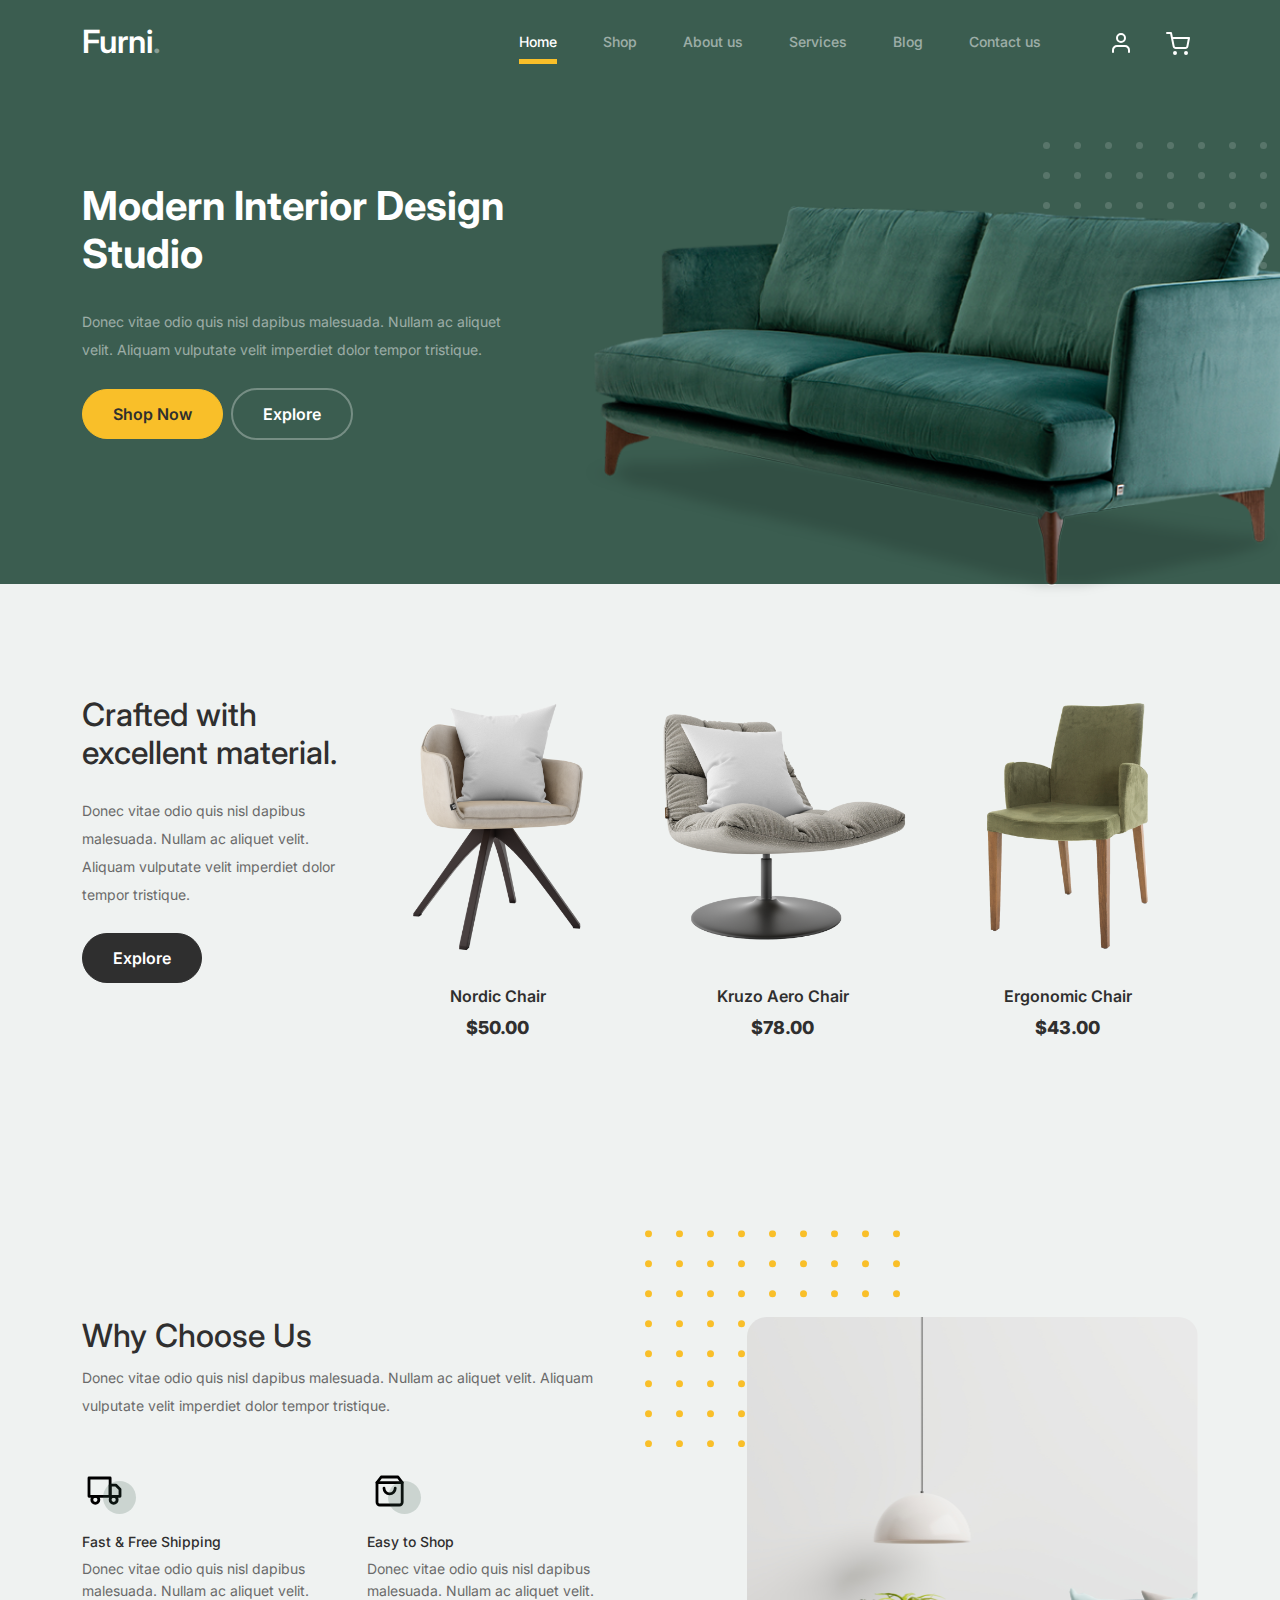
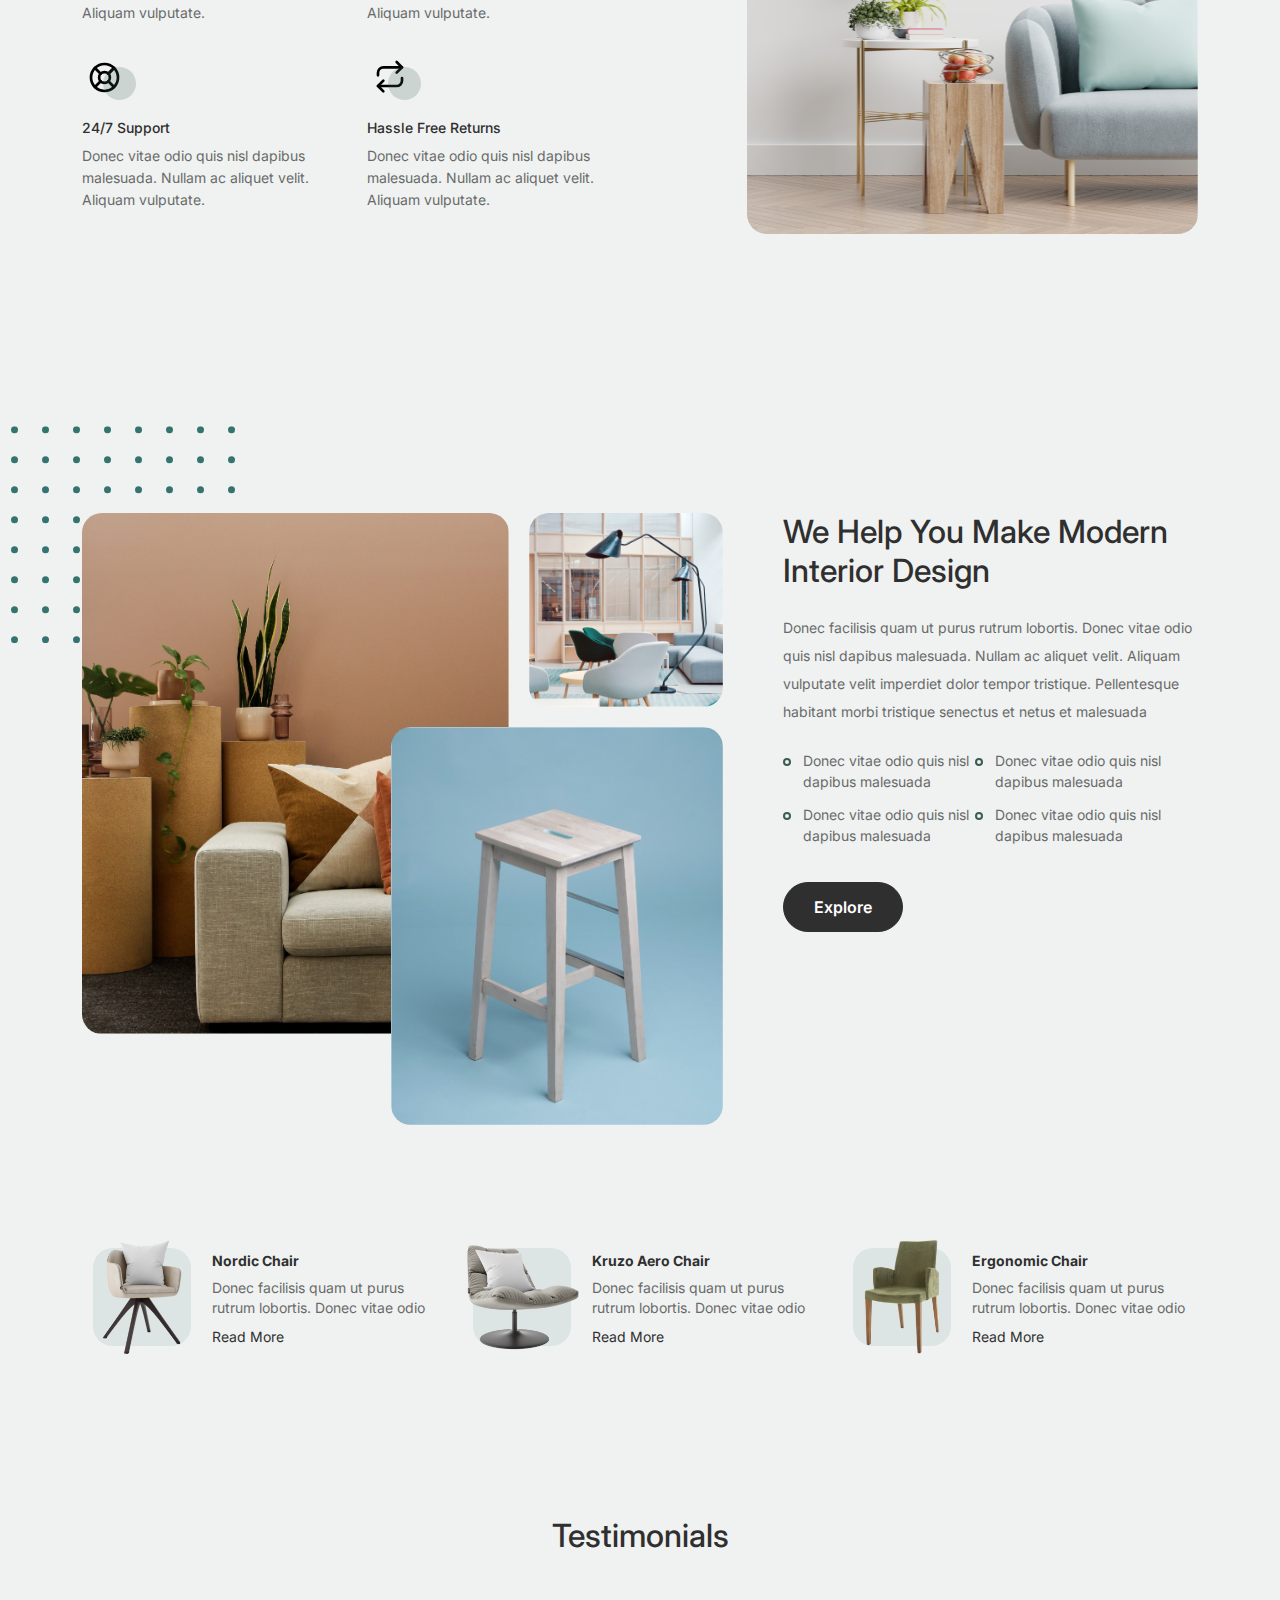
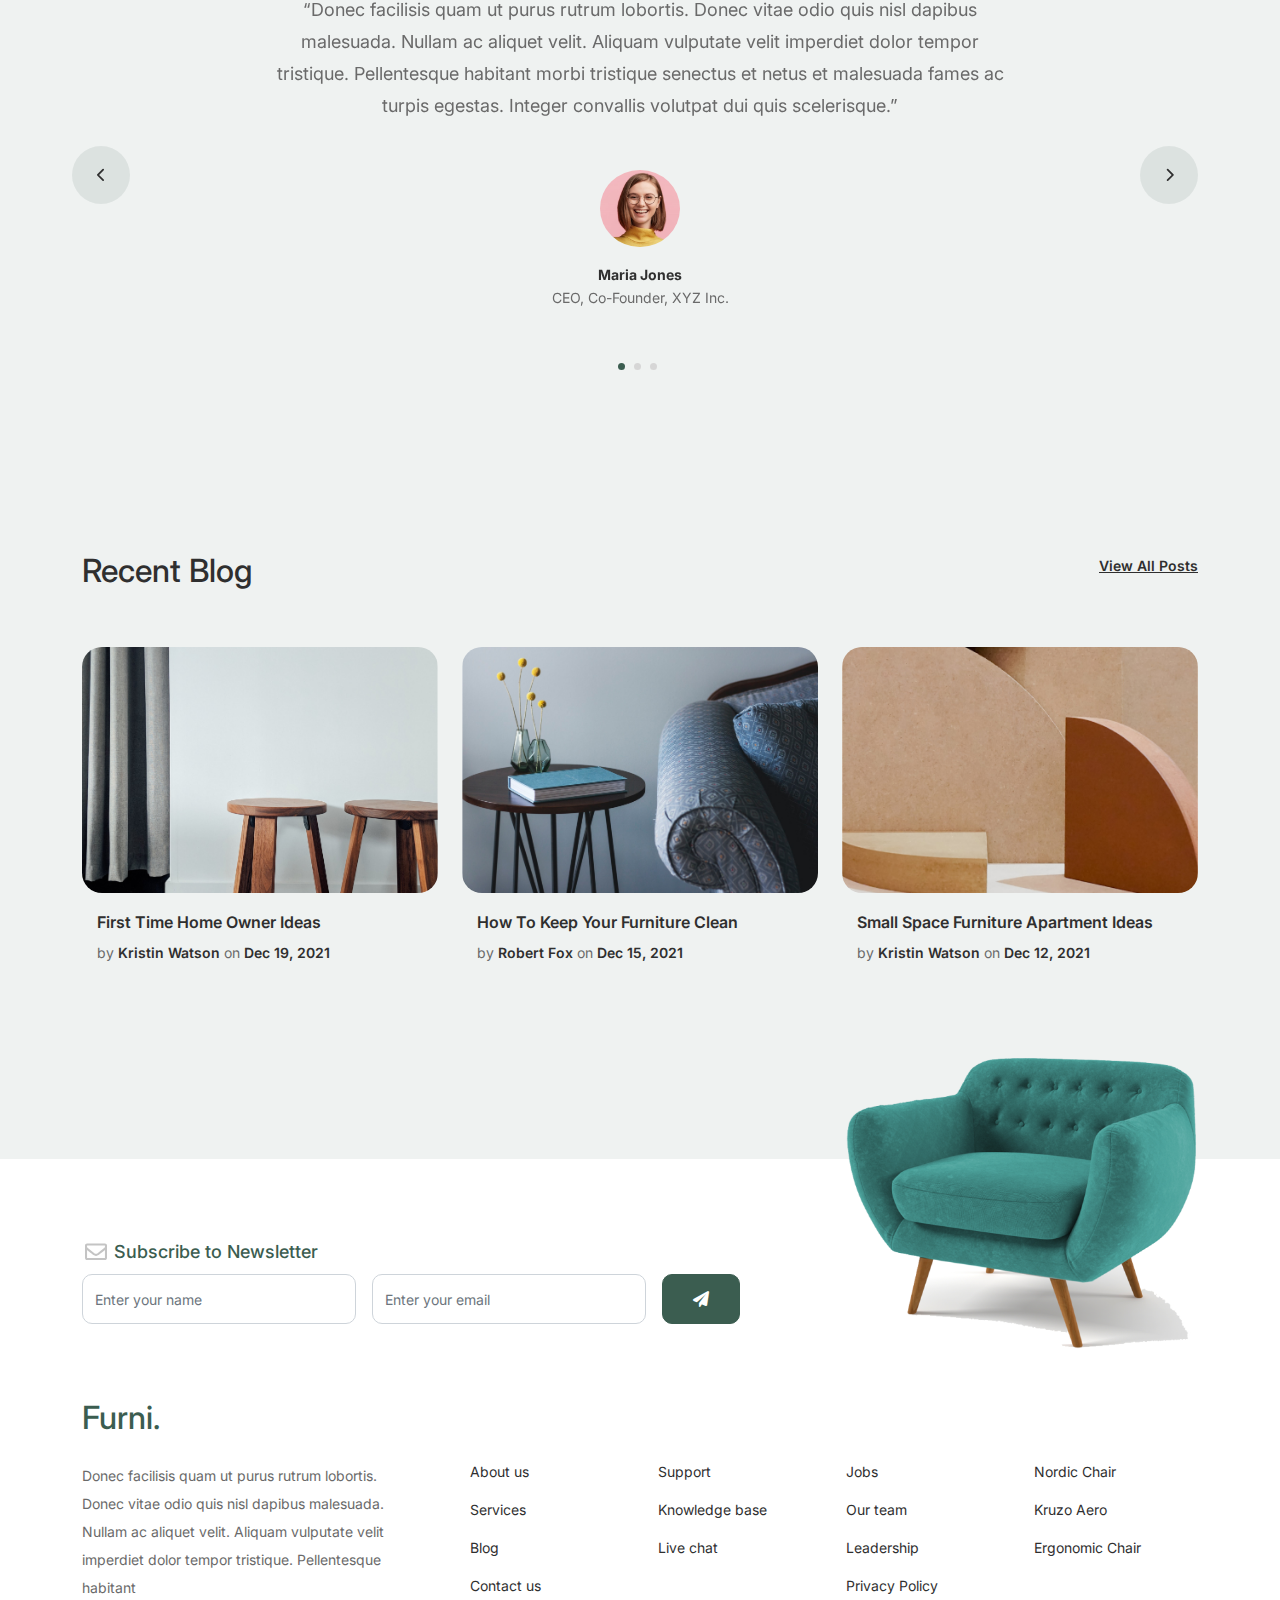
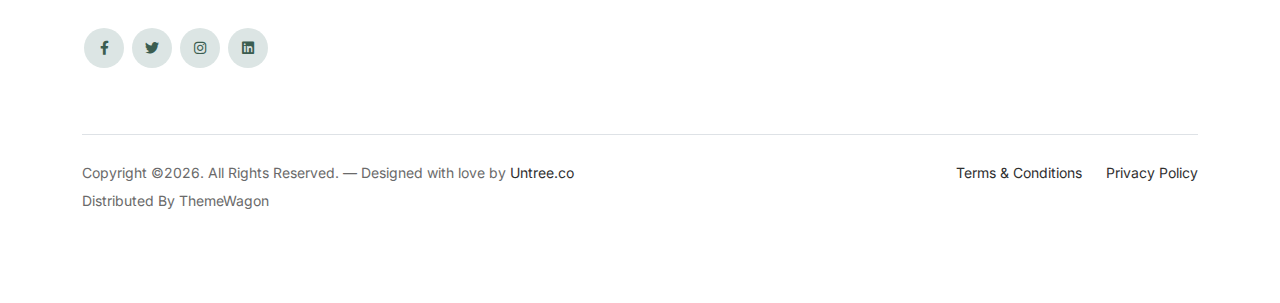
==== index.html @ 06b7d4c8 "update furni" ====
<!-- /*
* Bootstrap 5
* Template Name: Furni
* Template Author: Untree.co
* Template URI: https://untree.co/
* License: https://creativecommons.org/licenses/by/3.0/
*/ -->
<!doctype html>
<html lang="en">
<head>
  <meta charset="utf-8">
  <meta name="viewport" content="width=device-width, initial-scale=1, shrink-to-fit=no">
  <meta name="author" content="Untree.co">
  <link rel="shortcut icon" href="favicon.png">

  <meta name="description" content="" />
  <meta name="keywords" content="bootstrap, bootstrap4" />

		<!-- Bootstrap CSS -->
		<link href="css/bootstrap.min.css" rel="stylesheet">
		<link href="https://cdnjs.cloudflare.com/ajax/libs/font-awesome/6.0.0-beta3/css/all.min.css" rel="stylesheet">
		<link href="css/tiny-slider.css" rel="stylesheet">
		<link href="css/style.css" rel="stylesheet">
		<title>Furni Free Bootstrap 5 Template for Furniture and Interior Design Websites by Untree.co </title>
	</head>

	<body>

		<!-- Start Header/Navigation -->
		<nav class="custom-navbar navbar navbar navbar-expand-md navbar-dark bg-dark" arial-label="Furni navigation bar">

			<div class="container">
				<a class="navbar-brand" href="index.html">Furni<span>.</span></a>

				<button class="navbar-toggler" type="button" data-bs-toggle="collapse" data-bs-target="#navbarsFurni" aria-controls="navbarsFurni" aria-expanded="false" aria-label="Toggle navigation">
					<span class="navbar-toggler-icon"></span>
				</button>

				<div class="collapse navbar-collapse" id="navbarsFurni">
					<ul class="custom-navbar-nav navbar-nav ms-auto mb-2 mb-md-0">
						<li class="nav-item active">
							<a class="nav-link" href="index.html">Home</a>
						</li>
						<li><a class="nav-link" href="shop.html">Shop</a></li>
						<li><a class="nav-link" href="about.html">About us</a></li>
						<li><a class="nav-link" href="services.html">Services</a></li>
						<li><a class="nav-link" href="blog.html">Blog</a></li>
						<li><a class="nav-link" href="contact.html">Contact us</a></li>
					</ul>

					<ul class="custom-navbar-cta navbar-nav mb-2 mb-md-0 ms-5">
						<li><a class="nav-link" href="#"><img src="images/user.svg"></a></li>
						<li><a class="nav-link" href="cart.html"><img src="images/cart.svg"></a></li>
					</ul>
				</div>
			</div>
				
		</nav>
		<!-- End Header/Navigation -->

		<!-- Start Hero Section -->
			<div class="hero">
				<div class="container">
					<div class="row justify-content-between">
						<div class="col-lg-5">
							<div class="intro-excerpt">
								<h1>Modern Interior <span clsas="d-block">Design Studio</span></h1>
								<p class="mb-4">Donec vitae odio quis nisl dapibus malesuada. Nullam ac aliquet velit. Aliquam vulputate velit imperdiet dolor tempor tristique.</p>
								<p><a href="" class="btn btn-secondary me-2">Shop Now</a><a href="#" class="btn btn-white-outline">Explore</a></p>
							</div>
						</div>
						<div class="col-lg-7">
							<div class="hero-img-wrap">
								<img src="images/couch.png" class="img-fluid">
							</div>
						</div>
					</div>
				</div>
			</div>
		<!-- End Hero Section -->

		<!-- Start Product Section -->
		<div class="product-section">
			<div class="container">
				<div class="row">

					<!-- Start Column 1 -->
					<div class="col-md-12 col-lg-3 mb-5 mb-lg-0">
						<h2 class="mb-4 section-title">Crafted with excellent material.</h2>
						<p class="mb-4">Donec vitae odio quis nisl dapibus malesuada. Nullam ac aliquet velit. Aliquam vulputate velit imperdiet dolor tempor tristique. </p>
						<p><a href="shop.html" class="btn">Explore</a></p>
					</div> 
					<!-- End Column 1 -->

					<!-- Start Column 2 -->
					<div class="col-12 col-md-4 col-lg-3 mb-5 mb-md-0">
						<a class="product-item" href="cart.html">
							<img src="images/product-1.png" class="img-fluid product-thumbnail">
							<h3 class="product-title">Nordic Chair</h3>
							<strong class="product-price">$50.00</strong>

							<span class="icon-cross">
								<img src="images/cross.svg" class="img-fluid">
							</span>
						</a>
					</div> 
					<!-- End Column 2 -->

					<!-- Start Column 3 -->
					<div class="col-12 col-md-4 col-lg-3 mb-5 mb-md-0">
						<a class="product-item" href="cart.html">
							<img src="images/product-2.png" class="img-fluid product-thumbnail">
							<h3 class="product-title">Kruzo Aero Chair</h3>
							<strong class="product-price">$78.00</strong>

							<span class="icon-cross">
								<img src="images/cross.svg" class="img-fluid">
							</span>
						</a>
					</div>
					<!-- End Column 3 -->

					<!-- Start Column 4 -->
					<div class="col-12 col-md-4 col-lg-3 mb-5 mb-md-0">
						<a class="product-item" href="cart.html">
							<img src="images/product-3.png" class="img-fluid product-thumbnail">
							<h3 class="product-title">Ergonomic Chair</h3>
							<strong class="product-price">$43.00</strong>

							<span class="icon-cross">
								<img src="images/cross.svg" class="img-fluid">
							</span>
						</a>
					</div>
					<!-- End Column 4 -->

				</div>
			</div>
		</div>
		<!-- End Product Section -->

		<!-- Start Why Choose Us Section -->
		<div class="why-choose-section">
			<div class="container">
				<div class="row justify-content-between">
					<div class="col-lg-6">
						<h2 class="section-title">Why Choose Us</h2>
						<p>Donec vitae odio quis nisl dapibus malesuada. Nullam ac aliquet velit. Aliquam vulputate velit imperdiet dolor tempor tristique.</p>

						<div class="row my-5">
							<div class="col-6 col-md-6">
								<div class="feature">
									<div class="icon">
										<img src="images/truck.svg" alt="Image" class="imf-fluid">
									</div>
									<h3>Fast &amp; Free Shipping</h3>
									<p>Donec vitae odio quis nisl dapibus malesuada. Nullam ac aliquet velit. Aliquam vulputate.</p>
								</div>
							</div>

							<div class="col-6 col-md-6">
								<div class="feature">
									<div class="icon">
										<img src="images/bag.svg" alt="Image" class="imf-fluid">
									</div>
									<h3>Easy to Shop</h3>
									<p>Donec vitae odio quis nisl dapibus malesuada. Nullam ac aliquet velit. Aliquam vulputate.</p>
								</div>
							</div>

							<div class="col-6 col-md-6">
								<div class="feature">
									<div class="icon">
										<img src="images/support.svg" alt="Image" class="imf-fluid">
									</div>
									<h3>24/7 Support</h3>
									<p>Donec vitae odio quis nisl dapibus malesuada. Nullam ac aliquet velit. Aliquam vulputate.</p>
								</div>
							</div>

							<div class="col-6 col-md-6">
								<div class="feature">
									<div class="icon">
										<img src="images/return.svg" alt="Image" class="imf-fluid">
									</div>
									<h3>Hassle Free Returns</h3>
									<p>Donec vitae odio quis nisl dapibus malesuada. Nullam ac aliquet velit. Aliquam vulputate.</p>
								</div>
							</div>

						</div>
					</div>

					<div class="col-lg-5">
						<div class="img-wrap">
							<img src="images/why-choose-us-img.jpg" alt="Image" class="img-fluid">
						</div>
					</div>

				</div>
			</div>
		</div>
		<!-- End Why Choose Us Section -->

		<!-- Start We Help Section -->
		<div class="we-help-section">
			<div class="container">
				<div class="row justify-content-between">
					<div class="col-lg-7 mb-5 mb-lg-0">
						<div class="imgs-grid">
							<div class="grid grid-1"><img src="images/img-grid-1.jpg" alt="Untree.co"></div>
							<div class="grid grid-2"><img src="images/img-grid-2.jpg" alt="Untree.co"></div>
							<div class="grid grid-3"><img src="images/img-grid-3.jpg" alt="Untree.co"></div>
						</div>
					</div>
					<div class="col-lg-5 ps-lg-5">
						<h2 class="section-title mb-4">We Help You Make Modern Interior Design</h2>
						<p>Donec facilisis quam ut purus rutrum lobortis. Donec vitae odio quis nisl dapibus malesuada. Nullam ac aliquet velit. Aliquam vulputate velit imperdiet dolor tempor tristique. Pellentesque habitant morbi tristique senectus et netus et malesuada</p>

						<ul class="list-unstyled custom-list my-4">
							<li>Donec vitae odio quis nisl dapibus malesuada</li>
							<li>Donec vitae odio quis nisl dapibus malesuada</li>
							<li>Donec vitae odio quis nisl dapibus malesuada</li>
							<li>Donec vitae odio quis nisl dapibus malesuada</li>
						</ul>
						<p><a herf="#" class="btn">Explore</a></p>
					</div>
				</div>
			</div>
		</div>
		<!-- End We Help Section -->

		<!-- Start Popular Product -->
		<div class="popular-product">
			<div class="container">
				<div class="row">

					<div class="col-12 col-md-6 col-lg-4 mb-4 mb-lg-0">
						<div class="product-item-sm d-flex">
							<div class="thumbnail">
								<img src="images/product-1.png" alt="Image" class="img-fluid">
							</div>
							<div class="pt-3">
								<h3>Nordic Chair</h3>
								<p>Donec facilisis quam ut purus rutrum lobortis. Donec vitae odio </p>
								<p><a href="#">Read More</a></p>
							</div>
						</div>
					</div>

					<div class="col-12 col-md-6 col-lg-4 mb-4 mb-lg-0">
						<div class="product-item-sm d-flex">
							<div class="thumbnail">
								<img src="images/product-2.png" alt="Image" class="img-fluid">
							</div>
							<div class="pt-3">
								<h3>Kruzo Aero Chair</h3>
								<p>Donec facilisis quam ut purus rutrum lobortis. Donec vitae odio </p>
								<p><a href="#">Read More</a></p>
							</div>
						</div>
					</div>

					<div class="col-12 col-md-6 col-lg-4 mb-4 mb-lg-0">
						<div class="product-item-sm d-flex">
							<div class="thumbnail">
								<img src="images/product-3.png" alt="Image" class="img-fluid">
							</div>
							<div class="pt-3">
								<h3>Ergonomic Chair</h3>
								<p>Donec facilisis quam ut purus rutrum lobortis. Donec vitae odio </p>
								<p><a href="#">Read More</a></p>
							</div>
						</div>
					</div>

				</div>
			</div>
		</div>
		<!-- End Popular Product -->

		<!-- Start Testimonial Slider -->
		<div class="testimonial-section">
			<div class="container">
				<div class="row">
					<div class="col-lg-7 mx-auto text-center">
						<h2 class="section-title">Testimonials</h2>
					</div>
				</div>

				<div class="row justify-content-center">
					<div class="col-lg-12">
						<div class="testimonial-slider-wrap text-center">

							<div id="testimonial-nav">
								<span class="prev" data-controls="prev"><span class="fa fa-chevron-left"></span></span>
								<span class="next" data-controls="next"><span class="fa fa-chevron-right"></span></span>
							</div>

							<div class="testimonial-slider">
								
								<div class="item">
									<div class="row justify-content-center">
										<div class="col-lg-8 mx-auto">

											<div class="testimonial-block text-center">
												<blockquote class="mb-5">
													<p>&ldquo;Donec facilisis quam ut purus rutrum lobortis. Donec vitae odio quis nisl dapibus malesuada. Nullam ac aliquet velit. Aliquam vulputate velit imperdiet dolor tempor tristique. Pellentesque habitant morbi tristique senectus et netus et malesuada fames ac turpis egestas. Integer convallis volutpat dui quis scelerisque.&rdquo;</p>
												</blockquote>

												<div class="author-info">
													<div class="author-pic">
														<img src="images/person-1.png" alt="Maria Jones" class="img-fluid">
													</div>
													<h3 class="font-weight-bold">Maria Jones</h3>
													<span class="position d-block mb-3">CEO, Co-Founder, XYZ Inc.</span>
												</div>
											</div>

										</div>
									</div>
								</div> 
								<!-- END item -->

								<div class="item">
									<div class="row justify-content-center">
										<div class="col-lg-8 mx-auto">

											<div class="testimonial-block text-center">
												<blockquote class="mb-5">
													<p>&ldquo;Donec facilisis quam ut purus rutrum lobortis. Donec vitae odio quis nisl dapibus malesuada. Nullam ac aliquet velit. Aliquam vulputate velit imperdiet dolor tempor tristique. Pellentesque habitant morbi tristique senectus et netus et malesuada fames ac turpis egestas. Integer convallis volutpat dui quis scelerisque.&rdquo;</p>
												</blockquote>

												<div class="author-info">
													<div class="author-pic">
														<img src="images/person-1.png" alt="Maria Jones" class="img-fluid">
													</div>
													<h3 class="font-weight-bold">Maria Jones</h3>
													<span class="position d-block mb-3">CEO, Co-Founder, XYZ Inc.</span>
												</div>
											</div>

										</div>
									</div>
								</div> 
								<!-- END item -->

								<div class="item">
									<div class="row justify-content-center">
										<div class="col-lg-8 mx-auto">

											<div class="testimonial-block text-center">
												<blockquote class="mb-5">
													<p>&ldquo;Donec facilisis quam ut purus rutrum lobortis. Donec vitae odio quis nisl dapibus malesuada. Nullam ac aliquet velit. Aliquam vulputate velit imperdiet dolor tempor tristique. Pellentesque habitant morbi tristique senectus et netus et malesuada fames ac turpis egestas. Integer convallis volutpat dui quis scelerisque.&rdquo;</p>
												</blockquote>

												<div class="author-info">
													<div class="author-pic">
														<img src="images/person-1.png" alt="Maria Jones" class="img-fluid">
													</div>
													<h3 class="font-weight-bold">Maria Jones</h3>
													<span class="position d-block mb-3">CEO, Co-Founder, XYZ Inc.</span>
												</div>
											</div>

										</div>
									</div>
								</div> 
								<!-- END item -->

							</div>

						</div>
					</div>
				</div>
			</div>
		</div>
		<!-- End Testimonial Slider -->

		<!-- Start Blog Section -->
		<div class="blog-section">
			<div class="container">
				<div class="row mb-5">
					<div class="col-md-6">
						<h2 class="section-title">Recent Blog</h2>
					</div>
					<div class="col-md-6 text-start text-md-end">
						<a href="#" class="more">View All Posts</a>
					</div>
				</div>

				<div class="row">

					<div class="col-12 col-sm-6 col-md-4 mb-4 mb-md-0">
						<div class="post-entry">
							<a href="#" class="post-thumbnail"><img src="images/post-1.jpg" alt="Image" class="img-fluid"></a>
							<div class="post-content-entry">
								<h3><a href="#">First Time Home Owner Ideas</a></h3>
								<div class="meta">
									<span>by <a href="#">Kristin Watson</a></span> <span>on <a href="#">Dec 19, 2021</a></span>
								</div>
							</div>
						</div>
					</div>

					<div class="col-12 col-sm-6 col-md-4 mb-4 mb-md-0">
						<div class="post-entry">
							<a href="#" class="post-thumbnail"><img src="images/post-2.jpg" alt="Image" class="img-fluid"></a>
							<div class="post-content-entry">
								<h3><a href="#">How To Keep Your Furniture Clean</a></h3>
								<div class="meta">
									<span>by <a href="#">Robert Fox</a></span> <span>on <a href="#">Dec 15, 2021</a></span>
								</div>
							</div>
						</div>
					</div>

					<div class="col-12 col-sm-6 col-md-4 mb-4 mb-md-0">
						<div class="post-entry">
							<a href="#" class="post-thumbnail"><img src="images/post-3.jpg" alt="Image" class="img-fluid"></a>
							<div class="post-content-entry">
								<h3><a href="#">Small Space Furniture Apartment Ideas</a></h3>
								<div class="meta">
									<span>by <a href="#">Kristin Watson</a></span> <span>on <a href="#">Dec 12, 2021</a></span>
								</div>
							</div>
						</div>
					</div>

				</div>
			</div>
		</div>
		<!-- End Blog Section -->	

		<!-- Start Footer Section -->
		<footer class="footer-section">
			<div class="container relative">

				<div class="sofa-img">
					<img src="images/sofa.png" alt="Image" class="img-fluid">
				</div>

				<div class="row">
					<div class="col-lg-8">
						<div class="subscription-form">
							<h3 class="d-flex align-items-center"><span class="me-1"><img src="images/envelope-outline.svg" alt="Image" class="img-fluid"></span><span>Subscribe to Newsletter</span></h3>

							<form action="#" class="row g-3">
								<div class="col-auto">
									<input type="text" class="form-control" placeholder="Enter your name">
								</div>
								<div class="col-auto">
									<input type="email" class="form-control" placeholder="Enter your email">
								</div>
								<div class="col-auto">
									<button class="btn btn-primary">
										<span class="fa fa-paper-plane"></span>
									</button>
								</div>
							</form>

						</div>
					</div>
				</div>

				<div class="row g-5 mb-5">
					<div class="col-lg-4">
						<div class="mb-4 footer-logo-wrap"><a href="#" class="footer-logo">Furni<span>.</span></a></div>
						<p class="mb-4">Donec facilisis quam ut purus rutrum lobortis. Donec vitae odio quis nisl dapibus malesuada. Nullam ac aliquet velit. Aliquam vulputate velit imperdiet dolor tempor tristique. Pellentesque habitant</p>

						<ul class="list-unstyled custom-social">
							<li><a href="#"><span class="fa fa-brands fa-facebook-f"></span></a></li>
							<li><a href="#"><span class="fa fa-brands fa-twitter"></span></a></li>
							<li><a href="#"><span class="fa fa-brands fa-instagram"></span></a></li>
							<li><a href="#"><span class="fa fa-brands fa-linkedin"></span></a></li>
						</ul>
					</div>

					<div class="col-lg-8">
						<div class="row links-wrap">
							<div class="col-6 col-sm-6 col-md-3">
								<ul class="list-unstyled">
									<li><a href="#">About us</a></li>
									<li><a href="#">Services</a></li>
									<li><a href="#">Blog</a></li>
									<li><a href="#">Contact us</a></li>
								</ul>
							</div>

							<div class="col-6 col-sm-6 col-md-3">
								<ul class="list-unstyled">
									<li><a href="#">Support</a></li>
									<li><a href="#">Knowledge base</a></li>
									<li><a href="#">Live chat</a></li>
								</ul>
							</div>

							<div class="col-6 col-sm-6 col-md-3">
								<ul class="list-unstyled">
									<li><a href="#">Jobs</a></li>
									<li><a href="#">Our team</a></li>
									<li><a href="#">Leadership</a></li>
									<li><a href="#">Privacy Policy</a></li>
								</ul>
							</div>

							<div class="col-6 col-sm-6 col-md-3">
								<ul class="list-unstyled">
									<li><a href="#">Nordic Chair</a></li>
									<li><a href="#">Kruzo Aero</a></li>
									<li><a href="#">Ergonomic Chair</a></li>
								</ul>
							</div>
						</div>
					</div>

				</div>

				<div class="border-top copyright">
					<div class="row pt-4">
						<div class="col-lg-6">
							<p class="mb-2 text-center text-lg-start">Copyright &copy;<script>document.write(new Date().getFullYear());</script>. All Rights Reserved. &mdash; Designed with love by <a href="https://untree.co">Untree.co</a> Distributed By <a hreff="https://themewagon.com">ThemeWagon</a>  <!-- License information: https://untree.co/license/ -->
            </p>
						</div>

						<div class="col-lg-6 text-center text-lg-end">
							<ul class="list-unstyled d-inline-flex ms-auto">
								<li class="me-4"><a href="#">Terms &amp; Conditions</a></li>
								<li><a href="#">Privacy Policy</a></li>
							</ul>
						</div>

					</div>
				</div>

			</div>
		</footer>
		<!-- End Footer Section -->	


		<script src="js/bootstrap.bundle.min.js"></script>
		<script src="js/tiny-slider.js"></script>
		<script src="js/custom.js"></script>
	</body>

</html>
---- css/tiny-slider.css ----
.tns-outer{padding:0 !important}.tns-outer [hidden]{display:none !important}.tns-outer [aria-controls],.tns-outer [data-action]{cursor:pointer}.tns-slider{-webkit-transition:all 0s;-moz-transition:all 0s;transition:all 0s}.tns-slider>.tns-item{-webkit-box-sizing:border-box;-moz-box-sizing:border-box;box-sizing:border-box}.tns-horizontal.tns-subpixel{white-space:nowrap}.tns-horizontal.tns-subpixel>.tns-item{display:inline-block;vertical-align:top;white-space:normal}.tns-horizontal.tns-no-subpixel:after{content:'';display:table;clear:both}.tns-horizontal.tns-no-subpixel>.tns-item{float:left}.tns-horizontal.tns-carousel.tns-no-subpixel>.tns-item{margin-right:-100%}.tns-no-calc{position:relative;left:0}.tns-gallery{position:relative;left:0;min-height:1px}.tns-gallery>.tns-item{position:absolute;left:-100%;-webkit-transition:transform 0s, opacity 0s;-moz-transition:transform 0s, opacity 0s;transition:transform 0s, opacity 0s}.tns-gallery>.tns-slide-active{position:relative;left:auto !important}.tns-gallery>.tns-moving{-webkit-transition:all 0.25s;-moz-transition:all 0.25s;transition:all 0.25s}.tns-autowidth{display:inline-block}.tns-lazy-img{-webkit-transition:opacity 0.6s;-moz-transition:opacity 0.6s;transition:opacity 0.6s;opacity:0.6}.tns-lazy-img.tns-complete{opacity:1}.tns-ah{-webkit-transition:height 0s;-moz-transition:height 0s;transition:height 0s}.tns-ovh{overflow:hidden}.tns-visually-hidden{position:absolute;left:-10000em}.tns-transparent{opacity:0;visibility:hidden}.tns-fadeIn{opacity:1;filter:alpha(opacity=100);z-index:0}.tns-normal,.tns-fadeOut{opacity:0;filter:alpha(opacity=0);z-index:-1}.tns-vpfix{white-space:nowrap}.tns-vpfix>div,.tns-vpfix>li{display:inline-block}.tns-t-subp2{margin:0 auto;width:310px;position:relative;height:10px;overflow:hidden}.tns-t-ct{width:2333.3333333%;width:-webkit-calc(100% * 70 / 3);width:-moz-calc(100% * 70 / 3);width:calc(100% * 70 / 3);position:absolute;right:0}.tns-t-ct:after{content:'';display:table;clear:both}.tns-t-ct>div{width:1.4285714%;width:-webkit-calc(100% / 70);width:-moz-calc(100% / 70);width:calc(100% / 70);height:10px;float:left}

/*# sourceMappingURL=sourcemaps/tiny-slider.css.map */
---- css/style.css ----
/*
* Template Name: UntreeStore
* Template Author: Untree.co
* Author URI: https://untree.co/
* License: https://creativecommons.org/licenses/by/3.0/
*/
@import url("https://fonts.googleapis.com/css2?family=Inter:wght@400;500;600;700;800&display=swap");
body {
  overflow-x: hidden;
  position: relative; }

body {
  font-family: "Inter", sans-serif;
  font-weight: 400;
  line-height: 28px;
  color: #6a6a6a;
  font-size: 14px;
  background-color: #eff2f1; }

a {
  text-decoration: none;
  -webkit-transition: .3s all ease;
  -o-transition: .3s all ease;
  transition: .3s all ease;
  color: #2f2f2f;
  text-decoration: underline; }
  a:hover {
    color: #2f2f2f;
    text-decoration: none; }
  a.more {
    font-weight: 600; }

.custom-navbar {
  background: #3b5d50 !important;
  padding-top: 20px;
  padding-bottom: 20px; }
  .custom-navbar .navbar-brand {
    font-size: 32px;
    font-weight: 600; }
    .custom-navbar .navbar-brand > span {
      opacity: .4; }
  .custom-navbar .navbar-toggler {
    border-color: transparent; }
    .custom-navbar .navbar-toggler:active, .custom-navbar .navbar-toggler:focus {
      -webkit-box-shadow: none;
      box-shadow: none;
      outline: none; }
  @media (min-width: 992px) {
    .custom-navbar .custom-navbar-nav li {
      margin-left: 15px;
      margin-right: 15px; } }
  .custom-navbar .custom-navbar-nav li a {
    font-weight: 500;
    color: #ffffff !important;
    opacity: .5;
    -webkit-transition: .3s all ease;
    -o-transition: .3s all ease;
    transition: .3s all ease;
    position: relative; }
    @media (min-width: 768px) {
      .custom-navbar .custom-navbar-nav li a:before {
        content: "";
        position: absolute;
        bottom: 0;
        left: 8px;
        right: 8px;
        background: #f9bf29;
        height: 5px;
        opacity: 1;
        visibility: visible;
        width: 0;
        -webkit-transition: .15s all ease-out;
        -o-transition: .15s all ease-out;
        transition: .15s all ease-out; } }
    .custom-navbar .custom-navbar-nav li a:hover {
      opacity: 1; }
      .custom-navbar .custom-navbar-nav li a:hover:before {
        width: calc(100% - 16px); }
  .custom-navbar .custom-navbar-nav li.active a {
    opacity: 1; }
    .custom-navbar .custom-navbar-nav li.active a:before {
      width: calc(100% - 16px); }
  .custom-navbar .custom-navbar-cta {
    margin-left: 0 !important;
    -webkit-box-orient: horizontal;
    -webkit-box-direction: normal;
    -ms-flex-direction: row;
    flex-direction: row; }
    @media (min-width: 768px) {
      .custom-navbar .custom-navbar-cta {
        margin-left: 40px !important; } }
    .custom-navbar .custom-navbar-cta li {
      margin-left: 0px;
      margin-right: 0px; }
      .custom-navbar .custom-navbar-cta li:first-child {
        margin-right: 20px; }

.hero {
  background: #3b5d50;
  padding: calc(4rem - 30px) 0 0rem 0; }
  @media (min-width: 768px) {
    .hero {
      padding: calc(4rem - 30px) 0 4rem 0; } }
  @media (min-width: 992px) {
    .hero {
      padding: calc(8rem - 30px) 0 8rem 0; } }
  .hero .intro-excerpt {
    position: relative;
    z-index: 4; }
    @media (min-width: 992px) {
      .hero .intro-excerpt {
        max-width: 450px; } }
  .hero h1 {
    font-weight: 700;
    color: #ffffff;
    margin-bottom: 30px; }
    @media (min-width: 1400px) {
      .hero h1 {
        font-size: 54px; } }
  .hero p {
    color: rgba(255, 255, 255, 0.5);
    margin-botom: 30px; }
  .hero .hero-img-wrap {
    position: relative; }
    .hero .hero-img-wrap img {
      position: relative;
      top: 0px;
      right: 0px;
      z-index: 2;
      max-width: 780px;
      left: -20px; }
      @media (min-width: 768px) {
        .hero .hero-img-wrap img {
          right: 0px;
          left: -100px; } }
      @media (min-width: 992px) {
        .hero .hero-img-wrap img {
          left: 0px;
          top: -80px;
          position: absolute;
          right: -50px; } }
      @media (min-width: 1200px) {
        .hero .hero-img-wrap img {
          left: 0px;
          top: -80px;
          right: -100px; } }
    .hero .hero-img-wrap:after {
      content: "";
      position: absolute;
      width: 255px;
      height: 217px;
      background-image: url("../images/dots-light.svg");
      background-size: contain;
      background-repeat: no-repeat;
      right: -100px;
      top: -0px; }
      @media (min-width: 1200px) {
        .hero .hero-img-wrap:after {
          top: -40px; } }

.btn {
  font-weight: 600;
  padding: 12px 30px;
  border-radius: 30px;
  color: #ffffff;
  background: #2f2f2f;
  border-color: #2f2f2f; }
  .btn:hover {
    color: #ffffff;
    background: #222222;
    border-color: #222222; }
  .btn:active, .btn:focus {
    outline: none !important;
    -webkit-box-shadow: none;
    box-shadow: none; }
  .btn.btn-primary {
    background: #3b5d50;
    border-color: #3b5d50; }
    .btn.btn-primary:hover {
      background: #314d43;
      border-color: #314d43; }
  .btn.btn-secondary {
    color: #2f2f2f;
    background: #f9bf29;
    border-color: #f9bf29; }
    .btn.btn-secondary:hover {
      background: #f8b810;
      border-color: #f8b810; }
  .btn.btn-white-outline {
    background: transparent;
    border-width: 2px;
    border-color: rgba(255, 255, 255, 0.3); }
    .btn.btn-white-outline:hover {
      border-color: white;
      color: #ffffff; }

.section-title {
  color: #2f2f2f; }

.product-section {
  padding: 7rem 0; }
  .product-section .product-item {
    text-align: center;
    text-decoration: none;
    display: block;
    position: relative;
    padding-bottom: 50px;
    cursor: pointer; }
    .product-section .product-item .product-thumbnail {
      margin-bottom: 30px;
      position: relative;
      top: 0;
      -webkit-transition: .3s all ease;
      -o-transition: .3s all ease;
      transition: .3s all ease; }
    .product-section .product-item h3 {
      font-weight: 600;
      font-size: 16px; }
    .product-section .product-item strong {
      font-weight: 800 !important;
      font-size: 18px !important; }
    .product-section .product-item h3, .product-section .product-item strong {
      color: #2f2f2f;
      text-decoration: none; }
    .product-section .product-item .icon-cross {
      position: absolute;
      width: 35px;
      height: 35px;
      display: inline-block;
      background: #2f2f2f;
      bottom: 15px;
      left: 50%;
      -webkit-transform: translateX(-50%);
      -ms-transform: translateX(-50%);
      transform: translateX(-50%);
      margin-bottom: -17.5px;
      border-radius: 50%;
      opacity: 0;
      visibility: hidden;
      -webkit-transition: .3s all ease;
      -o-transition: .3s all ease;
      transition: .3s all ease; }
      .product-section .product-item .icon-cross img {
        position: absolute;
        left: 50%;
        top: 50%;
        -webkit-transform: translate(-50%, -50%);
        -ms-transform: translate(-50%, -50%);
        transform: translate(-50%, -50%); }
    .product-section .product-item:before {
      bottom: 0;
      left: 0;
      right: 0;
      position: absolute;
      content: "";
      background: #dce5e4;
      height: 0%;
      z-index: -1;
      border-radius: 10px;
      -webkit-transition: .3s all ease;
      -o-transition: .3s all ease;
      transition: .3s all ease; }
    .product-section .product-item:hover .product-thumbnail {
      top: -25px; }
    .product-section .product-item:hover .icon-cross {
      bottom: 0;
      opacity: 1;
      visibility: visible; }
    .product-section .product-item:hover:before {
      height: 70%; }

.why-choose-section {
  padding: 7rem 0; }
  .why-choose-section .img-wrap {
    position: relative; }
    .why-choose-section .img-wrap:before {
      position: absolute;
      content: "";
      width: 255px;
      height: 217px;
      background-image: url("../images/dots-yellow.svg");
      background-repeat: no-repeat;
      background-size: contain;
      -webkit-transform: translate(-40%, -40%);
      -ms-transform: translate(-40%, -40%);
      transform: translate(-40%, -40%);
      z-index: -1; }
    .why-choose-section .img-wrap img {
      border-radius: 20px; }

.feature {
  margin-bottom: 30px; }
  .feature .icon {
    display: inline-block;
    position: relative;
    margin-bottom: 20px; }
    .feature .icon:before {
      content: "";
      width: 33px;
      height: 33px;
      position: absolute;
      background: rgba(59, 93, 80, 0.2);
      border-radius: 50%;
      right: -8px;
      bottom: 0; }
  .feature h3 {
    font-size: 14px;
    color: #2f2f2f; }
  .feature p {
    font-size: 14px;
    line-height: 22px;
    color: #6a6a6a; }

.we-help-section {
  padding: 7rem 0; }
  .we-help-section .imgs-grid {
    display: -ms-grid;
    display: grid;
    -ms-grid-columns: (1fr)[27];
    grid-template-columns: repeat(27, 1fr);
    position: relative; }
    .we-help-section .imgs-grid:before {
      position: absolute;
      content: "";
      width: 255px;
      height: 217px;
      background-image: url("../images/dots-green.svg");
      background-size: contain;
      background-repeat: no-repeat;
      -webkit-transform: translate(-40%, -40%);
      -ms-transform: translate(-40%, -40%);
      transform: translate(-40%, -40%);
      z-index: -1; }
    .we-help-section .imgs-grid .grid {
      position: relative; }
      .we-help-section .imgs-grid .grid img {
        border-radius: 20px;
        max-width: 100%; }
      .we-help-section .imgs-grid .grid.grid-1 {
        -ms-grid-column: 1;
        -ms-grid-column-span: 18;
        grid-column: 1 / span 18;
        -ms-grid-row: 1;
        -ms-grid-row-span: 27;
        grid-row: 1 / span 27; }
      .we-help-section .imgs-grid .grid.grid-2 {
        -ms-grid-column: 19;
        -ms-grid-column-span: 27;
        grid-column: 19 / span 27;
        -ms-grid-row: 1;
        -ms-grid-row-span: 5;
        grid-row: 1 / span 5;
        padding-left: 20px; }
      .we-help-section .imgs-grid .grid.grid-3 {
        -ms-grid-column: 14;
        -ms-grid-column-span: 16;
        grid-column: 14 / span 16;
        -ms-grid-row: 6;
        -ms-grid-row-span: 27;
        grid-row: 6 / span 27;
        padding-top: 20px; }

.custom-list {
  width: 100%; }
  .custom-list li {
    display: inline-block;
    width: calc(50% - 20px);
    margin-bottom: 12px;
    line-height: 1.5;
    position: relative;
    padding-left: 20px; }
    .custom-list li:before {
      content: "";
      width: 8px;
      height: 8px;
      border-radius: 50%;
      border: 2px solid #3b5d50;
      position: absolute;
      left: 0;
      top: 8px; }

.popular-product {
  padding: 0 0 7rem 0; }
  .popular-product .product-item-sm h3 {
    font-size: 14px;
    font-weight: 700;
    color: #2f2f2f; }
  .popular-product .product-item-sm a {
    text-decoration: none;
    color: #2f2f2f;
    -webkit-transition: .3s all ease;
    -o-transition: .3s all ease;
    transition: .3s all ease; }
    .popular-product .product-item-sm a:hover {
      color: rgba(47, 47, 47, 0.5); }
  .popular-product .product-item-sm p {
    line-height: 1.4;
    margin-bottom: 10px;
    font-size: 14px; }
  .popular-product .product-item-sm .thumbnail {
    margin-right: 10px;
    -webkit-box-flex: 0;
    -ms-flex: 0 0 120px;
    flex: 0 0 120px;
    position: relative; }
    .popular-product .product-item-sm .thumbnail:before {
      content: "";
      position: absolute;
      border-radius: 20px;
      background: #dce5e4;
      width: 98px;
      height: 98px;
      top: 50%;
      left: 50%;
      -webkit-transform: translate(-50%, -50%);
      -ms-transform: translate(-50%, -50%);
      transform: translate(-50%, -50%);
      z-index: -1; }

.testimonial-section {
  padding: 3rem 0 7rem 0; }

.testimonial-slider-wrap {
  position: relative; }
  .testimonial-slider-wrap .tns-inner {
    padding-top: 30px; }
  .testimonial-slider-wrap .item .testimonial-block blockquote {
    font-size: 16px; }
    @media (min-width: 768px) {
      .testimonial-slider-wrap .item .testimonial-block blockquote {
        line-height: 32px;
        font-size: 18px; } }
  .testimonial-slider-wrap .item .testimonial-block .author-info .author-pic {
    margin-bottom: 20px; }
    .testimonial-slider-wrap .item .testimonial-block .author-info .author-pic img {
      max-width: 80px;
      border-radius: 50%; }
  .testimonial-slider-wrap .item .testimonial-block .author-info h3 {
    font-size: 14px;
    font-weight: 700;
    color: #2f2f2f;
    margin-bottom: 0; }
  .testimonial-slider-wrap #testimonial-nav {
    position: absolute;
    top: 50%;
    z-index: 99;
    width: 100%;
    display: none; }
    @media (min-width: 768px) {
      .testimonial-slider-wrap #testimonial-nav {
        display: block; } }
    .testimonial-slider-wrap #testimonial-nav > span {
      cursor: pointer;
      position: absolute;
      width: 58px;
      height: 58px;
      line-height: 58px;
      border-radius: 50%;
      background: rgba(59, 93, 80, 0.1);
      color: #2f2f2f;
      -webkit-transition: .3s all ease;
      -o-transition: .3s all ease;
      transition: .3s all ease; }
      .testimonial-slider-wrap #testimonial-nav > span:hover {
        background: #3b5d50;
        color: #ffffff; }
    .testimonial-slider-wrap #testimonial-nav .prev {
      left: -10px; }
    .testimonial-slider-wrap #testimonial-nav .next {
      right: 0; }
  .testimonial-slider-wrap .tns-nav {
    position: absolute;
    bottom: -50px;
    left: 50%;
    -webkit-transform: translateX(-50%);
    -ms-transform: translateX(-50%);
    transform: translateX(-50%); }
    .testimonial-slider-wrap .tns-nav button {
      background: none;
      border: none;
      display: inline-block;
      position: relative;
      width: 0 !important;
      height: 7px !important;
      margin: 2px; }
      .testimonial-slider-wrap .tns-nav button:active, .testimonial-slider-wrap .tns-nav button:focus, .testimonial-slider-wrap .tns-nav button:hover {
        outline: none;
        -webkit-box-shadow: none;
        box-shadow: none;
        background: none; }
      .testimonial-slider-wrap .tns-nav button:before {
        display: block;
        width: 7px;
        height: 7px;
        left: 0;
        top: 0;
        position: absolute;
        content: "";
        border-radius: 50%;
        -webkit-transition: .3s all ease;
        -o-transition: .3s all ease;
        transition: .3s all ease;
        background-color: #d6d6d6; }
      .testimonial-slider-wrap .tns-nav button:hover:before, .testimonial-slider-wrap .tns-nav button.tns-nav-active:before {
        background-color: #3b5d50; }

.before-footer-section {
  padding: 7rem 0 12rem 0 !important; }

.blog-section {
  padding: 7rem 0 12rem 0; }
  .blog-section .post-entry a {
    text-decoration: none; }
  .blog-section .post-entry .post-thumbnail {
    display: block;
    margin-bottom: 20px; }
    .blog-section .post-entry .post-thumbnail img {
      border-radius: 20px;
      -webkit-transition: .3s all ease;
      -o-transition: .3s all ease;
      transition: .3s all ease; }
  .blog-section .post-entry .post-content-entry {
    padding-left: 15px;
    padding-right: 15px; }
    .blog-section .post-entry .post-content-entry h3 {
      font-size: 16px;
      margin-bottom: 0;
      font-weight: 600;
      margin-bottom: 7px; }
    .blog-section .post-entry .post-content-entry .meta {
      font-size: 14px; }
      .blog-section .post-entry .post-content-entry .meta a {
        font-weight: 600; }
  .blog-section .post-entry:hover .post-thumbnail img, .blog-section .post-entry:focus .post-thumbnail img {
    opacity: .7; }

.footer-section {
  padding: 80px 0;
  background: #ffffff; }
  .footer-section .relative {
    position: relative; }
  .footer-section a {
    text-decoration: none;
    color: #2f2f2f;
    -webkit-transition: .3s all ease;
    -o-transition: .3s all ease;
    transition: .3s all ease; }
    .footer-section a:hover {
      color: rgba(47, 47, 47, 0.5); }
  .footer-section .subscription-form {
    margin-bottom: 40px;
    position: relative;
    z-index: 2;
    margin-top: 100px; }
    @media (min-width: 992px) {
      .footer-section .subscription-form {
        margin-top: 0px;
        margin-bottom: 80px; } }
    .footer-section .subscription-form h3 {
      font-size: 18px;
      font-weight: 500;
      color: #3b5d50; }
    .footer-section .subscription-form .form-control {
      height: 50px;
      border-radius: 10px;
      font-family: "Inter", sans-serif; }
      .footer-section .subscription-form .form-control:active, .footer-section .subscription-form .form-control:focus {
        outline: none;
        -webkit-box-shadow: none;
        box-shadow: none;
        border-color: #3b5d50;
        -webkit-box-shadow: 0 1px 4px 0 rgba(0, 0, 0, 0.2);
        box-shadow: 0 1px 4px 0 rgba(0, 0, 0, 0.2); }
      .footer-section .subscription-form .form-control::-webkit-input-placeholder {
        font-size: 14px; }
      .footer-section .subscription-form .form-control::-moz-placeholder {
        font-size: 14px; }
      .footer-section .subscription-form .form-control:-ms-input-placeholder {
        font-size: 14px; }
      .footer-section .subscription-form .form-control:-moz-placeholder {
        font-size: 14px; }
    .footer-section .subscription-form .btn {
      border-radius: 10px !important; }
  .footer-section .sofa-img {
    position: absolute;
    top: -200px;
    z-index: 1;
    right: 0; }
    .footer-section .sofa-img img {
      max-width: 380px; }
  .footer-section .links-wrap {
    margin-top: 0px; }
    @media (min-width: 992px) {
      .footer-section .links-wrap {
        margin-top: 54px; } }
    .footer-section .links-wrap ul li {
      margin-bottom: 10px; }
  .footer-section .footer-logo-wrap .footer-logo {
    font-size: 32px;
    font-weight: 500;
    text-decoration: none;
    color: #3b5d50; }
  .footer-section .custom-social li {
    margin: 2px;
    display: inline-block; }
    .footer-section .custom-social li a {
      width: 40px;
      height: 40px;
      text-align: center;
      line-height: 40px;
      display: inline-block;
      background: #dce5e4;
      color: #3b5d50;
      border-radius: 50%; }
      .footer-section .custom-social li a:hover {
        background: #3b5d50;
        color: #ffffff; }
  .footer-section .border-top {
    border-color: #dce5e4; }
    .footer-section .border-top.copyright {
      font-size: 14px !important; }

.untree_co-section {
  padding: 7rem 0; }

.form-control {
  height: 50px;
  border-radius: 10px;
  font-family: "Inter", sans-serif; }
  .form-control:active, .form-control:focus {
    outline: none;
    -webkit-box-shadow: none;
    box-shadow: none;
    border-color: #3b5d50;
    -webkit-box-shadow: 0 1px 4px 0 rgba(0, 0, 0, 0.2);
    box-shadow: 0 1px 4px 0 rgba(0, 0, 0, 0.2); }
  .form-control::-webkit-input-placeholder {
    font-size: 14px; }
  .form-control::-moz-placeholder {
    font-size: 14px; }
  .form-control:-ms-input-placeholder {
    font-size: 14px; }
  .form-control:-moz-placeholder {
    font-size: 14px; }

.service {
  line-height: 1.5; }
  .service .service-icon {
    border-radius: 10px;
    -webkit-box-flex: 0;
    -ms-flex: 0 0 50px;
    flex: 0 0 50px;
    height: 50px;
    line-height: 50px;
    text-align: center;
    background: #3b5d50;
    margin-right: 20px;
    color: #ffffff; }

textarea {
  height: auto !important; }

.site-blocks-table {
  overflow: auto; }
  .site-blocks-table .product-thumbnail {
    width: 200px; }
  .site-blocks-table .btn {
    padding: 2px 10px; }
  .site-blocks-table thead th {
    padding: 30px;
    text-align: center;
    border-width: 0px !important;
    vertical-align: middle;
    color: rgba(0, 0, 0, 0.8);
    font-size: 18px; }
  .site-blocks-table td {
    padding: 20px;
    text-align: center;
    vertical-align: middle;
    color: rgba(0, 0, 0, 0.8); }
  .site-blocks-table tbody tr:first-child td {
    border-top: 1px solid #3b5d50 !important; }
  .site-blocks-table .btn {
    background: none !important;
    color: #000000;
    border: none;
    height: auto !important; }

.site-block-order-table th {
  border-top: none !important;
  border-bottom-width: 1px !important; }

.site-block-order-table td, .site-block-order-table th {
  color: #000000; }

.couponcode-wrap input {
  border-radius: 10px !important; }

.text-primary {
  color: #3b5d50 !important; }

.thankyou-icon {
  position: relative;
  color: #3b5d50; }
  .thankyou-icon:before {
    position: absolute;
    content: "";
    width: 50px;
    height: 50px;
    border-radius: 50%;
    background: rgba(59, 93, 80, 0.2); }
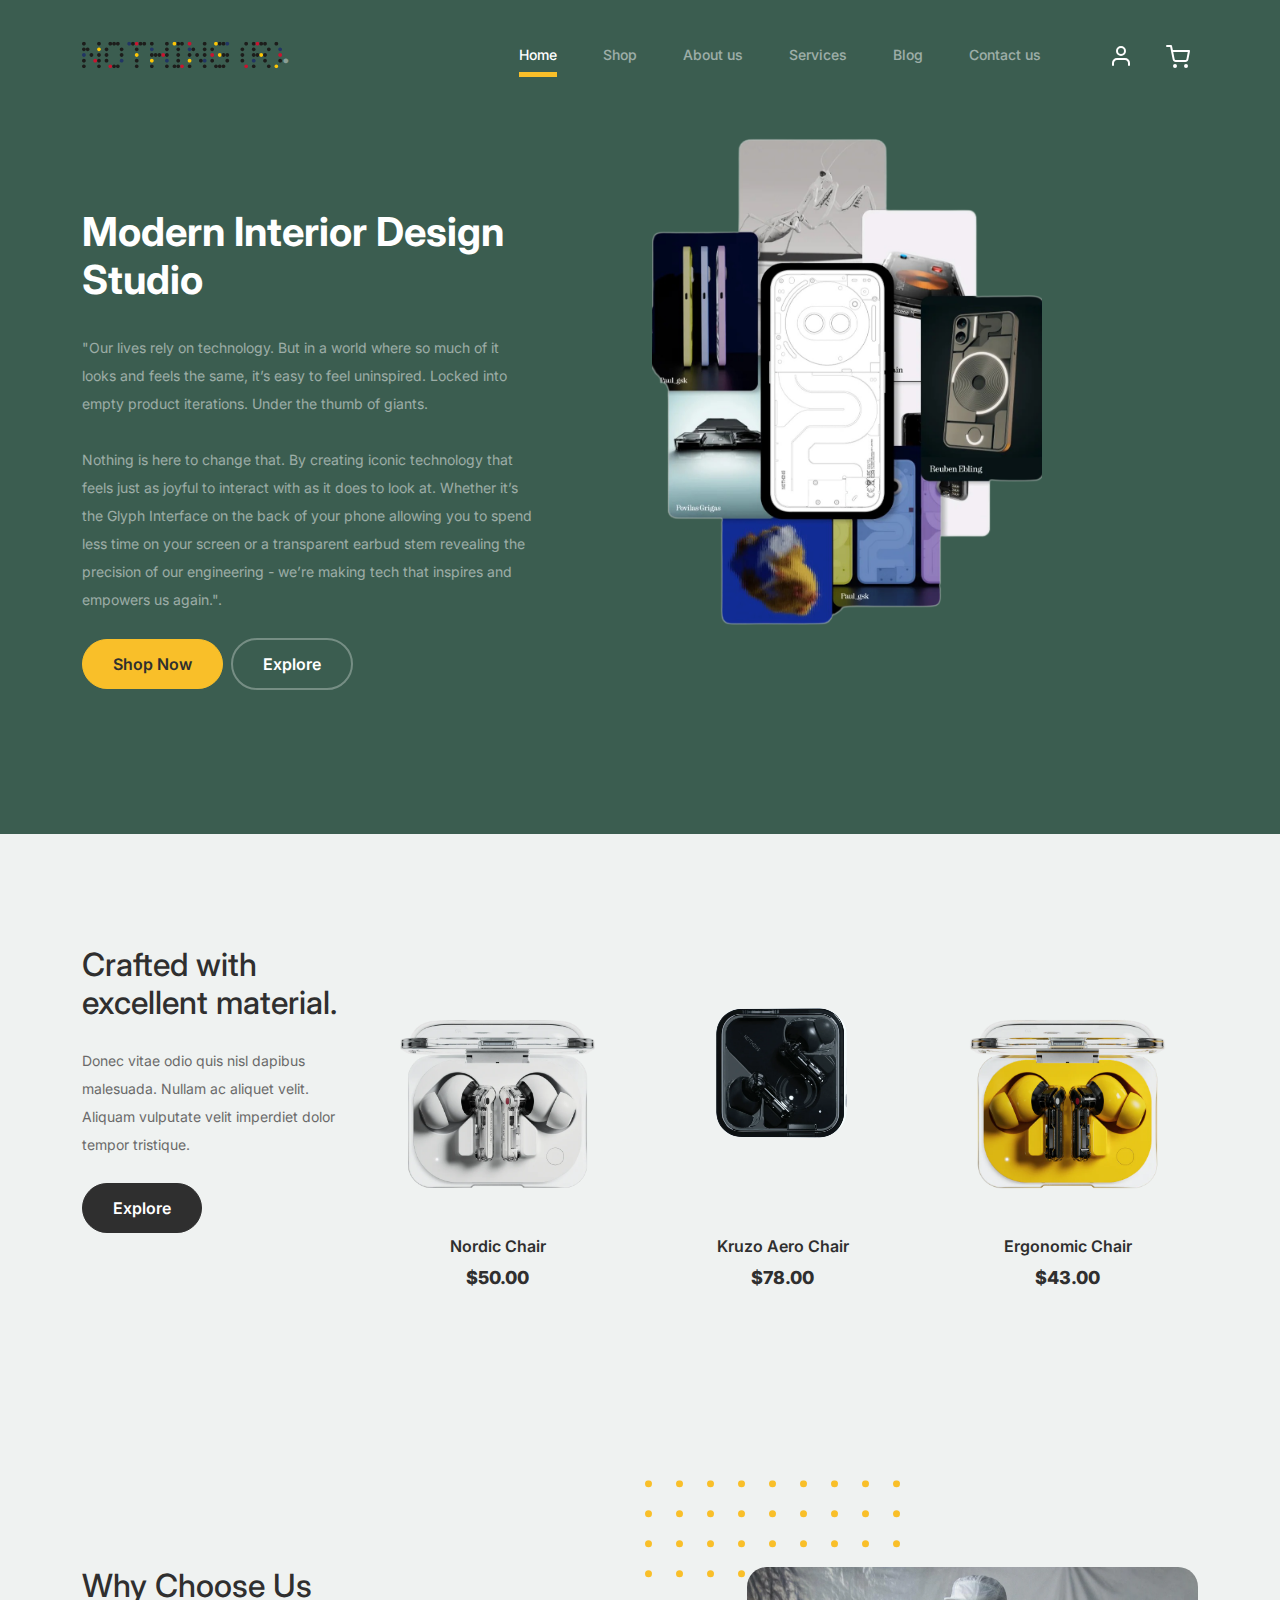
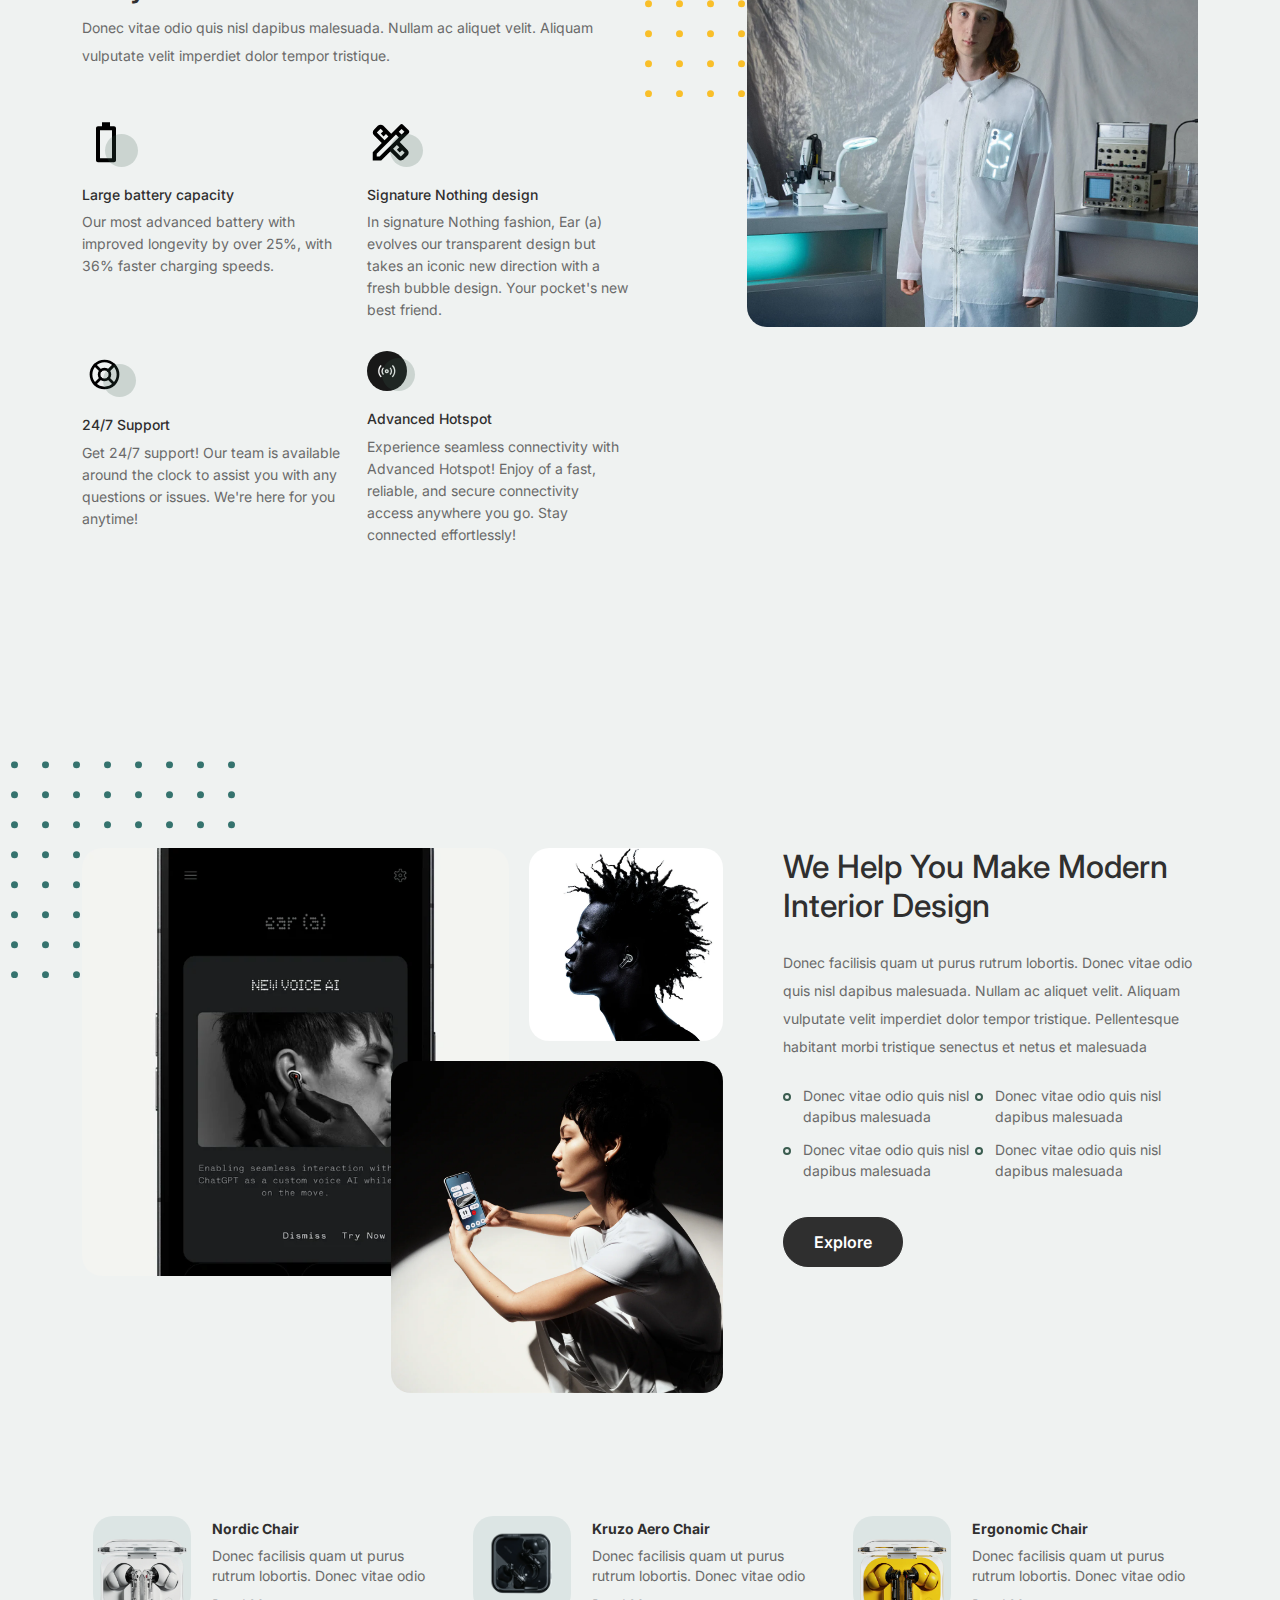
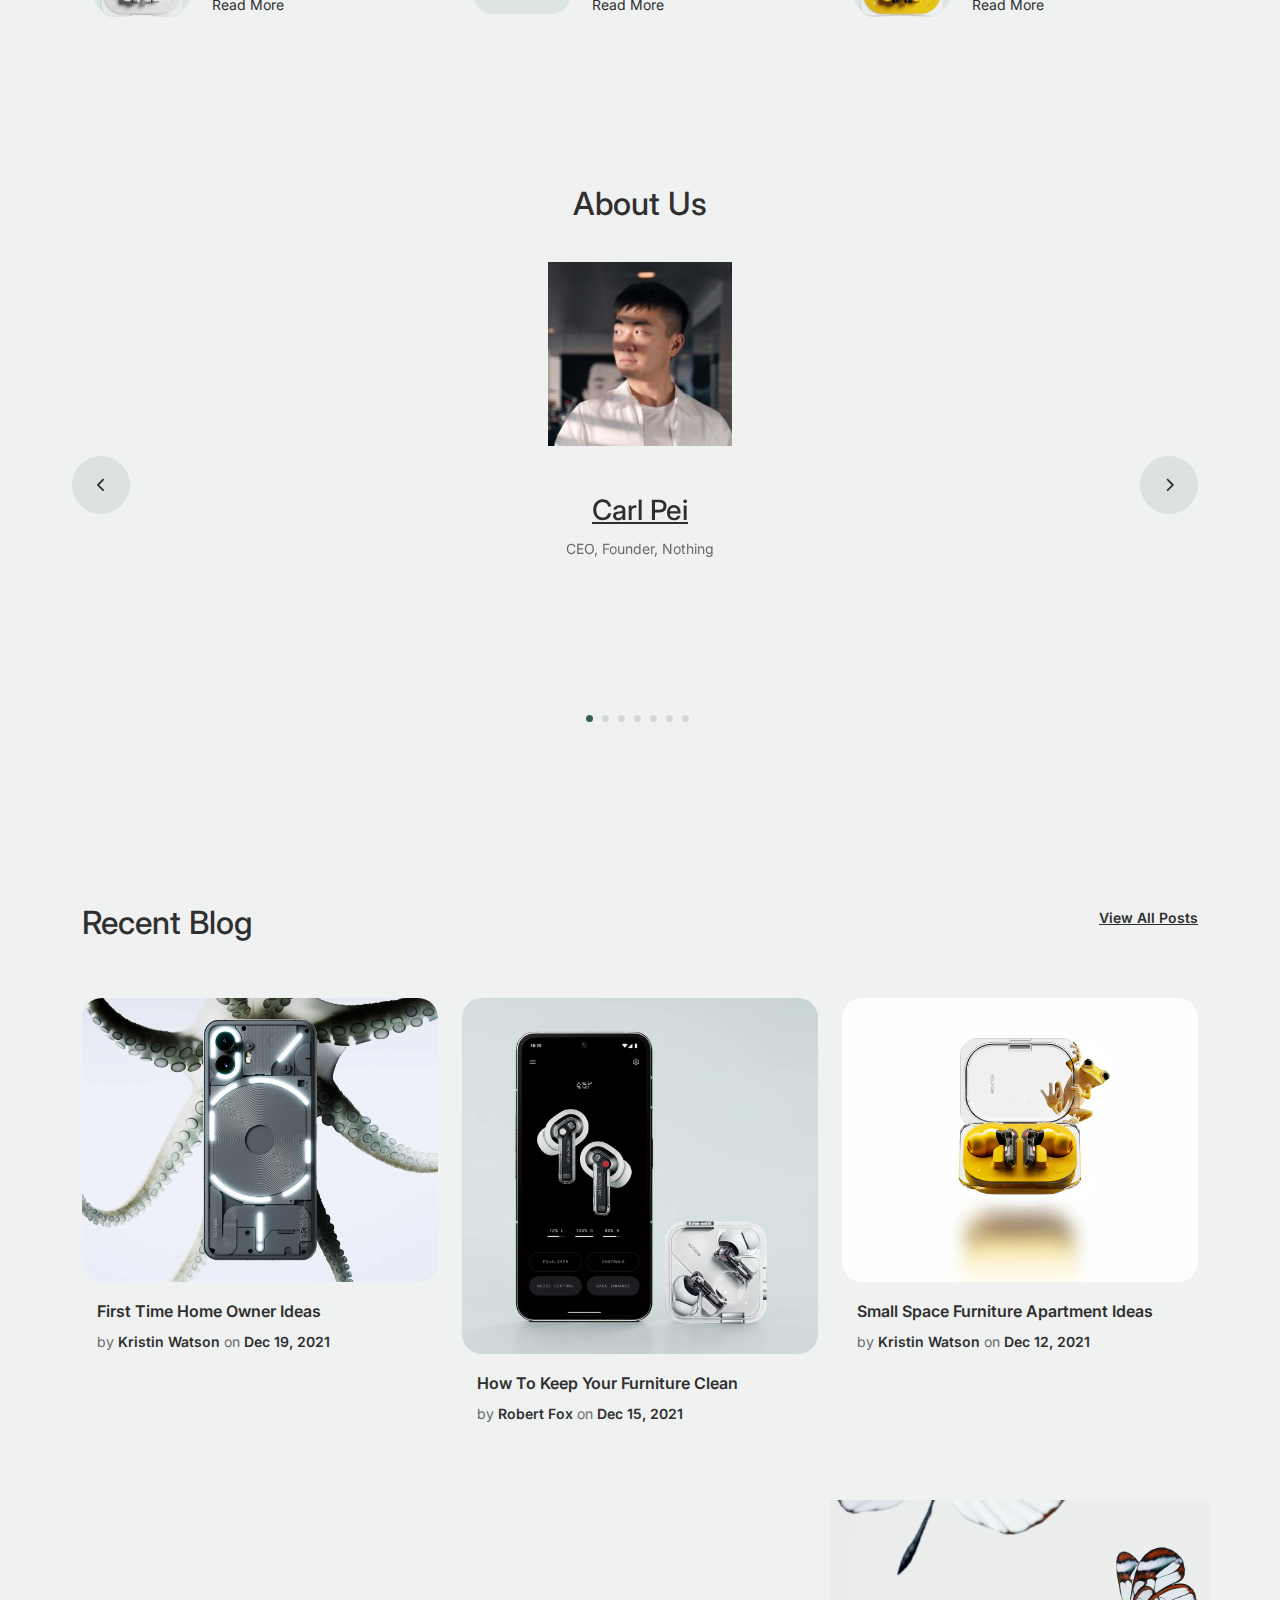
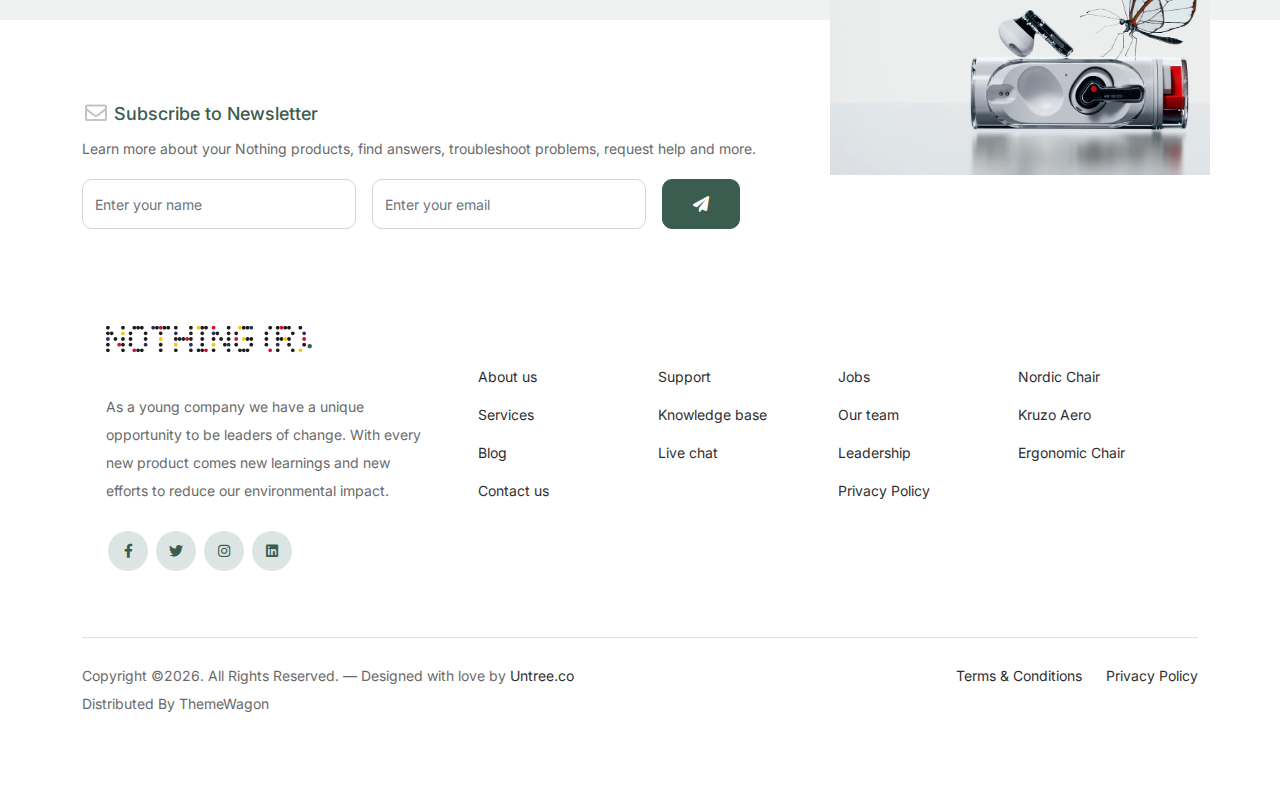
==== commit 0389c42e: "Update files" ====
--- a/index.html
+++ b/index.html
@@ -30,7 +30,7 @@
 		<nav class="custom-navbar navbar navbar navbar-expand-md navbar-dark bg-dark" arial-label="Furni navigation bar">
 
 			<div class="container">
-				<a class="navbar-brand" href="index.html">Furni<span>.</span></a>
+				<a class="navbar-brand" href="index.html"><img src="images/nothing-logo.svg" width="200px" height="60px" alt="Nothing Logo"><span>.</span></a>
 
 				<button class="navbar-toggler" type="button" data-bs-toggle="collapse" data-bs-target="#navbarsFurni" aria-controls="navbarsFurni" aria-expanded="false" aria-label="Toggle navigation">
 					<span class="navbar-toggler-icon"></span>
@@ -65,13 +65,20 @@
 						<div class="col-lg-5">
 							<div class="intro-excerpt">
 								<h1>Modern Interior <span clsas="d-block">Design Studio</span></h1>
-								<p class="mb-4">Donec vitae odio quis nisl dapibus malesuada. Nullam ac aliquet velit. Aliquam vulputate velit imperdiet dolor tempor tristique.</p>
+								<p class="mb-4">"Our lives rely on technology. But in a world where so much of it looks and feels the same, 
+									it’s easy to feel uninspired. Locked into empty product iterations. Under the thumb of giants. 
+									<br>
+									<br>
+									Nothing is here to change that. By creating iconic technology that feels just as joyful to interact with 
+									as it does to look at. Whether it’s the Glyph Interface on the back of your phone allowing you to spend 
+									less time on your screen or a transparent earbud stem revealing the precision of our engineering - we’re 
+									making tech that inspires and empowers us again.".</p>
 								<p><a href="" class="btn btn-secondary me-2">Shop Now</a><a href="#" class="btn btn-white-outline">Explore</a></p>
 							</div>
 						</div>
-						<div class="col-lg-7">
+						<div class="col-lg-6 "  >
 							<div class="hero-img-wrap">
-								<img src="images/couch.png" class="img-fluid">
+								<img src="images/top.png" width="390px"  class="img-fluid">
 							</div>
 						</div>
 					</div>
@@ -151,20 +158,21 @@
 							<div class="col-6 col-md-6">
 								<div class="feature">
 									<div class="icon">
-										<img src="images/truck.svg" alt="Image" class="imf-fluid">
-									</div>
-									<h3>Fast &amp; Free Shipping</h3>
-									<p>Donec vitae odio quis nisl dapibus malesuada. Nullam ac aliquet velit. Aliquam vulputate.</p>
+										<img src="images/battery_0_bar_48x.svg" alt="Image" class="imf-fluid">
+									</div>
+									<h3>Large battery capacity</h3>
+									<p>Our most advanced battery with
+										improved longevity by over 25%, with 36% faster charging speeds.</p>
 								</div>
 							</div>
 
 							<div class="col-6 col-md-6">
 								<div class="feature">
 									<div class="icon">
-										<img src="images/bag.svg" alt="Image" class="imf-fluid">
-									</div>
-									<h3>Easy to Shop</h3>
-									<p>Donec vitae odio quis nisl dapibus malesuada. Nullam ac aliquet velit. Aliquam vulputate.</p>
+										<img src="images/design_services_48x.svg" alt="Image" class="imf-fluid">
+									</div>
+									<h3>Signature Nothing design</h3>
+									<p>In signature Nothing fashion, Ear (a) evolves our transparent design but takes an iconic new direction with a fresh bubble design. Your pocket's new best friend.</p>
 								</div>
 							</div>
 
@@ -174,17 +182,17 @@
 										<img src="images/support.svg" alt="Image" class="imf-fluid">
 									</div>
 									<h3>24/7 Support</h3>
-									<p>Donec vitae odio quis nisl dapibus malesuada. Nullam ac aliquet velit. Aliquam vulputate.</p>
+									<p>Get 24/7 support! Our team is available around the clock to assist you with any questions or issues. We're here for you anytime!</p>
 								</div>
 							</div>
 
 							<div class="col-6 col-md-6">
 								<div class="feature">
 									<div class="icon">
-										<img src="images/return.svg" alt="Image" class="imf-fluid">
-									</div>
-									<h3>Hassle Free Returns</h3>
-									<p>Donec vitae odio quis nisl dapibus malesuada. Nullam ac aliquet velit. Aliquam vulputate.</p>
+										<img src="images/Advanced_Hotspot.svg" width="40px" height="40px" alt="Image" class="imf-fluid">
+									</div>
+									<h3>Advanced Hotspot</h3>
+									<p>Experience seamless connectivity with Advanced Hotspot! Enjoy of a fast, reliable, and secure connectivity access anywhere you go. Stay connected effortlessly!</p>
 								</div>
 							</div>
 
@@ -284,7 +292,7 @@
 			<div class="container">
 				<div class="row">
 					<div class="col-lg-7 mx-auto text-center">
-						<h2 class="section-title">Testimonials</h2>
+						<h2 class="section-title">About Us</h2>
 					</div>
 				</div>
 
@@ -304,16 +312,28 @@
 										<div class="col-lg-8 mx-auto">
 
 											<div class="testimonial-block text-center">
-												<blockquote class="mb-5">
-													<p>&ldquo;Donec facilisis quam ut purus rutrum lobortis. Donec vitae odio quis nisl dapibus malesuada. Nullam ac aliquet velit. Aliquam vulputate velit imperdiet dolor tempor tristique. Pellentesque habitant morbi tristique senectus et netus et malesuada fames ac turpis egestas. Integer convallis volutpat dui quis scelerisque.&rdquo;</p>
-												</blockquote>
-
-												<div class="author-info">
-													<div class="author-pic">
-														<img src="images/person-1.png" alt="Maria Jones" class="img-fluid">
-													</div>
-													<h3 class="font-weight-bold">Maria Jones</h3>
-													<span class="position d-block mb-3">CEO, Co-Founder, XYZ Inc.</span>
+												<div class="col-12 col-md-6 col-lg-3 mb-5 mb-md-0 mx-auto">
+													<img src="images/person_1.jpg" class="img-fluid mb-5">
+													<h3 clas><a href="#"><span class=""> Carl </span> Pei</a></h3>
+													<span class="d-block position mb-4">CEO, Founder, Nothing</span>
+												</div>
+											</div>
+
+										</div>
+									</div>
+								</div> 
+								<!-- END item -->
+
+								<div class="item">
+									<div class="row justify-content-center">
+										<div class="col-lg-12 mx-auto">
+
+											<div class="testimonial-block text-center">
+												<div class="col-12 col-md-6 col-lg-3 mb-5 mb-md-0 mx-auto">
+													<img src="images/person_3.jpg" class="img-fluid mb-5">
+								
+													<h3 clas><a href="#"><span class="">Liam </span> Casey</a></h3>
+													<span class="d-block position mb-4">Founder and CEO, PCH</span>
 												</div>
 											</div>
 
@@ -327,16 +347,10 @@
 										<div class="col-lg-8 mx-auto">
 
 											<div class="testimonial-block text-center">
-												<blockquote class="mb-5">
-													<p>&ldquo;Donec facilisis quam ut purus rutrum lobortis. Donec vitae odio quis nisl dapibus malesuada. Nullam ac aliquet velit. Aliquam vulputate velit imperdiet dolor tempor tristique. Pellentesque habitant morbi tristique senectus et netus et malesuada fames ac turpis egestas. Integer convallis volutpat dui quis scelerisque.&rdquo;</p>
-												</blockquote>
-
-												<div class="author-info">
-													<div class="author-pic">
-														<img src="images/person-1.png" alt="Maria Jones" class="img-fluid">
-													</div>
-													<h3 class="font-weight-bold">Maria Jones</h3>
-													<span class="position d-block mb-3">CEO, Co-Founder, XYZ Inc.</span>
+												<div class="col-12 col-md-6 col-lg-3 mb-5 mb-md-0 mx-auto">
+													<img src="images/person_2.jpg" class="img-fluid mb-5">
+													<h3 clas><a href="#"><span class="">Steve</span> Huffman</a></h3>
+													<span class="d-block position mb-4">CEO and Co-founder of Reddit</span>
 												</div>
 											</div>
 
@@ -350,16 +364,67 @@
 										<div class="col-lg-8 mx-auto">
 
 											<div class="testimonial-block text-center">
-												<blockquote class="mb-5">
-													<p>&ldquo;Donec facilisis quam ut purus rutrum lobortis. Donec vitae odio quis nisl dapibus malesuada. Nullam ac aliquet velit. Aliquam vulputate velit imperdiet dolor tempor tristique. Pellentesque habitant morbi tristique senectus et netus et malesuada fames ac turpis egestas. Integer convallis volutpat dui quis scelerisque.&rdquo;</p>
-												</blockquote>
-
-												<div class="author-info">
-													<div class="author-pic">
-														<img src="images/person-1.png" alt="Maria Jones" class="img-fluid">
-													</div>
-													<h3 class="font-weight-bold">Maria Jones</h3>
-													<span class="position d-block mb-3">CEO, Co-Founder, XYZ Inc.</span>
+												<div class="col-12 col-md-6 col-lg-3 mb-5 mb-md-0 mx-auto">
+													<img src="images/person_4.jpg" class="img-fluid mb-5">
+								
+													<h3 clas><a href="#"><span class="">Kevin </span> Lin</a></h3>
+													<span class="d-block position mb-4">Co-founder of Twitch</span>
+												</div>
+											</div>
+
+										</div>
+									</div>
+								</div> 
+								<!-- END item -->
+
+								<div class="item">
+									<div class="row justify-content-center">
+										<div class="col-lg-8 mx-auto">
+
+											<div class="testimonial-block text-center">
+												<div class="col-12 col-md-6 col-lg-3 mb-5 mb-md-0 mx-auto">
+													<img src="images/person_5.jpg" class="img-fluid mb-5">
+													<h3 clas><a href="#"><span class="">Josh </span> Buckley</a></h3>
+													<span class="d-block position mb-4">CEO of Product Hunt
+								
+													</span>
+													
+												</div>
+											</div>
+
+										</div>
+									</div>
+								</div> 
+								<!-- END item -->
+
+								<div class="item">
+									<div class="row justify-content-center">
+										<div class="col-lg-8 mx-auto">
+
+											<div class="testimonial-block text-center">
+												<div class="col-12 col-md-6 col-lg-3 mb-5 mb-md-0 mx-auto">
+													<img src="images/person_6.jpg" class="img-fluid mb-5">
+													<h3 clas><a href="#"><span class="">Paddy </span> Cosgrave</a></h3>
+													<span class="d-block position mb-4">Founder of Web Summit</span>
+													
+												</div>
+											</div>
+
+										</div>
+									</div>
+								</div> 
+								<!-- END item -->
+
+								<div class="item">
+									<div class="row justify-content-center">
+										<div class="col-lg-8 mx-auto">
+
+											<div class="testimonial-block text-center">
+												<div class="col-12 col-md-6 col-lg-3 mb-5 mb-md-0 mx-auto">
+													<img src="images/person_7.jpg" class="img-fluid mb-5">
+													<h3 clas><a href="#"><span class="">Casey</span> Neistat</a></h3>
+													<span class="d-block position mb-4">YouTuber</span>
+													
 												</div>
 											</div>
 
@@ -417,7 +482,7 @@
 
 					<div class="col-12 col-sm-6 col-md-4 mb-4 mb-md-0">
 						<div class="post-entry">
-							<a href="#" class="post-thumbnail"><img src="images/post-3.jpg" alt="Image" class="img-fluid"></a>
+							<a href="#" class="post-thumbnail"><img src="images/post-3.jpg"  alt="Image" class="img-fluid"></a>
 							<div class="post-content-entry">
 								<h3><a href="#">Small Space Furniture Apartment Ideas</a></h3>
 								<div class="meta">
@@ -437,14 +502,14 @@
 			<div class="container relative">
 
 				<div class="sofa-img">
-					<img src="images/sofa.png" alt="Image" class="img-fluid">
+					<img src="images/img-contac.jpg" alt="Image" width="400px" height="200px" class="img-fluid">
 				</div>
 
 				<div class="row">
 					<div class="col-lg-8">
 						<div class="subscription-form">
 							<h3 class="d-flex align-items-center"><span class="me-1"><img src="images/envelope-outline.svg" alt="Image" class="img-fluid"></span><span>Subscribe to Newsletter</span></h3>
-
+							<p>Learn more about your Nothing products, find answers, troubleshoot problems, request help and more.</p>
 							<form action="#" class="row g-3">
 								<div class="col-auto">
 									<input type="text" class="form-control" placeholder="Enter your name">
@@ -463,10 +528,10 @@
 					</div>
 				</div>
 
-				<div class="row g-5 mb-5">
+				<div class="row g-5 mb-5 mx-auto">
 					<div class="col-lg-4">
-						<div class="mb-4 footer-logo-wrap"><a href="#" class="footer-logo">Furni<span>.</span></a></div>
-						<p class="mb-4">Donec facilisis quam ut purus rutrum lobortis. Donec vitae odio quis nisl dapibus malesuada. Nullam ac aliquet velit. Aliquam vulputate velit imperdiet dolor tempor tristique. Pellentesque habitant</p>
+						<div class="mb-4 footer-logo-wrap"><a href="#" class="footer-logo"><img src="images/nothing-logo.svg" width="200px" height="60px" alt="Nothing Logo"><span>.</span></a></div>
+						<p class="mb-4">As a young company we have a unique opportunity to be leaders of change.  With every new product comes new learnings and new efforts to reduce our environmental impact.</p>
 
 						<ul class="list-unstyled custom-social">
 							<li><a href="#"><span class="fa fa-brands fa-facebook-f"></span></a></li>
--- a/css/style.css
+++ b/css/style.css
@@ -125,13 +125,14 @@
     .hero .hero-img-wrap img {
       position: relative;
       top: 0px;
-      right: 0px;
+      right: -100px;
       z-index: 2;
-      max-width: 780px;
+      max-width: 105%;;
+      overflow: hidden;
       left: -20px; }
       @media (min-width: 768px) {
         .hero .hero-img-wrap img {
-          right: 0px;
+          right: -100px;
           left: -100px; } }
       @media (min-width: 992px) {
         .hero .hero-img-wrap img {
@@ -144,19 +145,7 @@
           left: 0px;
           top: -80px;
           right: -100px; } }
-    .hero .hero-img-wrap:after {
-      content: "";
-      position: absolute;
-      width: 255px;
-      height: 217px;
-      background-image: url("../images/dots-light.svg");
-      background-size: contain;
-      background-repeat: no-repeat;
-      right: -100px;
-      top: -0px; }
-      @media (min-width: 1200px) {
-        .hero .hero-img-wrap:after {
-          top: -40px; } }
+      
 
 .btn {
   font-weight: 600;
@@ -589,7 +578,7 @@
     .footer-section .sofa-img img {
       max-width: 380px; }
   .footer-section .links-wrap {
-    margin-top: 0px; }
+    margin-top: 10px; }
     @media (min-width: 992px) {
       .footer-section .links-wrap {
         margin-top: 54px; } }
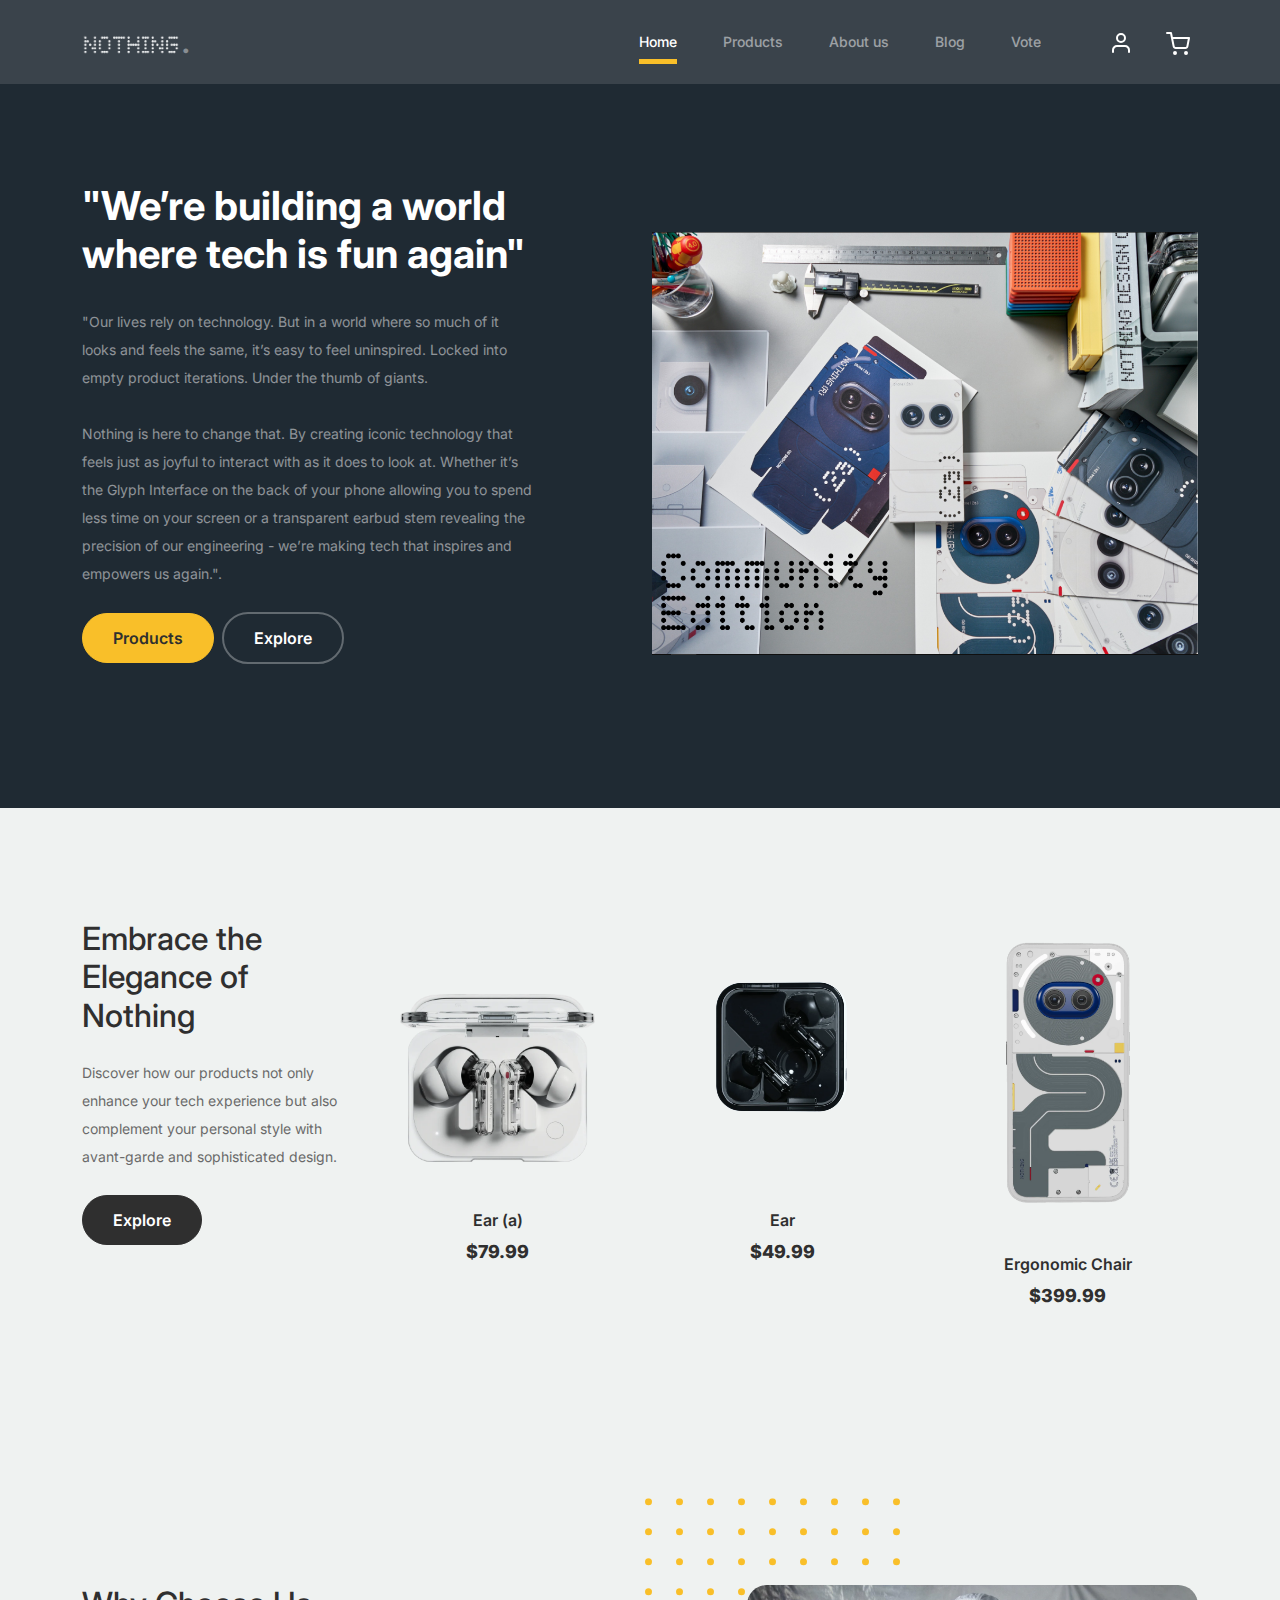
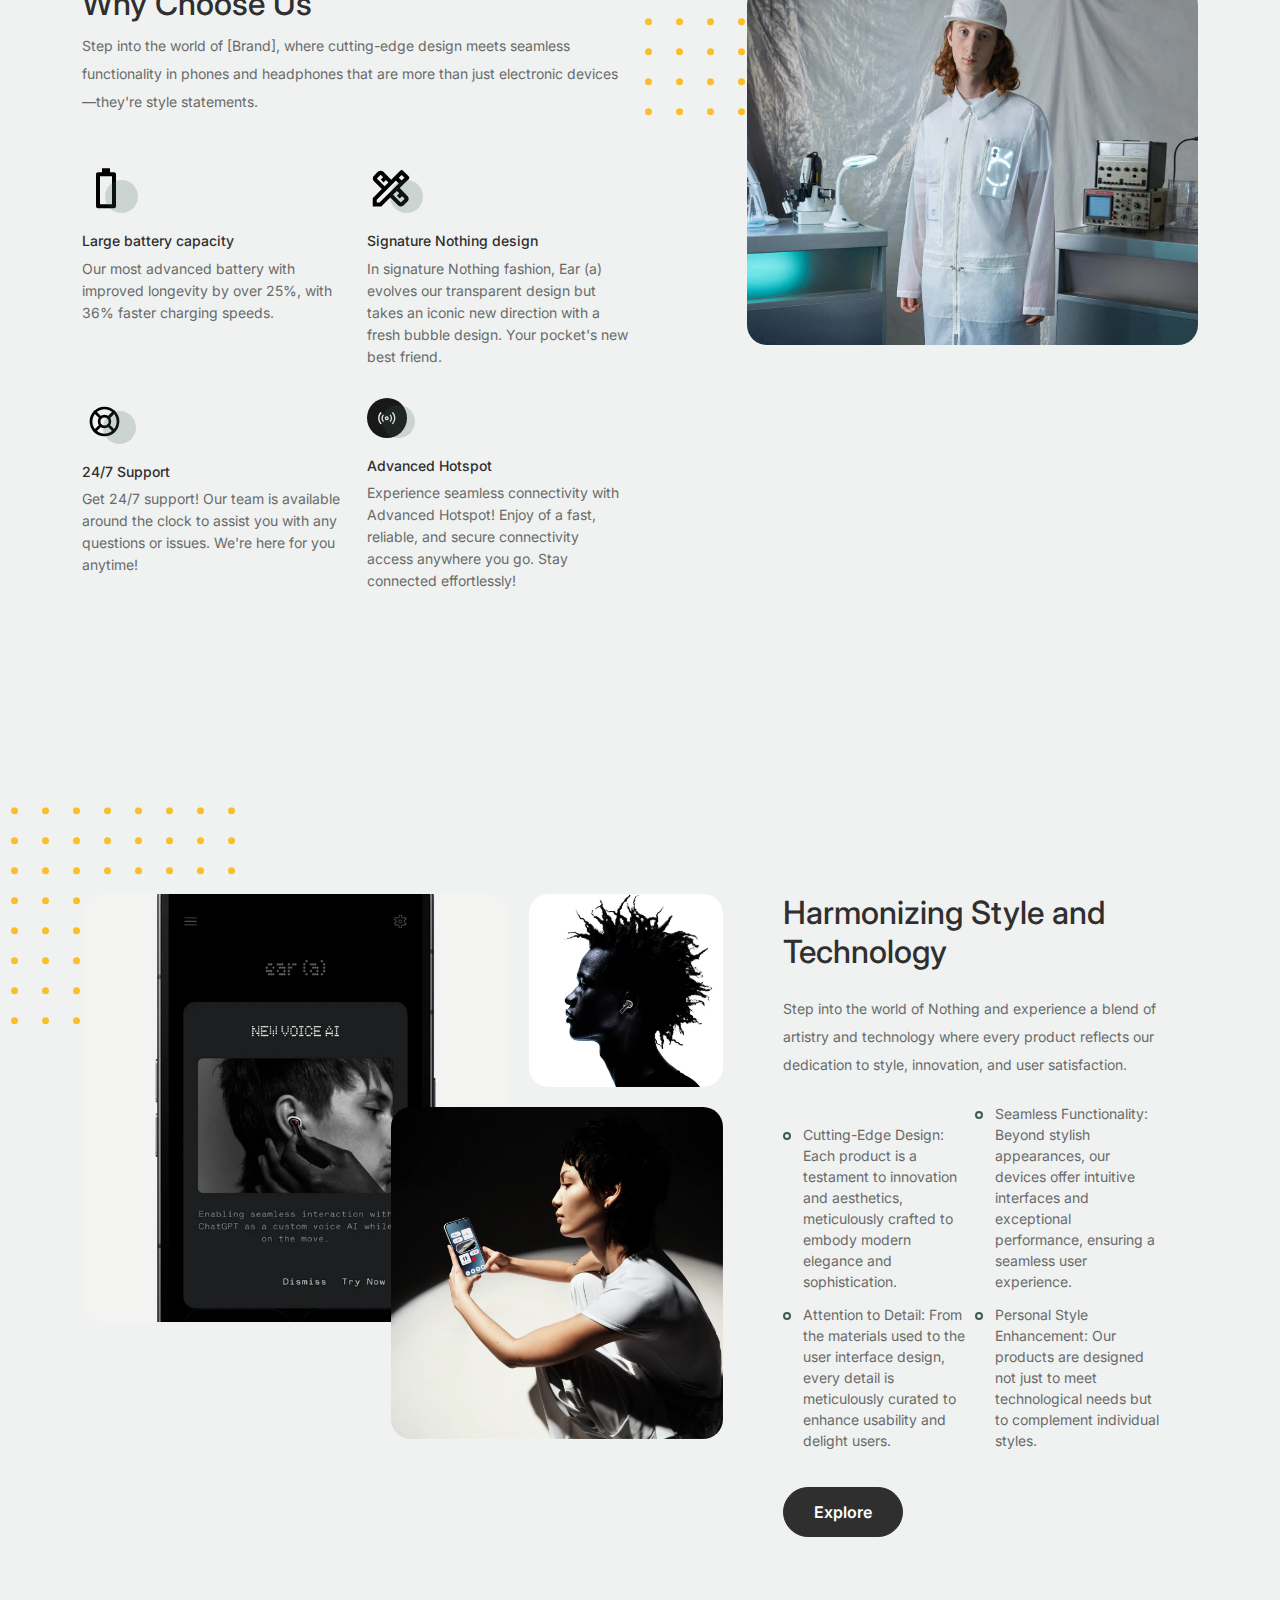
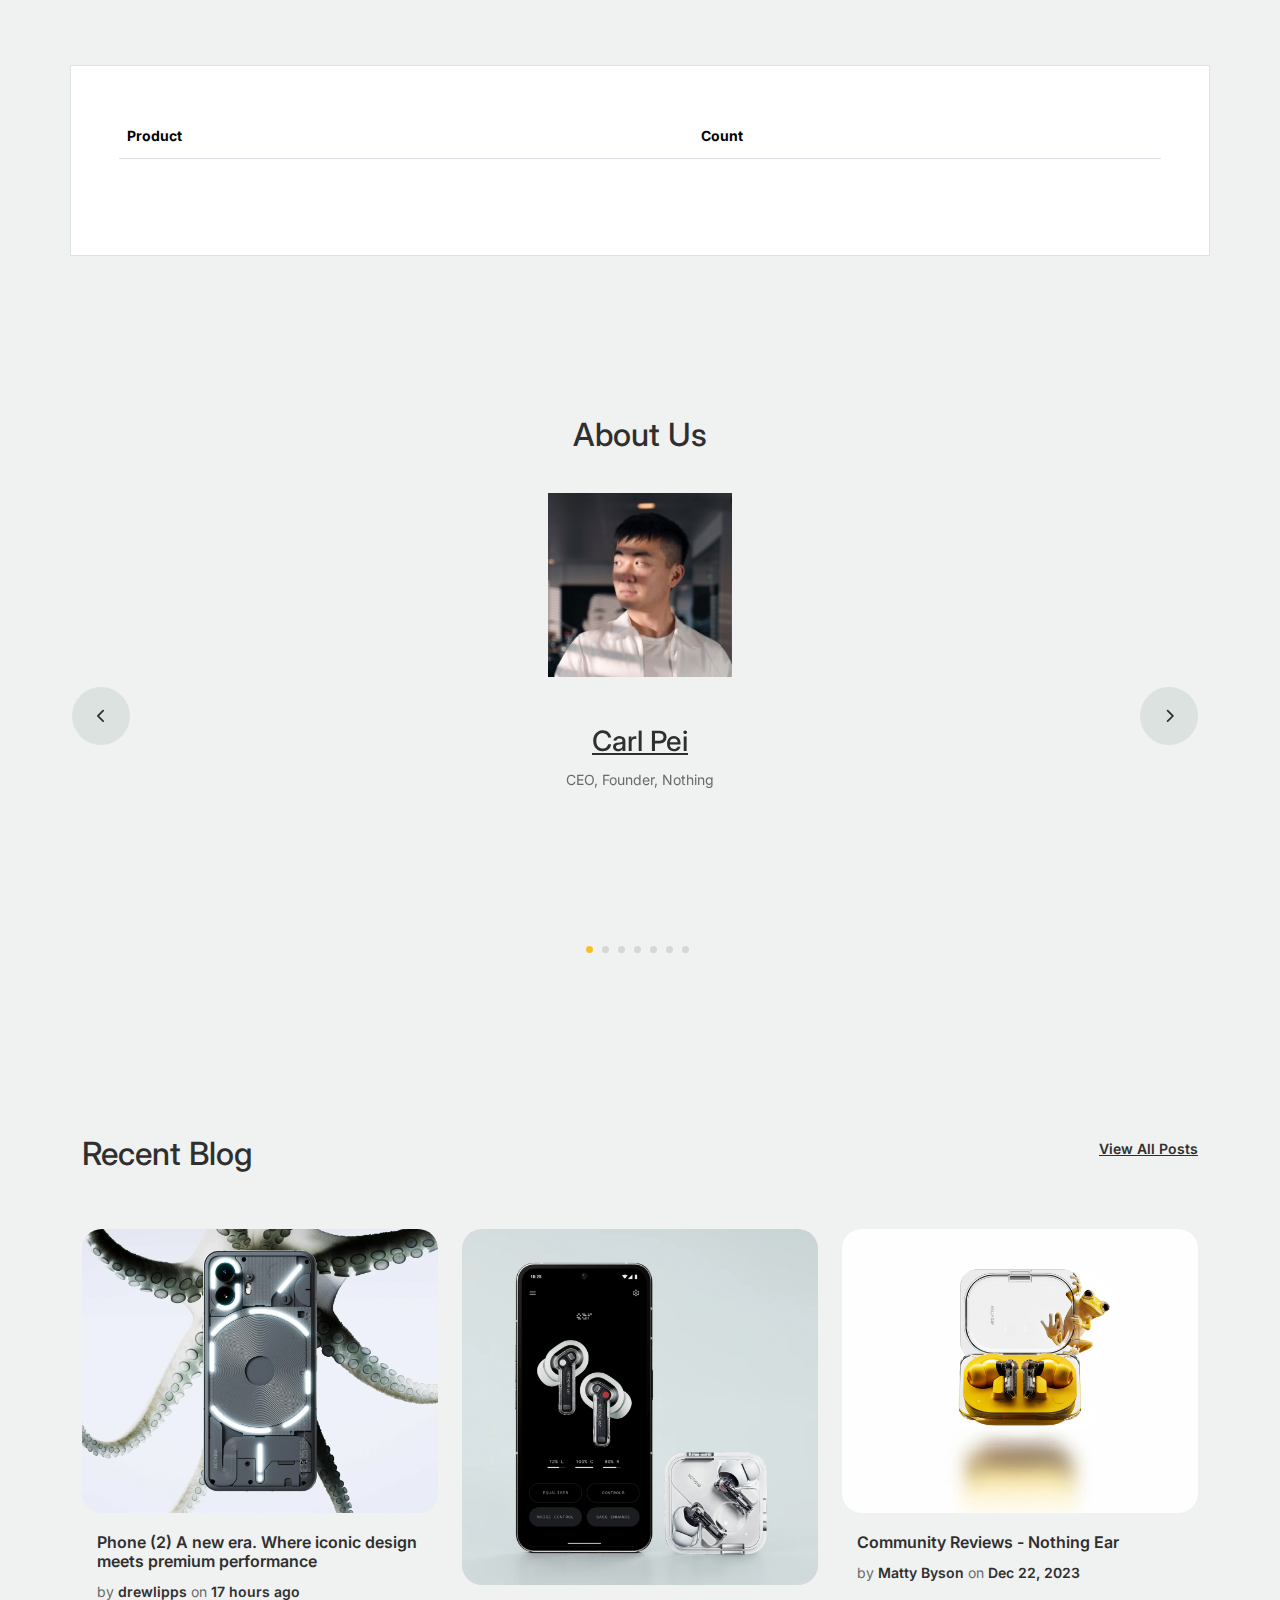
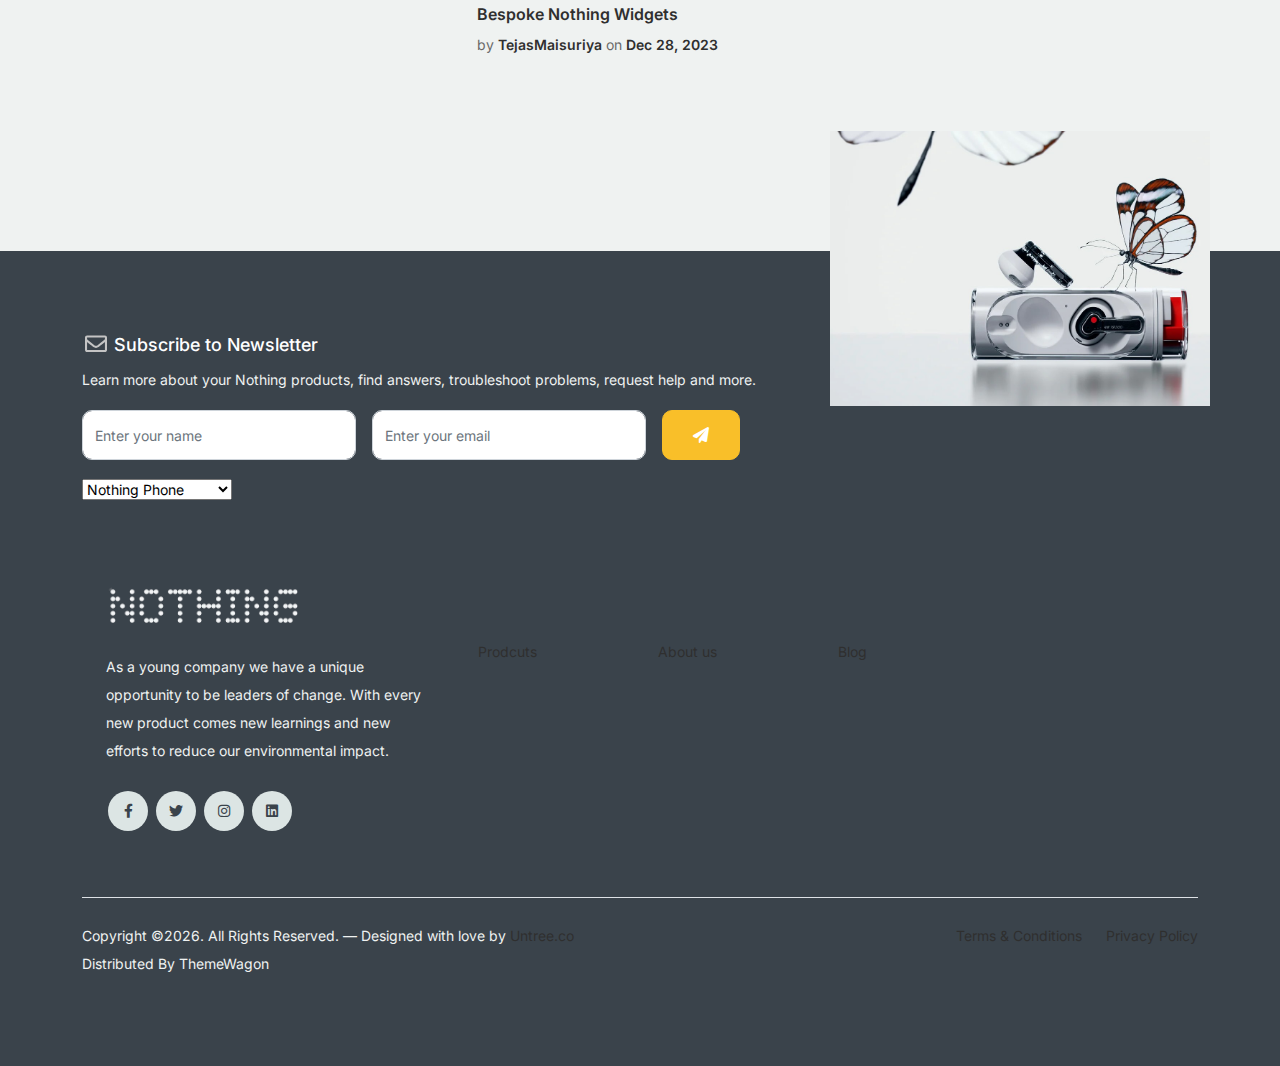
==== commit a5ff8ba3: "Upadte" ====
--- a/index.html
+++ b/index.html
@@ -11,7 +11,7 @@
   <meta charset="utf-8">
   <meta name="viewport" content="width=device-width, initial-scale=1, shrink-to-fit=no">
   <meta name="author" content="Untree.co">
-  <link rel="shortcut icon" href="favicon.png">
+  <link rel="shortcut icon" href="images/favicon.png">
 
   <meta name="description" content="" />
   <meta name="keywords" content="bootstrap, bootstrap4" />
@@ -30,7 +30,7 @@
 		<nav class="custom-navbar navbar navbar navbar-expand-md navbar-dark bg-dark" arial-label="Furni navigation bar">
 
 			<div class="container">
-				<a class="navbar-brand" href="index.html"><img src="images/nothing-logo.svg" width="200px" height="60px" alt="Nothing Logo"><span>.</span></a>
+				<a class="navbar-brand" href="index.html"><img src="images/nothing-logo.png" class="img-fluid" width="100px" alt="Nothing Logo"><span>.</span></a>
 
 				<button class="navbar-toggler" type="button" data-bs-toggle="collapse" data-bs-target="#navbarsFurni" aria-controls="navbarsFurni" aria-expanded="false" aria-label="Toggle navigation">
 					<span class="navbar-toggler-icon"></span>
@@ -41,11 +41,10 @@
 						<li class="nav-item active">
 							<a class="nav-link" href="index.html">Home</a>
 						</li>
-						<li><a class="nav-link" href="shop.html">Shop</a></li>
-						<li><a class="nav-link" href="about.html">About us</a></li>
-						<li><a class="nav-link" href="services.html">Services</a></li>
-						<li><a class="nav-link" href="blog.html">Blog</a></li>
-						<li><a class="nav-link" href="contact.html">Contact us</a></li>
+						<li><a class="nav-link" href="#">Products</a></li>
+						<li><a class="nav-link" href="#">About us</a></li>
+						<li><a class="nav-link" href="#">Blog</a></li>
+						<li><a class="nav-link" href="#">Vote</a></li>
 					</ul>
 
 					<ul class="custom-navbar-cta navbar-nav mb-2 mb-md-0 ms-5">
@@ -64,7 +63,7 @@
 					<div class="row justify-content-between">
 						<div class="col-lg-5">
 							<div class="intro-excerpt">
-								<h1>Modern Interior <span clsas="d-block">Design Studio</span></h1>
+								<h1>"We’re building a world <span clsas="d-block">where tech is fun again"</span></h1>
 								<p class="mb-4">"Our lives rely on technology. But in a world where so much of it looks and feels the same, 
 									it’s easy to feel uninspired. Locked into empty product iterations. Under the thumb of giants. 
 									<br>
@@ -73,12 +72,12 @@
 									as it does to look at. Whether it’s the Glyph Interface on the back of your phone allowing you to spend 
 									less time on your screen or a transparent earbud stem revealing the precision of our engineering - we’re 
 									making tech that inspires and empowers us again.".</p>
-								<p><a href="" class="btn btn-secondary me-2">Shop Now</a><a href="#" class="btn btn-white-outline">Explore</a></p>
+								<p><a href="" class="btn btn-secondary me-2">Products</a><a href="#" class="btn btn-white-outline">Explore</a></p>
 							</div>
 						</div>
 						<div class="col-lg-6 "  >
 							<div class="hero-img-wrap">
-								<img src="images/top.png" width="390px"  class="img-fluid">
+								<img src="images/top.png" width="1000px"  class="img-fluid">
 							</div>
 						</div>
 					</div>
@@ -93,9 +92,10 @@
 
 					<!-- Start Column 1 -->
 					<div class="col-md-12 col-lg-3 mb-5 mb-lg-0">
-						<h2 class="mb-4 section-title">Crafted with excellent material.</h2>
-						<p class="mb-4">Donec vitae odio quis nisl dapibus malesuada. Nullam ac aliquet velit. Aliquam vulputate velit imperdiet dolor tempor tristique. </p>
-						<p><a href="shop.html" class="btn">Explore</a></p>
+						<h2 class="mb-4 section-title">Embrace the Elegance of Nothing</h2>
+						<p class="mb-4">Discover how our products not only enhance your tech experience but also complement your personal style 
+										with avant-garde and sophisticated design. </p>
+						<p><a href="#" class="btn">Explore</a></p>
 					</div> 
 					<!-- End Column 1 -->
 
@@ -103,8 +103,8 @@
 					<div class="col-12 col-md-4 col-lg-3 mb-5 mb-md-0">
 						<a class="product-item" href="cart.html">
 							<img src="images/product-1.png" class="img-fluid product-thumbnail">
-							<h3 class="product-title">Nordic Chair</h3>
-							<strong class="product-price">$50.00</strong>
+							<h3 class="product-title">Ear (a)</h3>
+							<strong class="product-price">$79.99</strong>
 
 							<span class="icon-cross">
 								<img src="images/cross.svg" class="img-fluid">
@@ -117,8 +117,8 @@
 					<div class="col-12 col-md-4 col-lg-3 mb-5 mb-md-0">
 						<a class="product-item" href="cart.html">
 							<img src="images/product-2.png" class="img-fluid product-thumbnail">
-							<h3 class="product-title">Kruzo Aero Chair</h3>
-							<strong class="product-price">$78.00</strong>
+							<h3 class="product-title">Ear </h3>
+							<strong class="product-price">$49.99</strong>
 
 							<span class="icon-cross">
 								<img src="images/cross.svg" class="img-fluid">
@@ -130,9 +130,9 @@
 					<!-- Start Column 4 -->
 					<div class="col-12 col-md-4 col-lg-3 mb-5 mb-md-0">
 						<a class="product-item" href="cart.html">
-							<img src="images/product-3.png" class="img-fluid product-thumbnail">
+							<img src="images/Phone (2a).png" width="145px" class="img-fluid product-thumbnail">
 							<h3 class="product-title">Ergonomic Chair</h3>
-							<strong class="product-price">$43.00</strong>
+							<strong class="product-price">$399.99</strong>
 
 							<span class="icon-cross">
 								<img src="images/cross.svg" class="img-fluid">
@@ -140,7 +140,6 @@
 						</a>
 					</div>
 					<!-- End Column 4 -->
-
 				</div>
 			</div>
 		</div>
@@ -152,7 +151,8 @@
 				<div class="row justify-content-between">
 					<div class="col-lg-6">
 						<h2 class="section-title">Why Choose Us</h2>
-						<p>Donec vitae odio quis nisl dapibus malesuada. Nullam ac aliquet velit. Aliquam vulputate velit imperdiet dolor tempor tristique.</p>
+						<p>Step into the world of [Brand], where cutting-edge design meets seamless functionality 
+							in phones and headphones that are more than just electronic devices—they're style statements.</p>
 
 						<div class="row my-5">
 							<div class="col-6 col-md-6">
@@ -222,14 +222,15 @@
 						</div>
 					</div>
 					<div class="col-lg-5 ps-lg-5">
-						<h2 class="section-title mb-4">We Help You Make Modern Interior Design</h2>
-						<p>Donec facilisis quam ut purus rutrum lobortis. Donec vitae odio quis nisl dapibus malesuada. Nullam ac aliquet velit. Aliquam vulputate velit imperdiet dolor tempor tristique. Pellentesque habitant morbi tristique senectus et netus et malesuada</p>
+						<h2 class="section-title mb-4"> Harmonizing Style and Technology</h2>
+						<p>Step into the world of Nothing and experience a blend of artistry and technology where 
+							every product reflects our dedication to style, innovation, and user satisfaction.</p>
 
 						<ul class="list-unstyled custom-list my-4">
-							<li>Donec vitae odio quis nisl dapibus malesuada</li>
-							<li>Donec vitae odio quis nisl dapibus malesuada</li>
-							<li>Donec vitae odio quis nisl dapibus malesuada</li>
-							<li>Donec vitae odio quis nisl dapibus malesuada</li>
+							<li>Cutting-Edge Design: Each product is a testament to innovation and aesthetics, meticulously crafted to embody modern elegance and sophistication.</li>
+							<li>Seamless Functionality: Beyond stylish appearances, our devices offer intuitive interfaces and exceptional performance, ensuring a seamless user experience.</li>
+							<li>Attention to Detail: From the materials used to the user interface design, every detail is meticulously curated to enhance usability and delight users.</li>
+							<li>Personal Style Enhancement: Our products are designed not just to meet technological needs but to complement individual styles.</li>
 						</ul>
 						<p><a herf="#" class="btn">Explore</a></p>
 					</div>
@@ -239,47 +240,19 @@
 		<!-- End We Help Section -->
 
 		<!-- Start Popular Product -->
-		<div class="popular-product">
+		<div id="result" class="popular-product">
 			<div class="container">
 				<div class="row">
-
-					<div class="col-12 col-md-6 col-lg-4 mb-4 mb-lg-0">
-						<div class="product-item-sm d-flex">
-							<div class="thumbnail">
-								<img src="images/product-1.png" alt="Image" class="img-fluid">
-							</div>
-							<div class="pt-3">
-								<h3>Nordic Chair</h3>
-								<p>Donec facilisis quam ut purus rutrum lobortis. Donec vitae odio </p>
-								<p><a href="#">Read More</a></p>
-							</div>
-						</div>
-					</div>
-
-					<div class="col-12 col-md-6 col-lg-4 mb-4 mb-lg-0">
-						<div class="product-item-sm d-flex">
-							<div class="thumbnail">
-								<img src="images/product-2.png" alt="Image" class="img-fluid">
-							</div>
-							<div class="pt-3">
-								<h3>Kruzo Aero Chair</h3>
-								<p>Donec facilisis quam ut purus rutrum lobortis. Donec vitae odio </p>
-								<p><a href="#">Read More</a></p>
-							</div>
-						</div>
-					</div>
-
-					<div class="col-12 col-md-6 col-lg-4 mb-4 mb-lg-0">
-						<div class="product-item-sm d-flex">
-							<div class="thumbnail">
-								<img src="images/product-3.png" alt="Image" class="img-fluid">
-							</div>
-							<div class="pt-3">
-								<h3>Ergonomic Chair</h3>
-								<p>Donec facilisis quam ut purus rutrum lobortis. Donec vitae odio </p>
-								<p><a href="#">Read More</a></p>
-							</div>
-						</div>
+					<div class="p-3 p-lg-5 border bg-white">
+						<table class="table site-block-order-table mb-5">
+							<thead>
+								<th>Product</th>
+								<th>Count</th>
+							</thead>
+							<tbody id="tablebody">
+							<!-- Filas dinámicas -->
+							</tbody>
+						</table>
 					</div>
 
 				</div>
@@ -460,9 +433,9 @@
 						<div class="post-entry">
 							<a href="#" class="post-thumbnail"><img src="images/post-1.jpg" alt="Image" class="img-fluid"></a>
 							<div class="post-content-entry">
-								<h3><a href="#">First Time Home Owner Ideas</a></h3>
+								<h3><a href="#">Phone (2) A new era. Where iconic design meets premium performance</a></h3>
 								<div class="meta">
-									<span>by <a href="#">Kristin Watson</a></span> <span>on <a href="#">Dec 19, 2021</a></span>
+									<span>by <a href="#">drewlipps</a></span> <span>on <a href="#">17 hours ago</a></span>
 								</div>
 							</div>
 						</div>
@@ -472,9 +445,9 @@
 						<div class="post-entry">
 							<a href="#" class="post-thumbnail"><img src="images/post-2.jpg" alt="Image" class="img-fluid"></a>
 							<div class="post-content-entry">
-								<h3><a href="#">How To Keep Your Furniture Clean</a></h3>
+								<h3><a href="#">Bespoke Nothing Widgets</a></h3>
 								<div class="meta">
-									<span>by <a href="#">Robert Fox</a></span> <span>on <a href="#">Dec 15, 2021</a></span>
+									<span>by <a href="#">TejasMaisuriya </a></span> <span>on <a href="#">Dec 28, 2023</a></span>
 								</div>
 							</div>
 						</div>
@@ -484,9 +457,9 @@
 						<div class="post-entry">
 							<a href="#" class="post-thumbnail"><img src="images/post-3.jpg"  alt="Image" class="img-fluid"></a>
 							<div class="post-content-entry">
-								<h3><a href="#">Small Space Furniture Apartment Ideas</a></h3>
+								<h3><a href="#">Community Reviews - Nothing Ear</a></h3>
 								<div class="meta">
-									<span>by <a href="#">Kristin Watson</a></span> <span>on <a href="#">Dec 12, 2021</a></span>
+									<span>by <a href="#">Matty Byson</a></span> <span>on <a href="#">Dec 22, 2023</a></span>
 								</div>
 							</div>
 						</div>
@@ -510,18 +483,27 @@
 						<div class="subscription-form">
 							<h3 class="d-flex align-items-center"><span class="me-1"><img src="images/envelope-outline.svg" alt="Image" class="img-fluid"></span><span>Subscribe to Newsletter</span></h3>
 							<p>Learn more about your Nothing products, find answers, troubleshoot problems, request help and more.</p>
-							<form action="#" class="row g-3">
+							<form id="formulario" action="#" class="row g-3">
 								<div class="col-auto">
 									<input type="text" class="form-control" placeholder="Enter your name">
 								</div>
 								<div class="col-auto">
-									<input type="email" class="form-control" placeholder="Enter your email">
+									<input id="email" type="email" class="form-control" placeholder="Enter your email">
 								</div>
 								<div class="col-auto">
-									<button class="btn btn-primary">
+									<button type="submit" class="btn btn-primary">
 										<span class="fa fa-paper-plane"></span>
 									</button>
 								</div>
+								<div>
+									<select id="product" name="product">
+										<option value="Phone">Nothing Phone</option>
+										<option value="Phone(2)">Nothing Phone (2)</option>
+										<option value="Phone(2a)">Nothing Phone (2a)</option>
+										<option value="ear">Nothing ear</option>
+										<option value="ear(a)">Nothing ear (a)</option>
+									  </select>
+								</div>
 							</form>
 
 						</div>
@@ -530,7 +512,7 @@
 
 				<div class="row g-5 mb-5 mx-auto">
 					<div class="col-lg-4">
-						<div class="mb-4 footer-logo-wrap"><a href="#" class="footer-logo"><img src="images/nothing-logo.svg" width="200px" height="60px" alt="Nothing Logo"><span>.</span></a></div>
+						<div class="mb-4 footer-logo-wrap"><a href="#" class="footer-logo"><img src="images/nothing-logo.png" width="200px" class="img-fluid" alt="Nothing Logo"><span>.</span></a></div>
 						<p class="mb-4">As a young company we have a unique opportunity to be leaders of change.  With every new product comes new learnings and new efforts to reduce our environmental impact.</p>
 
 						<ul class="list-unstyled custom-social">
@@ -545,37 +527,22 @@
 						<div class="row links-wrap">
 							<div class="col-6 col-sm-6 col-md-3">
 								<ul class="list-unstyled">
-									<li><a href="#">About us</a></li>
-									<li><a href="#">Services</a></li>
-									<li><a href="#">Blog</a></li>
-									<li><a href="#">Contact us</a></li>
+									<li><a href="#">Prodcuts</a></li>
 								</ul>
 							</div>
 
 							<div class="col-6 col-sm-6 col-md-3">
 								<ul class="list-unstyled">
-									<li><a href="#">Support</a></li>
-									<li><a href="#">Knowledge base</a></li>
-									<li><a href="#">Live chat</a></li>
+									<li><a href="#">About us</a></li>
 								</ul>
 							</div>
 
 							<div class="col-6 col-sm-6 col-md-3">
 								<ul class="list-unstyled">
-									<li><a href="#">Jobs</a></li>
-									<li><a href="#">Our team</a></li>
-									<li><a href="#">Leadership</a></li>
-									<li><a href="#">Privacy Policy</a></li>
+									<li><a href="#">Blog</a></li>
 								</ul>
 							</div>
 
-							<div class="col-6 col-sm-6 col-md-3">
-								<ul class="list-unstyled">
-									<li><a href="#">Nordic Chair</a></li>
-									<li><a href="#">Kruzo Aero</a></li>
-									<li><a href="#">Ergonomic Chair</a></li>
-								</ul>
-							</div>
 						</div>
 					</div>
 
@@ -606,6 +573,7 @@
 		<script src="js/bootstrap.bundle.min.js"></script>
 		<script src="js/tiny-slider.js"></script>
 		<script src="js/custom.js"></script>
+		<script src="js/form.js"></script>
 	</body>
 
 </html>
--- a/css/style.css
+++ b/css/style.css
@@ -31,7 +31,7 @@
     font-weight: 600; }
 
 .custom-navbar {
-  background: #3b5d50 !important;
+  background: #3A434B !important;
   padding-top: 20px;
   padding-bottom: 20px; }
   .custom-navbar .navbar-brand {
@@ -96,7 +96,7 @@
         margin-right: 20px; }
 
 .hero {
-  background: #3b5d50;
+  background: #1F2A33;
   padding: calc(4rem - 30px) 0 0rem 0; }
   @media (min-width: 768px) {
     .hero {
@@ -127,23 +127,23 @@
       top: 0px;
       right: -100px;
       z-index: 2;
-      max-width: 105%;;
+      max-width: 100%;;
       overflow: hidden;
-      left: -20px; }
+      left: -1px; }
       @media (min-width: 768px) {
         .hero .hero-img-wrap img {
           right: -100px;
-          left: -100px; } }
+          left: -1px; } }
       @media (min-width: 992px) {
         .hero .hero-img-wrap img {
           left: 0px;
-          top: -80px;
+          top: 100px;
           position: absolute;
           right: -50px; } }
       @media (min-width: 1200px) {
         .hero .hero-img-wrap img {
           left: 0px;
-          top: -80px;
+          top: 50px;
           right: -100px; } }
       
 
@@ -163,11 +163,11 @@
     -webkit-box-shadow: none;
     box-shadow: none; }
   .btn.btn-primary {
-    background: #3b5d50;
-    border-color: #3b5d50; }
+    background: #f9bf29;
+    border-color: #f9bf29; }
     .btn.btn-primary:hover {
-      background: #314d43;
-      border-color: #314d43; }
+      background: #f9bf29;
+      border-color: #f9bf29; }
   .btn.btn-secondary {
     color: #2f2f2f;
     background: #f9bf29;
@@ -313,7 +313,7 @@
       content: "";
       width: 255px;
       height: 217px;
-      background-image: url("../images/dots-green.svg");
+      background-image: url("../images/dots-yellow.svg");
       background-size: contain;
       background-repeat: no-repeat;
       -webkit-transform: translate(-40%, -40%);
@@ -491,7 +491,7 @@
         transition: .3s all ease;
         background-color: #d6d6d6; }
       .testimonial-slider-wrap .tns-nav button:hover:before, .testimonial-slider-wrap .tns-nav button.tns-nav-active:before {
-        background-color: #3b5d50; }
+        background-color: #f9bf29; }
 
 .before-footer-section {
   padding: 7rem 0 12rem 0 !important; }
@@ -525,7 +525,8 @@
 
 .footer-section {
   padding: 80px 0;
-  background: #ffffff; }
+  background: #3A434B;
+  color: #eff2f1;  }
   .footer-section .relative {
     position: relative; }
   .footer-section a {
@@ -548,7 +549,7 @@
     .footer-section .subscription-form h3 {
       font-size: 18px;
       font-weight: 500;
-      color: #3b5d50; }
+      color: #ffffff; }
     .footer-section .subscription-form .form-control {
       height: 50px;
       border-radius: 10px;
@@ -557,7 +558,7 @@
         outline: none;
         -webkit-box-shadow: none;
         box-shadow: none;
-        border-color: #3b5d50;
+        border-color: #3A434B;
         -webkit-box-shadow: 0 1px 4px 0 rgba(0, 0, 0, 0.2);
         box-shadow: 0 1px 4px 0 rgba(0, 0, 0, 0.2); }
       .footer-section .subscription-form .form-control::-webkit-input-placeholder {
@@ -575,39 +576,47 @@
     top: -200px;
     z-index: 1;
     right: 0; }
+    
     .footer-section .sofa-img img {
       max-width: 380px; }
   .footer-section .links-wrap {
+    color: #eff2f1;
     margin-top: 10px; }
     @media (min-width: 992px) {
       .footer-section .links-wrap {
+        color: #eff2f1;
         margin-top: 54px; } }
     .footer-section .links-wrap ul li {
+      color: #eff2f1;
       margin-bottom: 10px; }
   .footer-section .footer-logo-wrap .footer-logo {
+    color: #eff2f1;
     font-size: 32px;
     font-weight: 500;
     text-decoration: none;
-    color: #3b5d50; }
+    color: #3A434B; }
   .footer-section .custom-social li {
     margin: 2px;
     display: inline-block; }
     .footer-section .custom-social li a {
+
       width: 40px;
       height: 40px;
       text-align: center;
       line-height: 40px;
       display: inline-block;
       background: #dce5e4;
-      color: #3b5d50;
+      color: #3A434B;
       border-radius: 50%; }
       .footer-section .custom-social li a:hover {
-        background: #3b5d50;
+        background: #3A434B;
         color: #ffffff; }
   .footer-section .border-top {
     border-color: #dce5e4; }
     .footer-section .border-top.copyright {
+      color: #eff2f1;
       font-size: 14px !important; }
+  
 
 .untree_co-section {
   padding: 7rem 0; }
@@ -620,7 +629,7 @@
     outline: none;
     -webkit-box-shadow: none;
     box-shadow: none;
-    border-color: #3b5d50;
+    border-color: #3A434B;
     -webkit-box-shadow: 0 1px 4px 0 rgba(0, 0, 0, 0.2);
     box-shadow: 0 1px 4px 0 rgba(0, 0, 0, 0.2); }
   .form-control::-webkit-input-placeholder {
@@ -633,6 +642,7 @@
     font-size: 14px; }
 
 .service {
+  
   line-height: 1.5; }
   .service .service-icon {
     border-radius: 10px;
@@ -642,7 +652,7 @@
     height: 50px;
     line-height: 50px;
     text-align: center;
-    background: #3b5d50;
+    background: #3A434B;
     margin-right: 20px;
     color: #ffffff; }
 
@@ -668,7 +678,7 @@
     vertical-align: middle;
     color: rgba(0, 0, 0, 0.8); }
   .site-blocks-table tbody tr:first-child td {
-    border-top: 1px solid #3b5d50 !important; }
+    border-top: 1px solid #3A434B !important; }
   .site-blocks-table .btn {
     background: none !important;
     color: #000000;
@@ -686,11 +696,11 @@
   border-radius: 10px !important; }
 
 .text-primary {
-  color: #3b5d50 !important; }
+  color: #3A434B !important; }
 
 .thankyou-icon {
   position: relative;
-  color: #3b5d50; }
+  color: #3A434B; }
   .thankyou-icon:before {
     position: absolute;
     content: "";
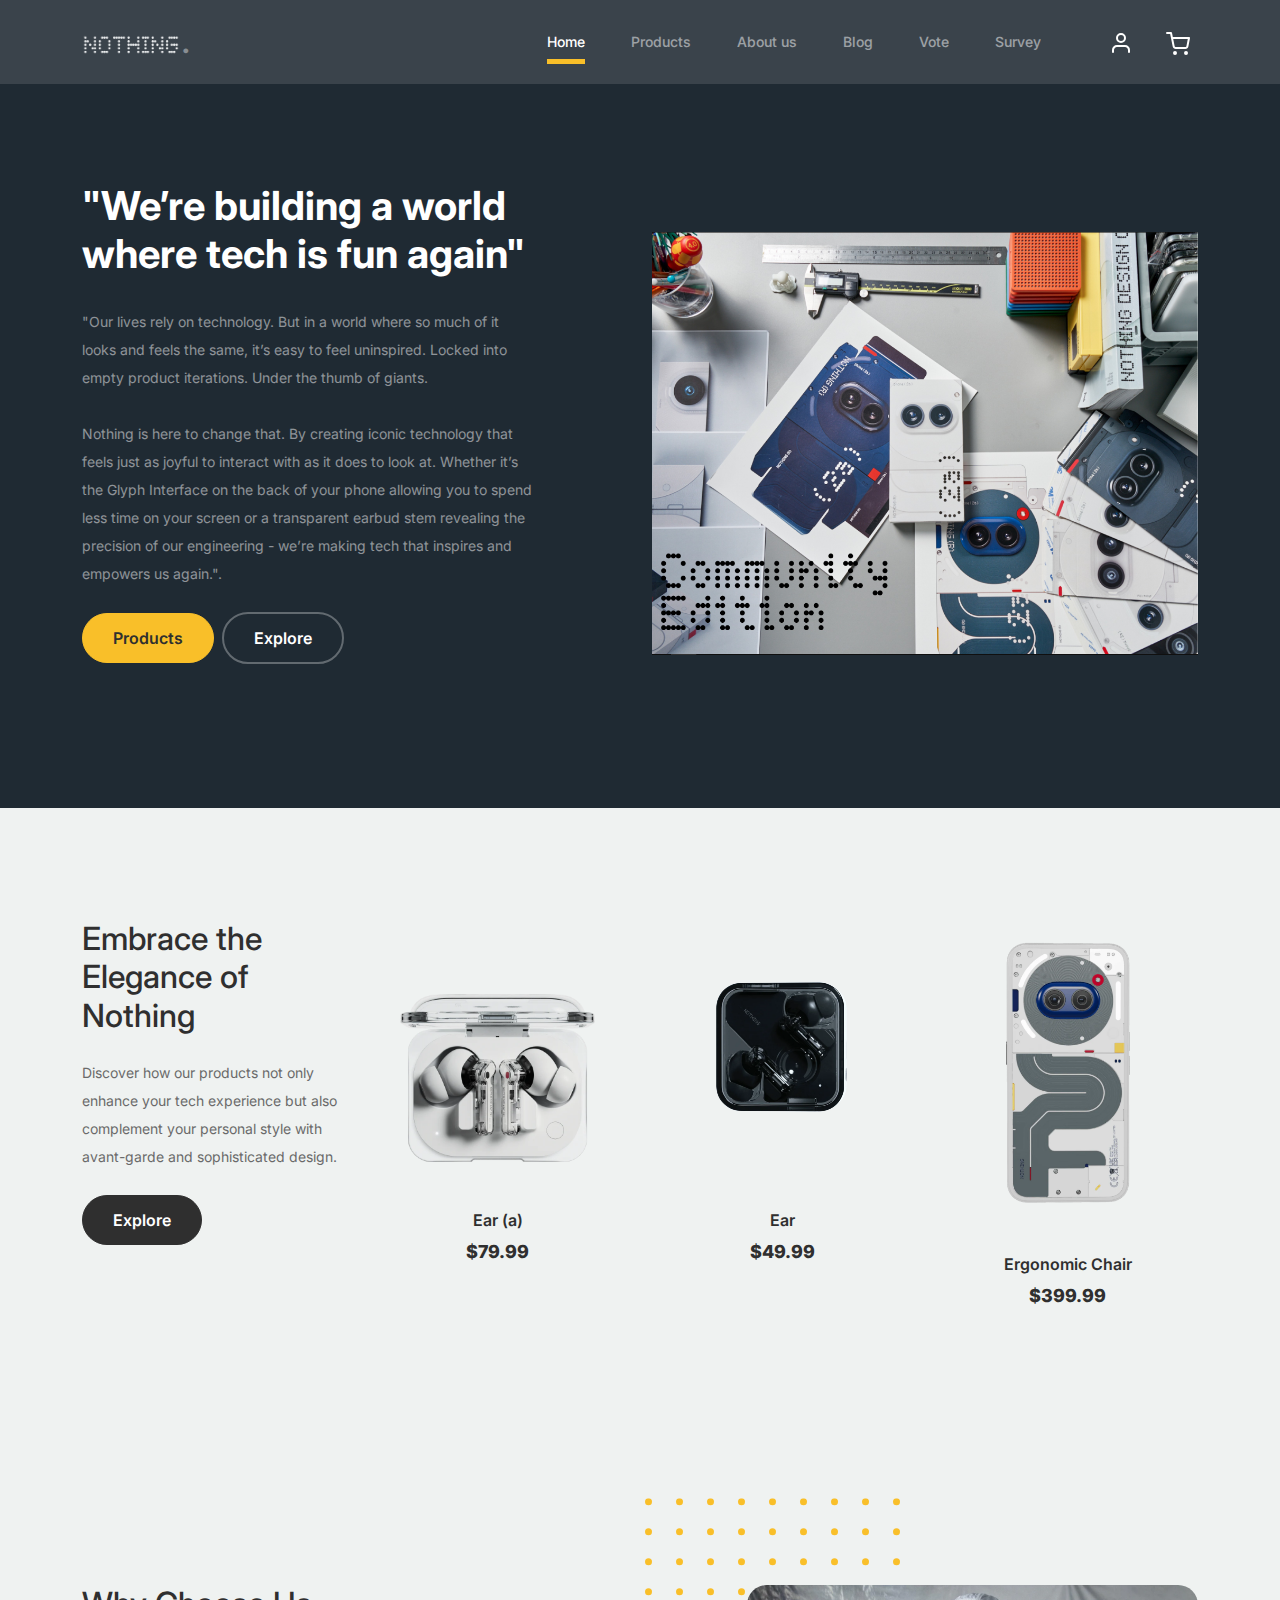
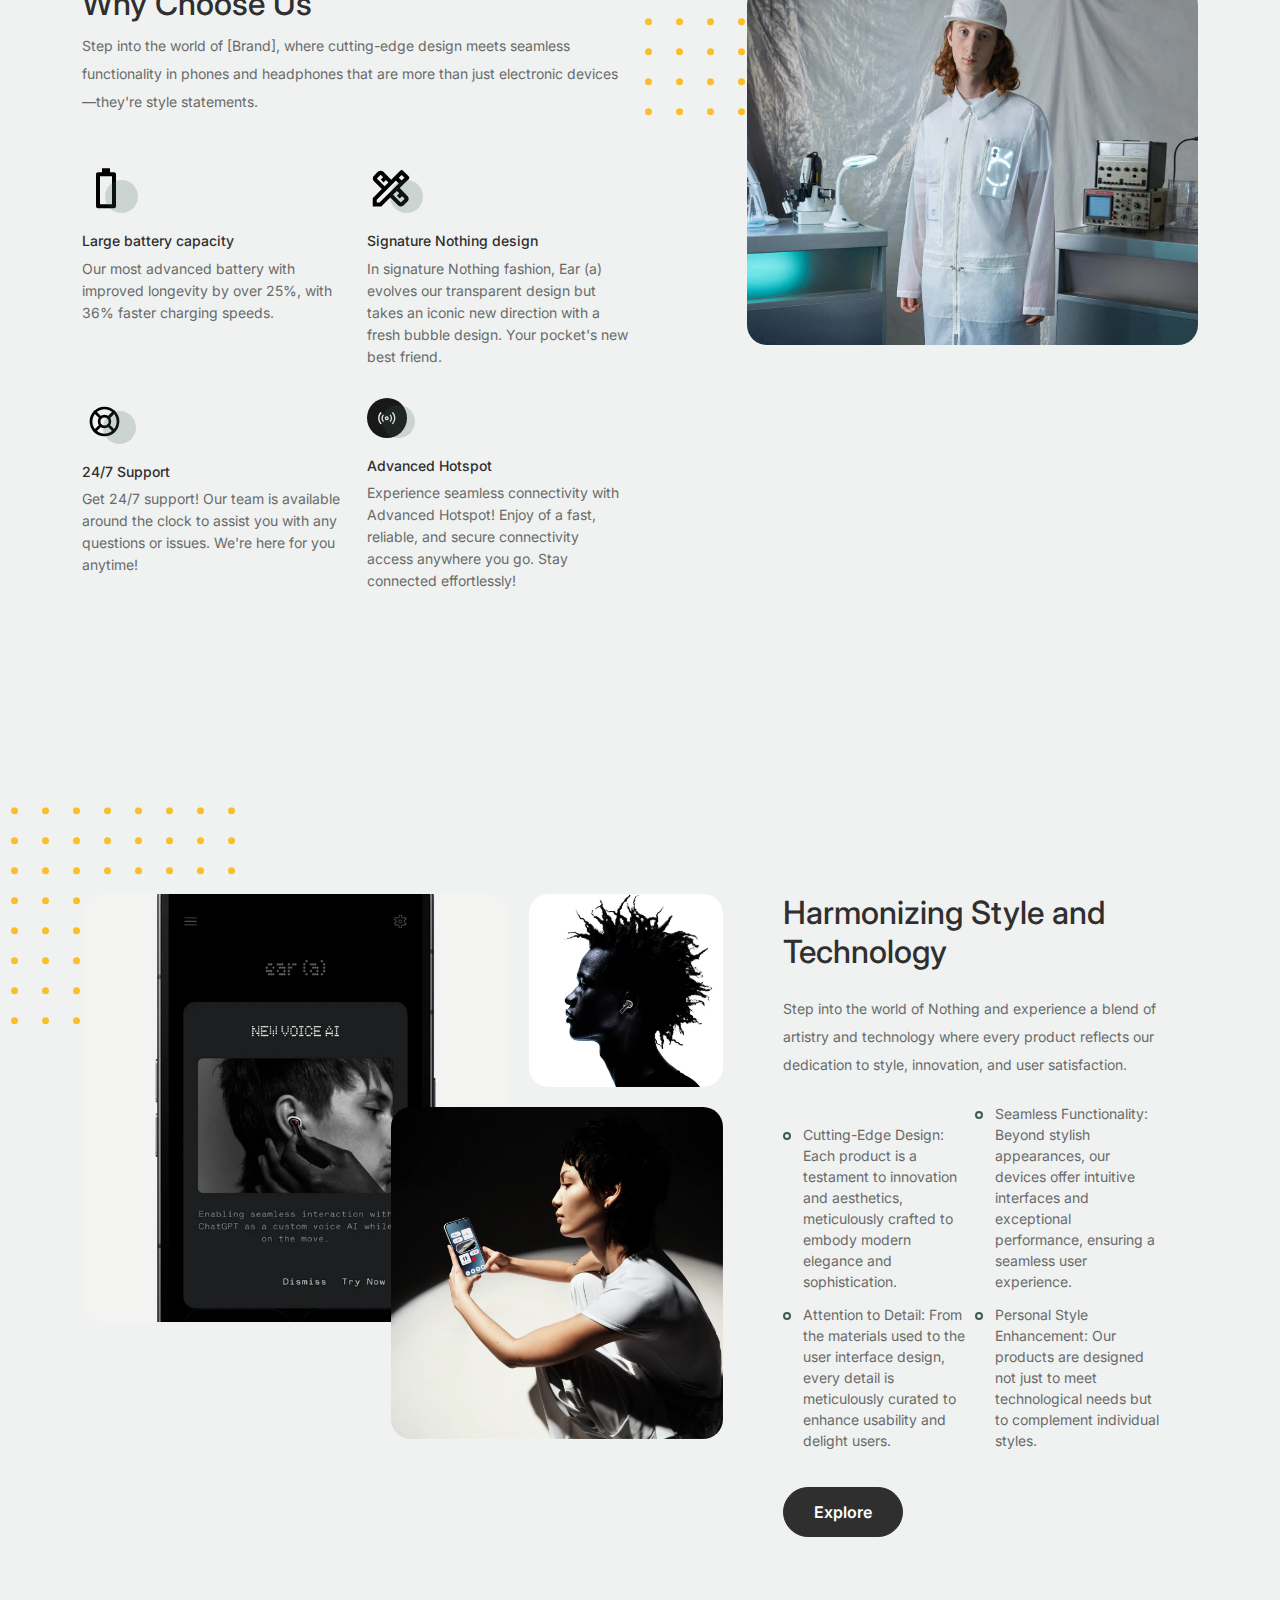
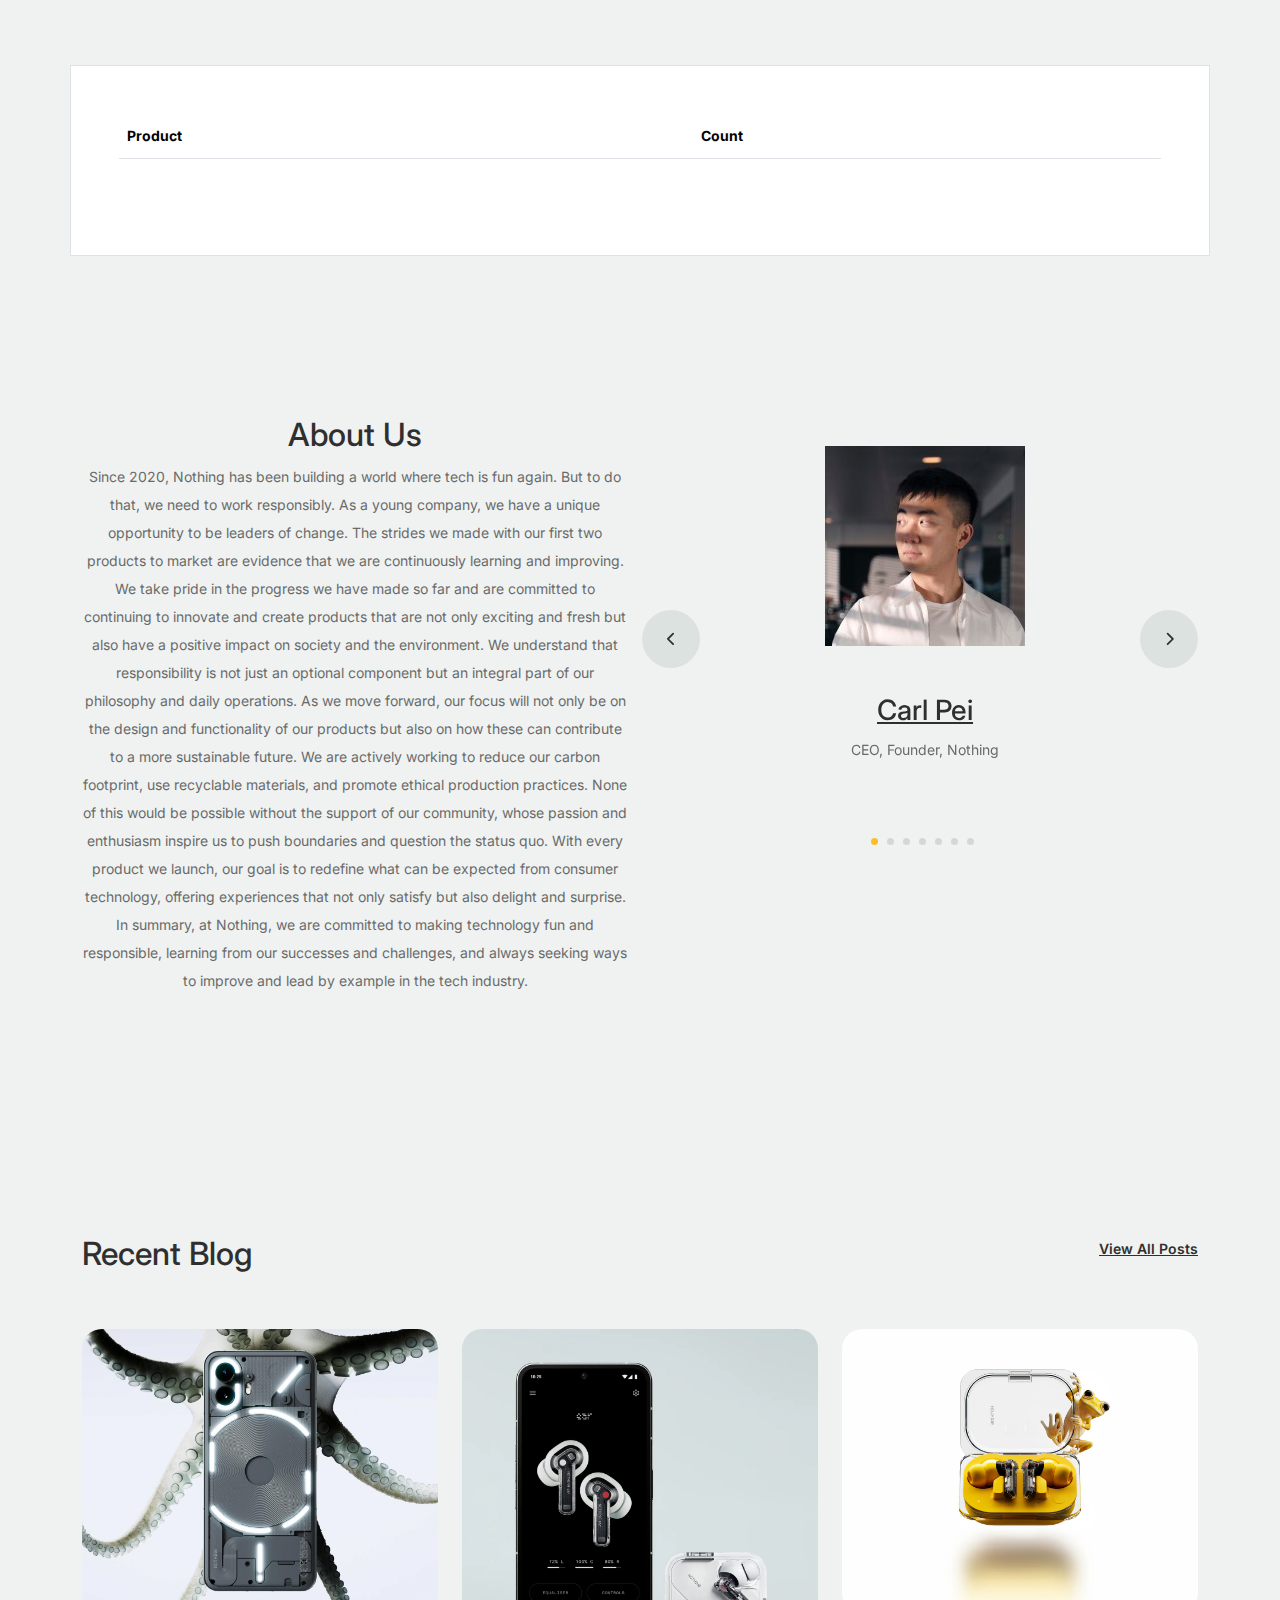
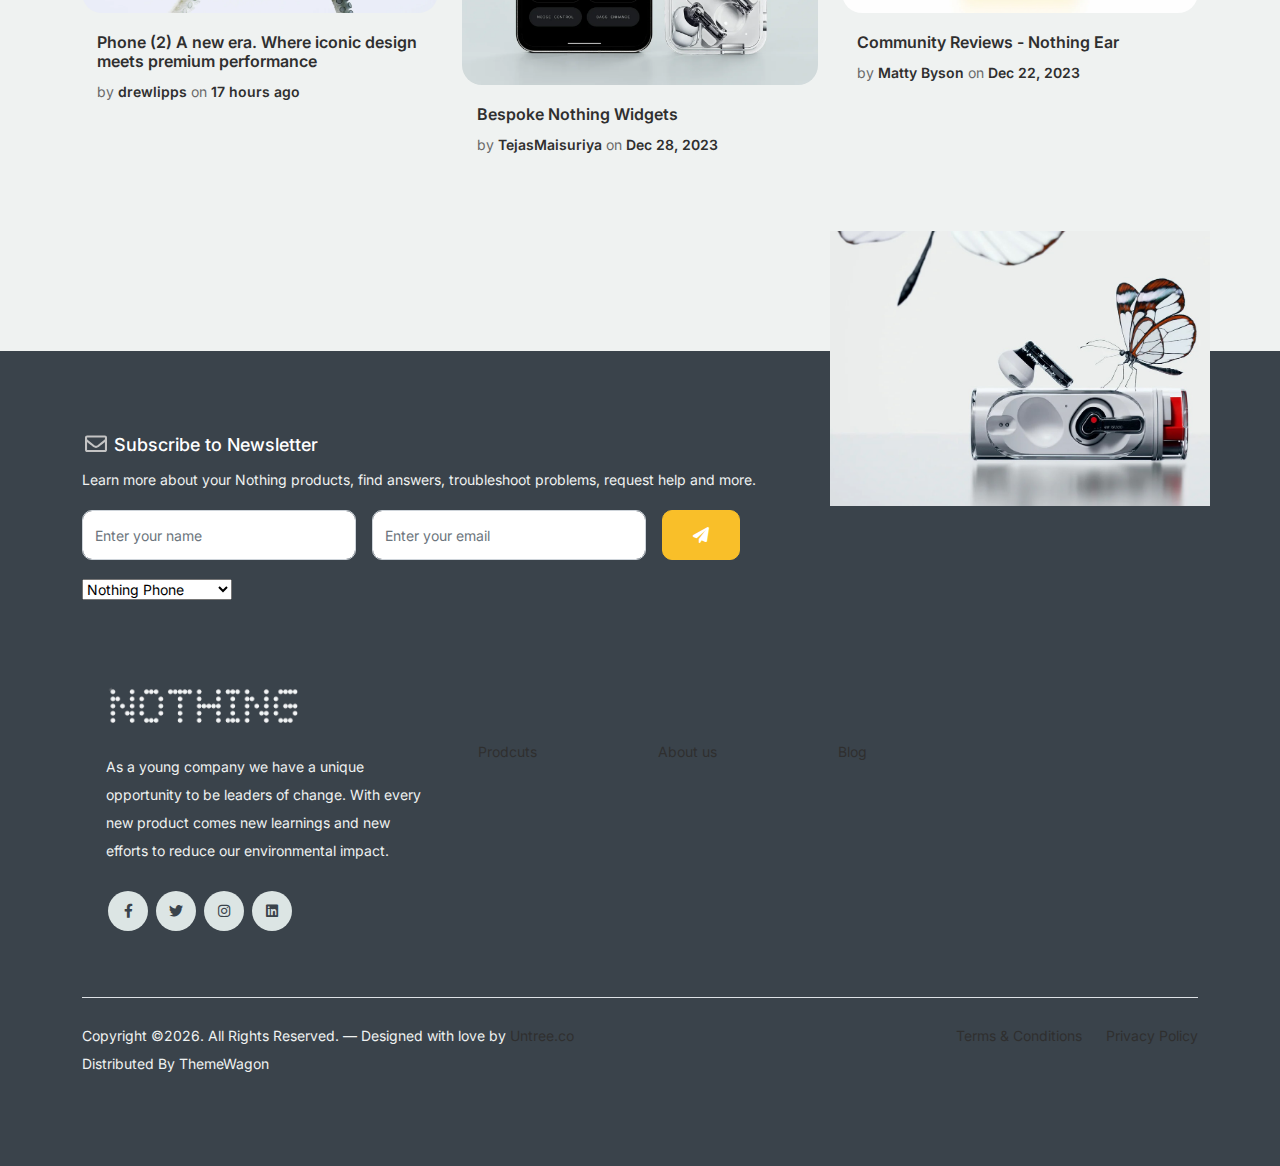
==== commit cc1ad3e5: "Update data" ====
--- a/index.html
+++ b/index.html
@@ -41,10 +41,11 @@
 						<li class="nav-item active">
 							<a class="nav-link" href="index.html">Home</a>
 						</li>
-						<li><a class="nav-link" href="#">Products</a></li>
-						<li><a class="nav-link" href="#">About us</a></li>
-						<li><a class="nav-link" href="#">Blog</a></li>
-						<li><a class="nav-link" href="#">Vote</a></li>
+						<li><a class="nav-link" href="#products">Products</a></li>
+						<li><a class="nav-link" href="#aboutus">About us</a></li>
+						<li><a class="nav-link" href="#blogs">Blog</a></li>
+						<li><a class="nav-link" href="#vote">Vote</a></li>
+						<li><a class="nav-link" href="#result">Survey</a></li>
 					</ul>
 
 					<ul class="custom-navbar-cta navbar-nav mb-2 mb-md-0 ms-5">
@@ -86,7 +87,7 @@
 		<!-- End Hero Section -->
 
 		<!-- Start Product Section -->
-		<div class="product-section">
+		<div class="product-section" id="products">
 			<div class="container">
 				<div class="row">
 
@@ -261,162 +262,105 @@
 		<!-- End Popular Product -->
 
 		<!-- Start Testimonial Slider -->
-		<div class="testimonial-section">
-			<div class="container">
-				<div class="row">
-					<div class="col-lg-7 mx-auto text-center">
+		<div class="testimonial-section" id="aboutus">
+			<div class="container">
+				<div class="row d-flex align-items-start">
+					<!-- Column for text content -->
+					<div class="col-lg-6 order-lg-1 text-lg-left text-center mb-4 mb-lg-0">
 						<h2 class="section-title">About Us</h2>
-					</div>
-				</div>
-
-				<div class="row justify-content-center">
-					<div class="col-lg-12">
+						<p>
+							Since 2020, Nothing has been building a world where tech is fun again. But to do that, we need to work responsibly.
+							As a young company, we have a unique opportunity to be leaders of change. The strides we made with our first two products
+							 to market are evidence that we are continuously learning and improving.
+							We take pride in the progress we have made so far and are committed to continuing to innovate and create products that 
+							are not only exciting and fresh but also have a positive impact on society and the environment. We understand that 
+							responsibility is not just an optional component but an integral part of our philosophy and daily operations.
+							As we move forward, our focus will not only be on the design and functionality of our products but also on how these 
+							can contribute to a more sustainable future. We are actively working to reduce our carbon footprint, use recyclable 
+							materials, and promote ethical production practices.
+							None of this would be possible without the support of our community, whose passion and enthusiasm inspire us to push
+							 boundaries and question the status quo. With every product we launch, our goal is to redefine what can be expected 
+							 from consumer technology, offering experiences that not only satisfy but also delight and surprise.
+							In summary, at Nothing, we are committed to making technology fun and responsible, learning from our successes and 
+							challenges, and always seeking ways to improve and lead by example in the tech industry.</p>
+					</div>
+		
+					<!-- Column for testimonials -->
+					<div class="col-lg-6 order-lg-2">
 						<div class="testimonial-slider-wrap text-center">
-
 							<div id="testimonial-nav">
 								<span class="prev" data-controls="prev"><span class="fa fa-chevron-left"></span></span>
 								<span class="next" data-controls="next"><span class="fa fa-chevron-right"></span></span>
 							</div>
-
+		
 							<div class="testimonial-slider">
-								
-								<div class="item">
-									<div class="row justify-content-center">
-										<div class="col-lg-8 mx-auto">
-
-											<div class="testimonial-block text-center">
-												<div class="col-12 col-md-6 col-lg-3 mb-5 mb-md-0 mx-auto">
-													<img src="images/person_1.jpg" class="img-fluid mb-5">
-													<h3 clas><a href="#"><span class=""> Carl </span> Pei</a></h3>
-													<span class="d-block position mb-4">CEO, Founder, Nothing</span>
-												</div>
-											</div>
-
-										</div>
-									</div>
-								</div> 
-								<!-- END item -->
-
-								<div class="item">
-									<div class="row justify-content-center">
-										<div class="col-lg-12 mx-auto">
-
-											<div class="testimonial-block text-center">
-												<div class="col-12 col-md-6 col-lg-3 mb-5 mb-md-0 mx-auto">
-													<img src="images/person_3.jpg" class="img-fluid mb-5">
-								
-													<h3 clas><a href="#"><span class="">Liam </span> Casey</a></h3>
-													<span class="d-block position mb-4">Founder and CEO, PCH</span>
-												</div>
-											</div>
-
-										</div>
-									</div>
-								</div> 
-								<!-- END item -->
-
-								<div class="item">
-									<div class="row justify-content-center">
-										<div class="col-lg-8 mx-auto">
-
-											<div class="testimonial-block text-center">
-												<div class="col-12 col-md-6 col-lg-3 mb-5 mb-md-0 mx-auto">
-													<img src="images/person_2.jpg" class="img-fluid mb-5">
-													<h3 clas><a href="#"><span class="">Steve</span> Huffman</a></h3>
-													<span class="d-block position mb-4">CEO and Co-founder of Reddit</span>
-												</div>
-											</div>
-
-										</div>
-									</div>
-								</div> 
-								<!-- END item -->
-
-								<div class="item">
-									<div class="row justify-content-center">
-										<div class="col-lg-8 mx-auto">
-
-											<div class="testimonial-block text-center">
-												<div class="col-12 col-md-6 col-lg-3 mb-5 mb-md-0 mx-auto">
-													<img src="images/person_4.jpg" class="img-fluid mb-5">
-								
-													<h3 clas><a href="#"><span class="">Kevin </span> Lin</a></h3>
-													<span class="d-block position mb-4">Co-founder of Twitch</span>
-												</div>
-											</div>
-
-										</div>
-									</div>
-								</div> 
-								<!-- END item -->
-
-								<div class="item">
-									<div class="row justify-content-center">
-										<div class="col-lg-8 mx-auto">
-
-											<div class="testimonial-block text-center">
-												<div class="col-12 col-md-6 col-lg-3 mb-5 mb-md-0 mx-auto">
-													<img src="images/person_5.jpg" class="img-fluid mb-5">
-													<h3 clas><a href="#"><span class="">Josh </span> Buckley</a></h3>
-													<span class="d-block position mb-4">CEO of Product Hunt
-								
-													</span>
-													
-												</div>
-											</div>
-
-										</div>
-									</div>
-								</div> 
-								<!-- END item -->
-
-								<div class="item">
-									<div class="row justify-content-center">
-										<div class="col-lg-8 mx-auto">
-
-											<div class="testimonial-block text-center">
-												<div class="col-12 col-md-6 col-lg-3 mb-5 mb-md-0 mx-auto">
-													<img src="images/person_6.jpg" class="img-fluid mb-5">
-													<h3 clas><a href="#"><span class="">Paddy </span> Cosgrave</a></h3>
-													<span class="d-block position mb-4">Founder of Web Summit</span>
-													
-												</div>
-											</div>
-
-										</div>
-									</div>
-								</div> 
-								<!-- END item -->
-
-								<div class="item">
-									<div class="row justify-content-center">
-										<div class="col-lg-8 mx-auto">
-
-											<div class="testimonial-block text-center">
-												<div class="col-12 col-md-6 col-lg-3 mb-5 mb-md-0 mx-auto">
-													<img src="images/person_7.jpg" class="img-fluid mb-5">
-													<h3 clas><a href="#"><span class="">Casey</span> Neistat</a></h3>
-													<span class="d-block position mb-4">YouTuber</span>
-													
-												</div>
-											</div>
-
-										</div>
-									</div>
-								</div> 
-								<!-- END item -->
-
-							</div>
-
-						</div>
-					</div>
-				</div>
-			</div>
-		</div>
+								<!-- Testimonial items -->
+								<div class="item">
+									<div class="testimonial-block text-center">
+										<img src="images/person_1.jpg" class="img-fluid mb-5">
+										<h3><a href="#">Carl Pei</a></h3>
+										<span class="d-block position mb-4">CEO, Founder, Nothing</span>
+									</div>
+								</div>
+		
+								<div class="item">
+									<div class="testimonial-block text-center">
+										<img src="images/person_3.jpg" class="img-fluid mb-5">
+										<h3><a href="#">Liam Casey</a></h3>
+										<span class="d-block position mb-4">Founder and CEO, PCH</span>
+									</div>
+								</div>
+		
+								<div class="item">
+									<div class="testimonial-block text-center">
+										<img src="images/person_2.jpg" class="img-fluid mb-5">
+										<h3><a href="#">Steve Huffman</a></h3>
+										<span class="d-block position mb-4">CEO and Co-founder of Reddit</span>
+									</div>
+								</div>
+		
+								<div class="item">
+									<div class="testimonial-block text-center">
+										<img src="images/person_4.jpg" class="img-fluid mb-5">
+										<h3><a href="#">Kevin Lin</a></h3>
+										<span class="d-block position mb-4">Co-founder of Twitch</span>
+									</div>
+								</div>
+		
+								<div class="item">
+									<div class="testimonial-block text-center">
+										<img src="images/person_5.jpg" class="img-fluid mb-5">
+										<h3><a href="#">Josh Buckley</a></h3>
+										<span class="d-block position mb-4">CEO of Product Hunt</span>
+									</div>
+								</div>
+		
+								<div class="item">
+									<div class="testimonial-block text-center">
+										<img src="images/person_6.jpg" class="img-fluid mb-5">
+										<h3><a href="#">Paddy Cosgrave</a></h3>
+										<span class="d-block position mb-4">Founder of Web Summit</span>
+									</div>
+								</div>
+		
+								<div class="item">
+									<div class="testimonial-block text-center">
+										<img src="images/person_7.jpg" class="img-fluid mb-5">
+										<h3><a href="#">Casey Neistat</a></h3>
+										<span class="d-block position mb-4">YouTuber</span>
+									</div>
+								</div>
+							</div> <!-- .testimonial-slider -->
+						</div> <!-- .testimonial-slider-wrap -->
+					</div> <!-- .col-lg-6 -->
+				</div> <!-- .row -->
+			</div> <!-- .container -->
+		</div> <!-- .testimonial-section -->
+		
 		<!-- End Testimonial Slider -->
 
 		<!-- Start Blog Section -->
-		<div class="blog-section">
+		<div class="blog-section" id="blogs">
 			<div class="container">
 				<div class="row mb-5">
 					<div class="col-md-6">
@@ -471,7 +415,7 @@
 		<!-- End Blog Section -->	
 
 		<!-- Start Footer Section -->
-		<footer class="footer-section">
+		<footer class="footer-section" id="vote">
 			<div class="container relative">
 
 				<div class="sofa-img">
--- a/css/style.css
+++ b/css/style.css
@@ -119,7 +119,7 @@
         font-size: 54px; } }
   .hero p {
     color: rgba(255, 255, 255, 0.5);
-    margin-botom: 30px; }
+    /*margin-botom: 30px;*/ }
   .hero .hero-img-wrap {
     position: relative; }
     .hero .hero-img-wrap img {
@@ -305,7 +305,7 @@
   .we-help-section .imgs-grid {
     display: -ms-grid;
     display: grid;
-    -ms-grid-columns: (1fr)[27];
+    /*-ms-grid-columns: (1fr)[27];*/
     grid-template-columns: repeat(27, 1fr);
     position: relative; }
     .we-help-section .imgs-grid:before {
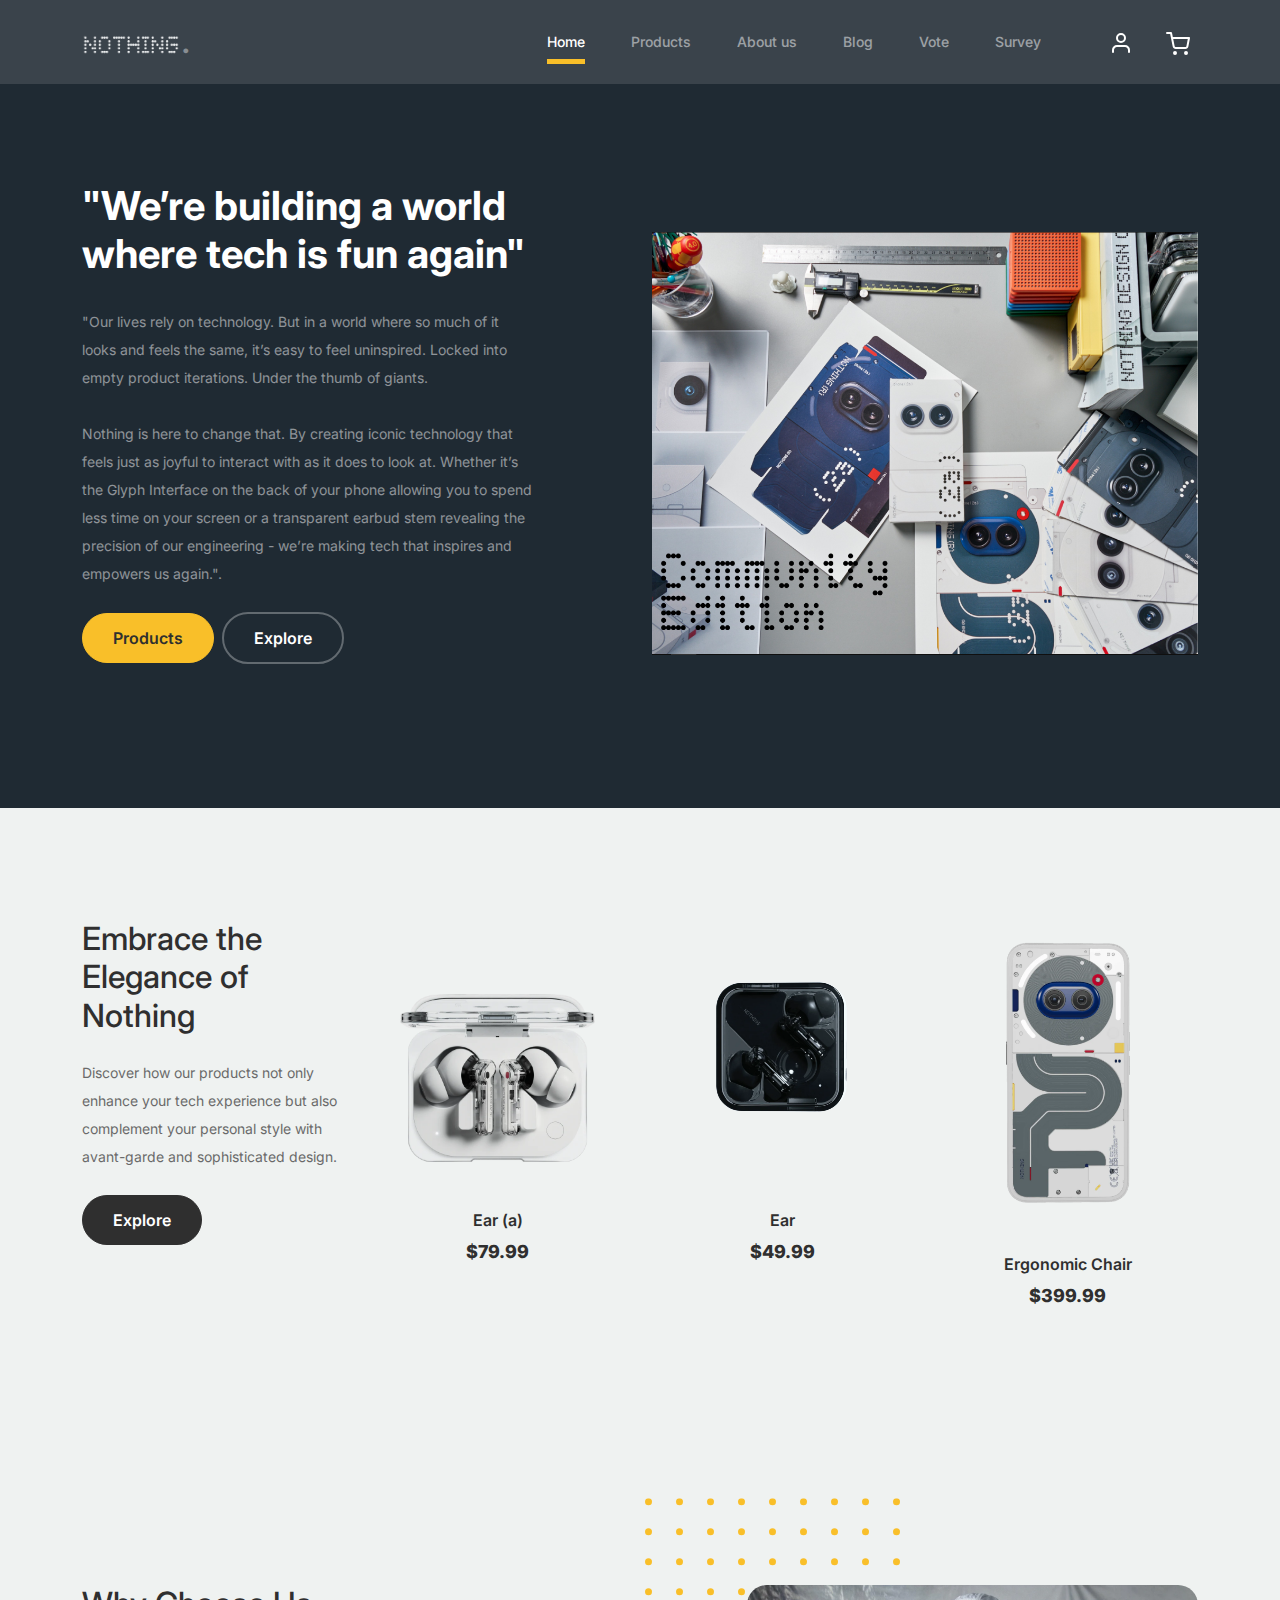
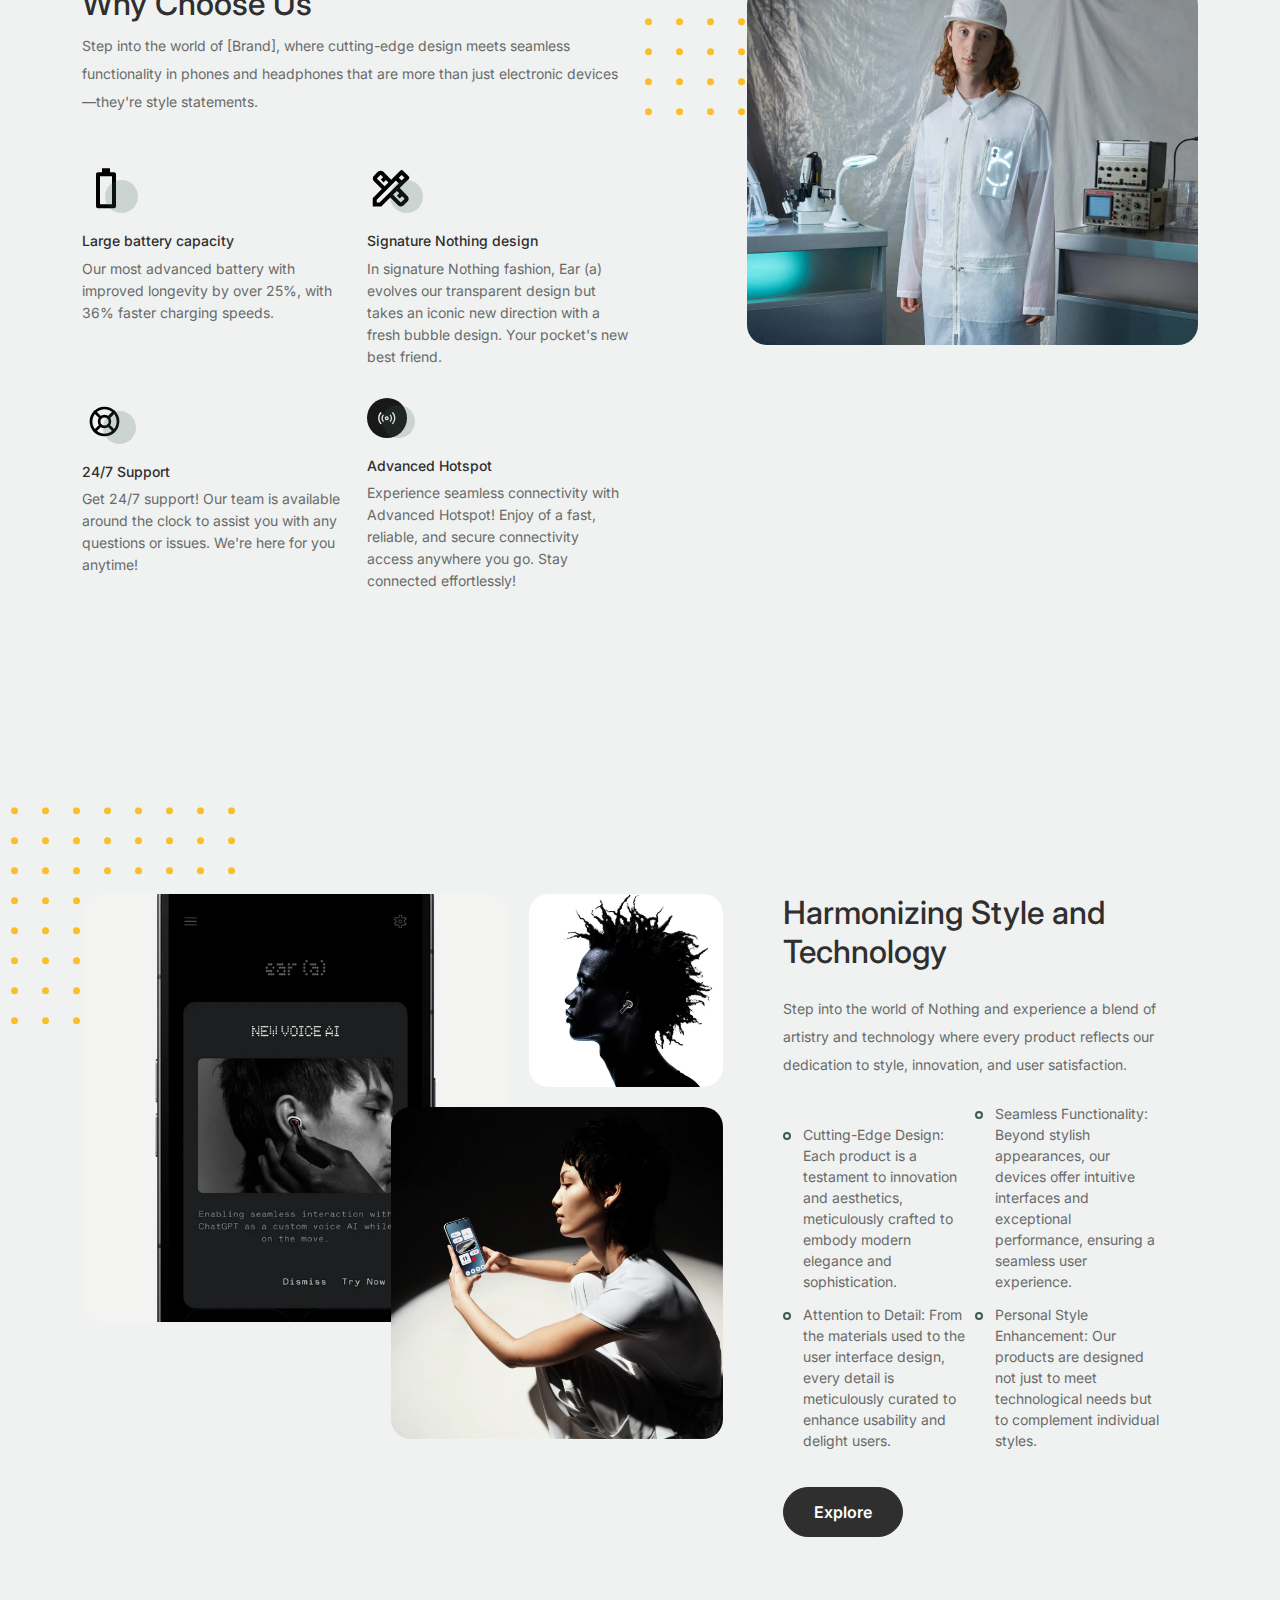
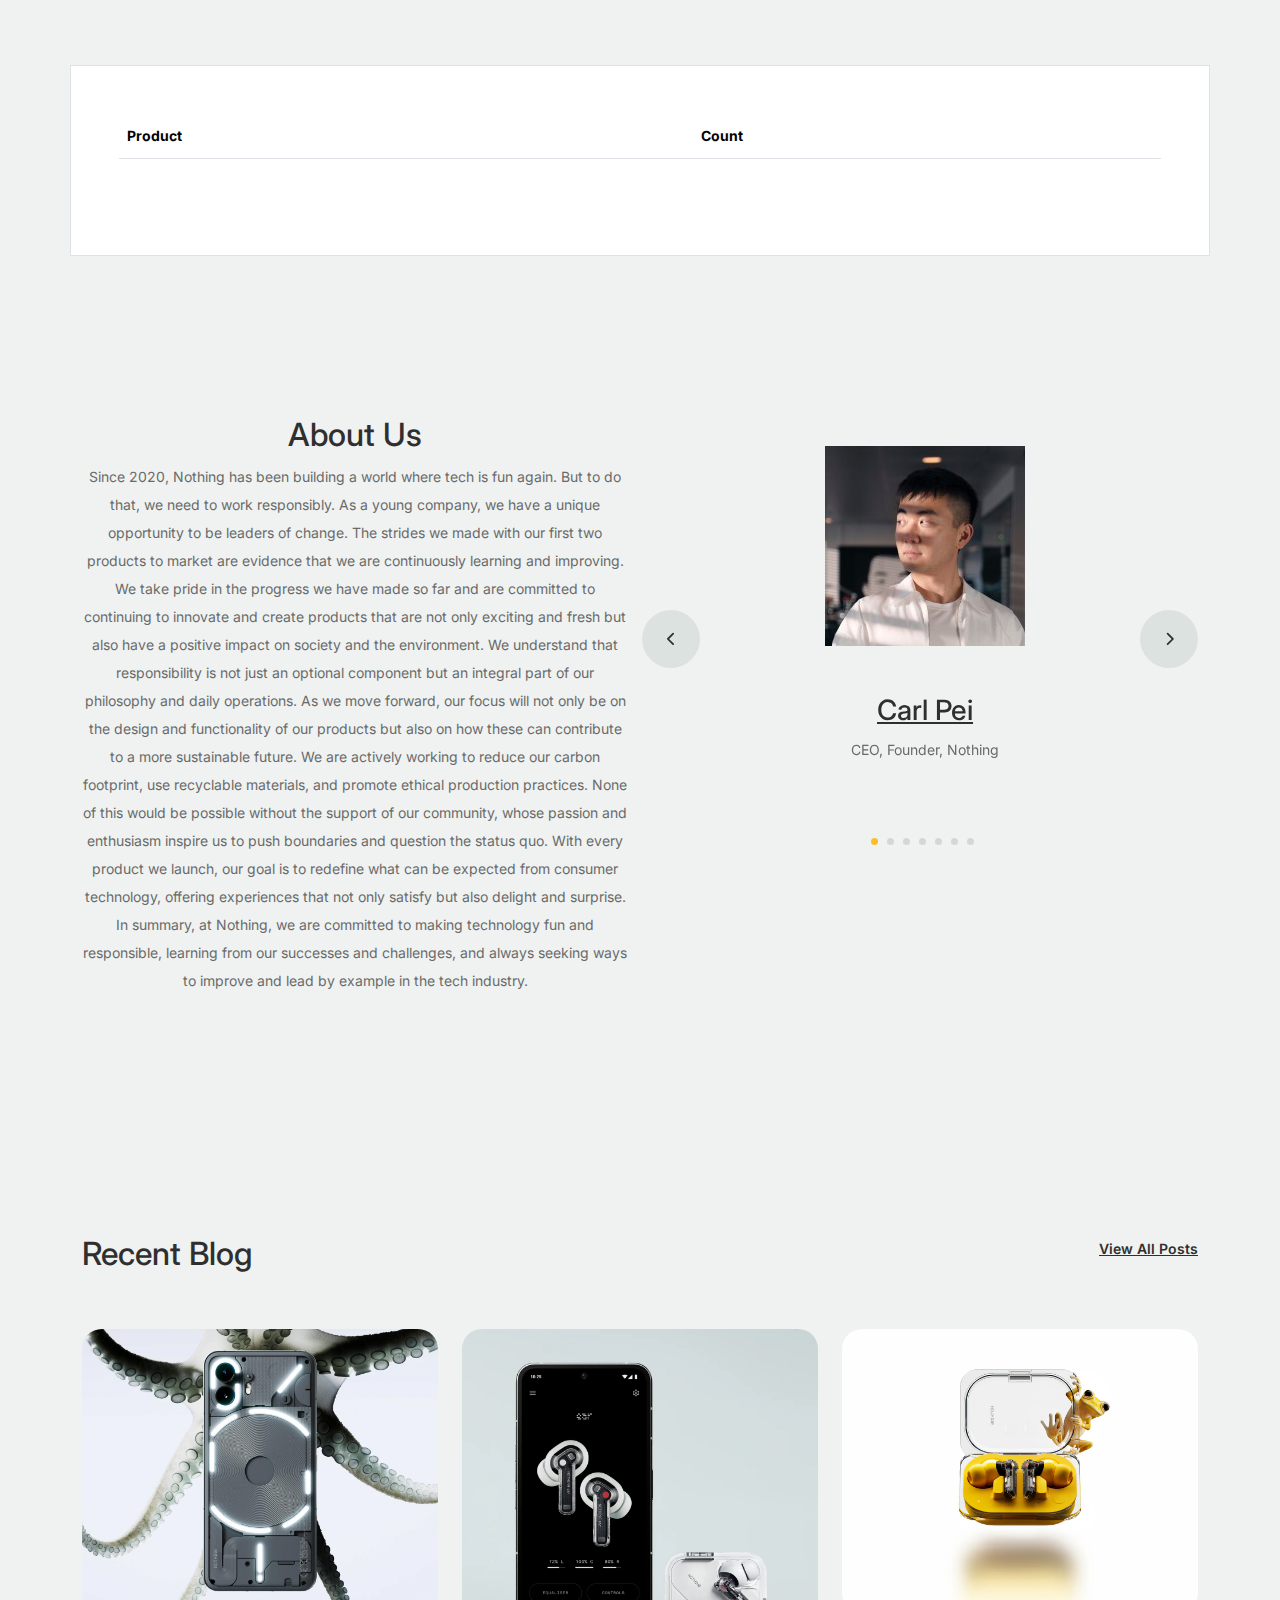
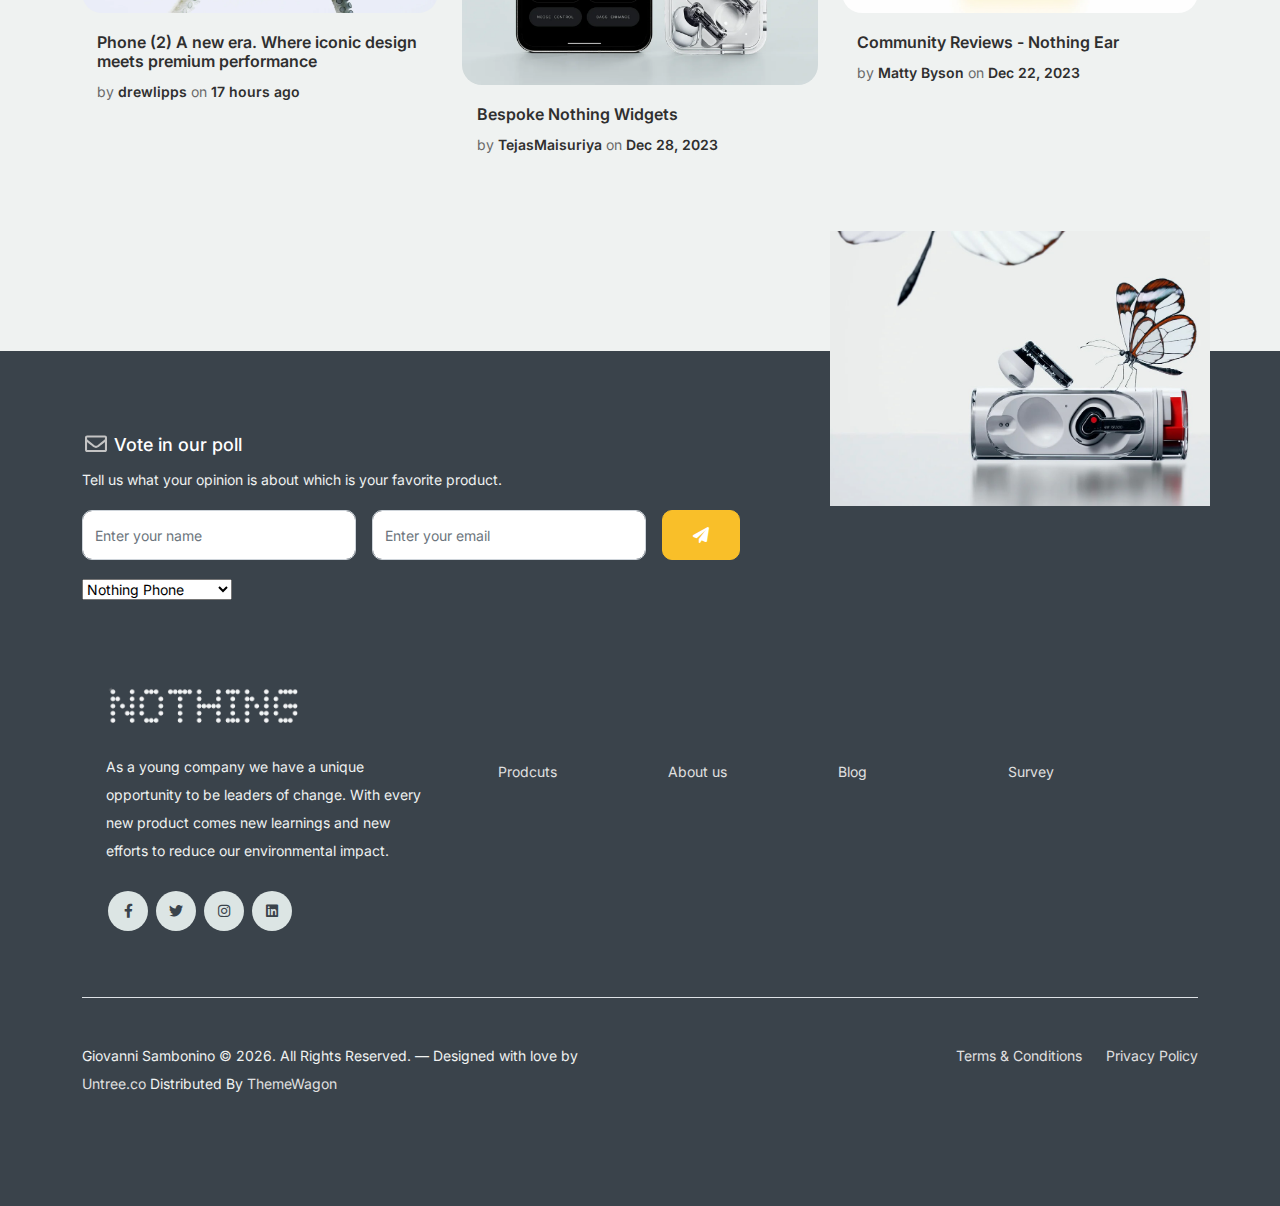
==== commit b0586b47: "Update data" ====
--- a/index.html
+++ b/index.html
@@ -7,517 +7,572 @@
 */ -->
 <!doctype html>
 <html lang="en">
+
 <head>
-  <meta charset="utf-8">
-  <meta name="viewport" content="width=device-width, initial-scale=1, shrink-to-fit=no">
-  <meta name="author" content="Untree.co">
-  <link rel="shortcut icon" href="images/favicon.png">
-
-  <meta name="description" content="" />
-  <meta name="keywords" content="bootstrap, bootstrap4" />
-
-		<!-- Bootstrap CSS -->
-		<link href="css/bootstrap.min.css" rel="stylesheet">
-		<link href="https://cdnjs.cloudflare.com/ajax/libs/font-awesome/6.0.0-beta3/css/all.min.css" rel="stylesheet">
-		<link href="css/tiny-slider.css" rel="stylesheet">
-		<link href="css/style.css" rel="stylesheet">
-		<title>Furni Free Bootstrap 5 Template for Furniture and Interior Design Websites by Untree.co </title>
-	</head>
-
-	<body>
-
-		<!-- Start Header/Navigation -->
-		<nav class="custom-navbar navbar navbar navbar-expand-md navbar-dark bg-dark" arial-label="Furni navigation bar">
-
-			<div class="container">
-				<a class="navbar-brand" href="index.html"><img src="images/nothing-logo.png" class="img-fluid" width="100px" alt="Nothing Logo"><span>.</span></a>
-
-				<button class="navbar-toggler" type="button" data-bs-toggle="collapse" data-bs-target="#navbarsFurni" aria-controls="navbarsFurni" aria-expanded="false" aria-label="Toggle navigation">
-					<span class="navbar-toggler-icon"></span>
-				</button>
-
-				<div class="collapse navbar-collapse" id="navbarsFurni">
-					<ul class="custom-navbar-nav navbar-nav ms-auto mb-2 mb-md-0">
-						<li class="nav-item active">
-							<a class="nav-link" href="index.html">Home</a>
-						</li>
-						<li><a class="nav-link" href="#products">Products</a></li>
-						<li><a class="nav-link" href="#aboutus">About us</a></li>
-						<li><a class="nav-link" href="#blogs">Blog</a></li>
-						<li><a class="nav-link" href="#vote">Vote</a></li>
-						<li><a class="nav-link" href="#result">Survey</a></li>
+	<meta charset="utf-8">
+	<meta name="viewport" content="width=device-width, initial-scale=1, shrink-to-fit=no">
+	<meta name="author" content="Giovanni Sambonino & Untree.co">
+	<link rel="shortcut icon" href="images/favicon.png">
+
+	<meta name="description" content="" />
+	<meta name="keywords" content="bootstrap, bootstrap4, Nothing, nothing, Giovanni, sambonino" />
+
+	<!-- Bootstrap CSS -->
+	<link href="css/bootstrap.min.css" rel="stylesheet">
+	<link href="https://cdnjs.cloudflare.com/ajax/libs/font-awesome/6.0.0-beta3/css/all.min.css" rel="stylesheet">
+	<link href="css/tiny-slider.css" rel="stylesheet">
+	<link href="css/style.css" rel="stylesheet">
+	<title>Nothing International </title>
+</head>
+
+<body>
+	<!-- Button for the top -->
+	<button id="scrollToTopBtn" class="scrollToTopBtn">
+		<i class="fa fa-arrow-up"></i>
+	</button>
+
+
+	<!-- Start Header/Navigation -->
+	<nav class="custom-navbar navbar navbar navbar-expand-md navbar-dark bg-dark" arial-label="Furni navigation bar">
+
+		<div class="container">
+			<a class="navbar-brand" href="index.html"><img src="images/nothing-logo.png" class="img-fluid" width="100px"
+					alt="Nothing Logo"><span>.</span></a>
+
+			<button class="navbar-toggler" type="button" data-bs-toggle="collapse" data-bs-target="#navbarsFurni"
+				aria-controls="navbarsFurni" aria-expanded="false" aria-label="Toggle navigation">
+				<span class="navbar-toggler-icon"></span>
+			</button>
+
+			<div class="collapse navbar-collapse" id="navbarsFurni">
+				<ul class="custom-navbar-nav navbar-nav ms-auto mb-2 mb-md-0">
+					<li class="nav-item active">
+						<a class="nav-link" href="index.html">Home</a>
+					</li>
+					<li><a class="nav-link" href="#products">Products</a></li>
+					<li><a class="nav-link" href="#aboutus">About us</a></li>
+					<li><a class="nav-link" href="#blogs">Blog</a></li>
+					<li><a class="nav-link" href="#vote">Vote</a></li>
+					<li><a class="nav-link" href="#result">Survey</a></li>
+				</ul>
+
+				<ul class="custom-navbar-cta navbar-nav mb-2 mb-md-0 ms-5">
+					<li><a class="nav-link" href="#"><img src="images/user.svg"></a></li>
+					<li><a class="nav-link" href="cart.html"><img src="images/cart.svg"></a></li>
+				</ul>
+			</div>
+		</div>
+
+	</nav>
+	<!-- End Header/Navigation -->
+
+	<!-- Start Hero Section -->
+	<div class="hero">
+		<div class="container">
+			<div class="row justify-content-between">
+				<div class="col-lg-5">
+					<div class="intro-excerpt">
+						<h1>"We’re building a world <span clsas="d-block">where tech is fun again"</span></h1>
+						<p class="mb-4">"Our lives rely on technology. But in a world where so much of it looks and
+							feels the same,
+							it’s easy to feel uninspired. Locked into empty product iterations. Under the thumb of
+							giants.
+							<br>
+							<br>
+							Nothing is here to change that. By creating iconic technology that feels just as joyful to
+							interact with
+							as it does to look at. Whether it’s the Glyph Interface on the back of your phone allowing
+							you to spend
+							less time on your screen or a transparent earbud stem revealing the precision of our
+							engineering - we’re
+							making tech that inspires and empowers us again.".
+						</p>
+						<p><a href="" class="btn btn-secondary me-2">Products</a><a href="#"
+								class="btn btn-white-outline">Explore</a></p>
+					</div>
+				</div>
+				<div class="col-lg-6 ">
+					<div class="hero-img-wrap">
+						<img src="images/top.png" width="1000px" class="img-fluid">
+					</div>
+				</div>
+			</div>
+		</div>
+	</div>
+	<!-- End Hero Section -->
+
+	<!-- Start Product Section -->
+	<div class="product-section" id="products">
+		<div class="container">
+			<div class="row">
+
+				<!-- Start Column 1 -->
+				<div class="col-md-12 col-lg-3 mb-5 mb-lg-0">
+					<h2 class="mb-4 section-title">Embrace the Elegance of Nothing</h2>
+					<p class="mb-4">Discover how our products not only enhance your tech experience but also complement
+						your personal style
+						with avant-garde and sophisticated design. </p>
+					<p><a href="#" class="btn">Explore</a></p>
+				</div>
+				<!-- End Column 1 -->
+
+				<!-- Start Column 2 -->
+				<div class="col-12 col-md-4 col-lg-3 mb-5 mb-md-0">
+					<a class="product-item" href="cart.html">
+						<img src="images/product-1.png" class="img-fluid product-thumbnail">
+						<h3 class="product-title">Ear (a)</h3>
+						<strong class="product-price">$79.99</strong>
+
+						<span class="icon-cross">
+							<img src="images/cross.svg" class="img-fluid">
+						</span>
+					</a>
+				</div>
+				<!-- End Column 2 -->
+
+				<!-- Start Column 3 -->
+				<div class="col-12 col-md-4 col-lg-3 mb-5 mb-md-0">
+					<a class="product-item" href="cart.html">
+						<img src="images/product-2.png" class="img-fluid product-thumbnail">
+						<h3 class="product-title">Ear </h3>
+						<strong class="product-price">$49.99</strong>
+
+						<span class="icon-cross">
+							<img src="images/cross.svg" class="img-fluid">
+						</span>
+					</a>
+				</div>
+				<!-- End Column 3 -->
+
+				<!-- Start Column 4 -->
+				<div class="col-12 col-md-4 col-lg-3 mb-5 mb-md-0">
+					<a class="product-item" href="cart.html">
+						<img src="images/Phone (2a).png" width="145px" class="img-fluid product-thumbnail">
+						<h3 class="product-title">Ergonomic Chair</h3>
+						<strong class="product-price">$399.99</strong>
+
+						<span class="icon-cross">
+							<img src="images/cross.svg" class="img-fluid">
+						</span>
+					</a>
+				</div>
+				<!-- End Column 4 -->
+			</div>
+		</div>
+	</div>
+	<!-- End Product Section -->
+
+	<!-- Start Why Choose Us Section -->
+	<div class="why-choose-section">
+		<div class="container">
+			<div class="row justify-content-between">
+				<div class="col-lg-6">
+					<h2 class="section-title">Why Choose Us</h2>
+					<p>Step into the world of [Brand], where cutting-edge design meets seamless functionality
+						in phones and headphones that are more than just electronic devices—they're style statements.
+					</p>
+
+					<div class="row my-5">
+						<div class="col-6 col-md-6">
+							<div class="feature">
+								<div class="icon">
+									<img src="images/battery_0_bar_48x.svg" alt="Image" class="imf-fluid">
+								</div>
+								<h3>Large battery capacity</h3>
+								<p>Our most advanced battery with
+									improved longevity by over 25%, with 36% faster charging speeds.</p>
+							</div>
+						</div>
+
+						<div class="col-6 col-md-6">
+							<div class="feature">
+								<div class="icon">
+									<img src="images/design_services_48x.svg" alt="Image" class="imf-fluid">
+								</div>
+								<h3>Signature Nothing design</h3>
+								<p>In signature Nothing fashion, Ear (a) evolves our transparent design but takes an
+									iconic new direction with a fresh bubble design. Your pocket's new best friend.</p>
+							</div>
+						</div>
+
+						<div class="col-6 col-md-6">
+							<div class="feature">
+								<div class="icon">
+									<img src="images/support.svg" alt="Image" class="imf-fluid">
+								</div>
+								<h3>24/7 Support</h3>
+								<p>Get 24/7 support! Our team is available around the clock to assist you with any
+									questions or issues. We're here for you anytime!</p>
+							</div>
+						</div>
+
+						<div class="col-6 col-md-6">
+							<div class="feature">
+								<div class="icon">
+									<img src="images/Advanced_Hotspot.svg" width="40px" height="40px" alt="Image"
+										class="imf-fluid">
+								</div>
+								<h3>Advanced Hotspot</h3>
+								<p>Experience seamless connectivity with Advanced Hotspot! Enjoy of a fast, reliable,
+									and secure connectivity access anywhere you go. Stay connected effortlessly!</p>
+							</div>
+						</div>
+
+					</div>
+				</div>
+
+				<div class="col-lg-5">
+					<div class="img-wrap">
+						<img src="images/why-choose-us-img.jpg" alt="Image" class="img-fluid">
+					</div>
+				</div>
+
+			</div>
+		</div>
+	</div>
+	<!-- End Why Choose Us Section -->
+
+	<!-- Start We Help Section -->
+	<div class="we-help-section">
+		<div class="container">
+			<div class="row justify-content-between">
+				<div class="col-lg-7 mb-5 mb-lg-0">
+					<div class="imgs-grid">
+						<div class="grid grid-1"><img src="images/img-grid-1.jpg" alt="Untree.co"></div>
+						<div class="grid grid-2"><img src="images/img-grid-2.jpg" alt="Untree.co"></div>
+						<div class="grid grid-3"><img src="images/img-grid-3.jpg" alt="Untree.co"></div>
+					</div>
+				</div>
+				<div class="col-lg-5 ps-lg-5">
+					<h2 class="section-title mb-4"> Harmonizing Style and Technology</h2>
+					<p>Step into the world of Nothing and experience a blend of artistry and technology where
+						every product reflects our dedication to style, innovation, and user satisfaction.</p>
+
+					<ul class="list-unstyled custom-list my-4">
+						<li>Cutting-Edge Design: Each product is a testament to innovation and aesthetics, meticulously
+							crafted to embody modern elegance and sophistication.</li>
+						<li>Seamless Functionality: Beyond stylish appearances, our devices offer intuitive interfaces
+							and exceptional performance, ensuring a seamless user experience.</li>
+						<li>Attention to Detail: From the materials used to the user interface design, every detail is
+							meticulously curated to enhance usability and delight users.</li>
+						<li>Personal Style Enhancement: Our products are designed not just to meet technological needs
+							but to complement individual styles.</li>
 					</ul>
-
-					<ul class="custom-navbar-cta navbar-nav mb-2 mb-md-0 ms-5">
-						<li><a class="nav-link" href="#"><img src="images/user.svg"></a></li>
-						<li><a class="nav-link" href="cart.html"><img src="images/cart.svg"></a></li>
+					<p><a herf="#" class="btn">Explore</a></p>
+				</div>
+			</div>
+		</div>
+	</div>
+	<!-- End We Help Section -->
+
+	<!-- Start Popular Product -->
+	<div id="result" class="popular-product">
+		<div class="container">
+			<div class="row">
+				<div class="p-3 p-lg-5 border bg-white">
+					<table class="table site-block-order-table mb-5">
+						<thead>
+							<th>Product</th>
+							<th>Count</th>
+						</thead>
+						<tbody id="tablebody">
+							<!-- Filas dinámicas -->
+						</tbody>
+					</table>
+				</div>
+
+			</div>
+		</div>
+	</div>
+	<!-- End Popular Product -->
+
+	<!-- Start Testimonial Slider -->
+	<div class="testimonial-section" id="aboutus">
+		<div class="container">
+			<div class="row d-flex align-items-start">
+				<!-- Column for text content -->
+				<div class="col-lg-6 order-lg-1 text-lg-left text-center mb-4 mb-lg-0">
+					<h2 class="section-title">About Us</h2>
+					<p>
+						Since 2020, Nothing has been building a world where tech is fun again. But to do that, we need
+						to work responsibly.
+						As a young company, we have a unique opportunity to be leaders of change. The strides we made
+						with our first two products
+						to market are evidence that we are continuously learning and improving.
+						We take pride in the progress we have made so far and are committed to continuing to innovate
+						and create products that
+						are not only exciting and fresh but also have a positive impact on society and the environment.
+						We understand that
+						responsibility is not just an optional component but an integral part of our philosophy and
+						daily operations.
+						As we move forward, our focus will not only be on the design and functionality of our products
+						but also on how these
+						can contribute to a more sustainable future. We are actively working to reduce our carbon
+						footprint, use recyclable
+						materials, and promote ethical production practices.
+						None of this would be possible without the support of our community, whose passion and
+						enthusiasm inspire us to push
+						boundaries and question the status quo. With every product we launch, our goal is to redefine
+						what can be expected
+						from consumer technology, offering experiences that not only satisfy but also delight and
+						surprise.
+						In summary, at Nothing, we are committed to making technology fun and responsible, learning from
+						our successes and
+						challenges, and always seeking ways to improve and lead by example in the tech industry.</p>
+				</div>
+
+				<!-- Column for testimonials -->
+				<div class="col-lg-6 order-lg-2">
+					<div class="testimonial-slider-wrap text-center">
+						<div id="testimonial-nav">
+							<span class="prev" data-controls="prev"><span class="fa fa-chevron-left"></span></span>
+							<span class="next" data-controls="next"><span class="fa fa-chevron-right"></span></span>
+						</div>
+
+						<div class="testimonial-slider">
+							<!-- Testimonial items -->
+							<div class="item">
+								<div class="testimonial-block text-center">
+									<img src="images/person_1.jpg" class="img-fluid mb-5">
+									<h3><a href="#">Carl Pei</a></h3>
+									<span class="d-block position mb-4">CEO, Founder, Nothing</span>
+								</div>
+							</div>
+
+							<div class="item">
+								<div class="testimonial-block text-center">
+									<img src="images/person_3.jpg" class="img-fluid mb-5">
+									<h3><a href="#">Liam Casey</a></h3>
+									<span class="d-block position mb-4">Founder and CEO, PCH</span>
+								</div>
+							</div>
+
+							<div class="item">
+								<div class="testimonial-block text-center">
+									<img src="images/person_2.jpg" class="img-fluid mb-5">
+									<h3><a href="#">Steve Huffman</a></h3>
+									<span class="d-block position mb-4">CEO and Co-founder of Reddit</span>
+								</div>
+							</div>
+
+							<div class="item">
+								<div class="testimonial-block text-center">
+									<img src="images/person_4.jpg" class="img-fluid mb-5">
+									<h3><a href="#">Kevin Lin</a></h3>
+									<span class="d-block position mb-4">Co-founder of Twitch</span>
+								</div>
+							</div>
+
+							<div class="item">
+								<div class="testimonial-block text-center">
+									<img src="images/person_5.jpg" class="img-fluid mb-5">
+									<h3><a href="#">Josh Buckley</a></h3>
+									<span class="d-block position mb-4">CEO of Product Hunt</span>
+								</div>
+							</div>
+
+							<div class="item">
+								<div class="testimonial-block text-center">
+									<img src="images/person_6.jpg" class="img-fluid mb-5">
+									<h3><a href="#">Paddy Cosgrave</a></h3>
+									<span class="d-block position mb-4">Founder of Web Summit</span>
+								</div>
+							</div>
+
+							<div class="item">
+								<div class="testimonial-block text-center">
+									<img src="images/person_7.jpg" class="img-fluid mb-5">
+									<h3><a href="#">Casey Neistat</a></h3>
+									<span class="d-block position mb-4">YouTuber</span>
+								</div>
+							</div>
+						</div> <!-- .testimonial-slider -->
+					</div> <!-- .testimonial-slider-wrap -->
+				</div> <!-- .col-lg-6 -->
+			</div> <!-- .row -->
+		</div> <!-- .container -->
+	</div> <!-- .testimonial-section -->
+
+	<!-- End Testimonial Slider -->
+
+	<!-- Start Blog Section -->
+	<div class="blog-section" id="blogs">
+		<div class="container">
+			<div class="row mb-5">
+				<div class="col-md-6">
+					<h2 class="section-title">Recent Blog</h2>
+				</div>
+				<div class="col-md-6 text-start text-md-end">
+					<a href="#" class="more">View All Posts</a>
+				</div>
+			</div>
+
+			<div class="row">
+
+				<div class="col-12 col-sm-6 col-md-4 mb-4 mb-md-0">
+					<div class="post-entry">
+						<a href="#" class="post-thumbnail"><img src="images/post-1.jpg" alt="Image"
+								class="img-fluid"></a>
+						<div class="post-content-entry">
+							<h3><a href="#">Phone (2) A new era. Where iconic design meets premium performance</a></h3>
+							<div class="meta">
+								<span>by <a href="#">drewlipps</a></span> <span>on <a href="#">17 hours ago</a></span>
+							</div>
+						</div>
+					</div>
+				</div>
+
+				<div class="col-12 col-sm-6 col-md-4 mb-4 mb-md-0">
+					<div class="post-entry">
+						<a href="#" class="post-thumbnail"><img src="images/post-2.jpg" alt="Image"
+								class="img-fluid"></a>
+						<div class="post-content-entry">
+							<h3><a href="#">Bespoke Nothing Widgets</a></h3>
+							<div class="meta">
+								<span>by <a href="#">TejasMaisuriya </a></span> <span>on <a href="#">Dec 28,
+										2023</a></span>
+							</div>
+						</div>
+					</div>
+				</div>
+
+				<div class="col-12 col-sm-6 col-md-4 mb-4 mb-md-0">
+					<div class="post-entry">
+						<a href="#" class="post-thumbnail"><img src="images/post-3.jpg" alt="Image"
+								class="img-fluid"></a>
+						<div class="post-content-entry">
+							<h3><a href="#">Community Reviews - Nothing Ear</a></h3>
+							<div class="meta">
+								<span>by <a href="#">Matty Byson</a></span> <span>on <a href="#">Dec 22, 2023</a></span>
+							</div>
+						</div>
+					</div>
+				</div>
+
+			</div>
+		</div>
+	</div>
+	<!-- End Blog Section -->
+
+	<!-- Start Footer Section -->
+	<footer class="footer-section" id="vote">
+		<div class="container relative">
+
+			<div class="sofa-img">
+				<img src="images/img-contac.jpg" alt="Image" width="400px" height="200px" class="img-fluid">
+			</div>
+
+			<div class="row">
+				<div class="col-lg-8">
+					<div class="subscription-form">
+						<h3 class="d-flex align-items-center"><span class="me-1"><img src="images/envelope-outline.svg"
+									alt="Image" class="img-fluid"></span><span>Vote in our poll</span></h3>
+						<p>Tell us what your opinion is about which is your favorite product.</p>
+						<form id="formulario" action="#" class="row g-3">
+							<div class="col-auto">
+								<input type="text" class="form-control" placeholder="Enter your name">
+							</div>
+							<div class="col-auto">
+								<input id="email" type="email" class="form-control" placeholder="Enter your email">
+							</div>
+							<div class="col-auto">
+								<button type="submit" class="btn btn-primary">
+									<span class="fa fa-paper-plane"></span>
+								</button>
+							</div>
+							<div>
+								<select id="product" name="product">
+									<option value="Phone">Nothing Phone</option>
+									<option value="Phone(2)">Nothing Phone (2)</option>
+									<option value="Phone(2a)">Nothing Phone (2a)</option>
+									<option value="ear">Nothing ear</option>
+									<option value="ear(a)">Nothing ear (a)</option>
+								</select>
+							</div>
+						</form>
+
+					</div>
+				</div>
+			</div>
+
+			<div class="row g-5 mb-5 mx-auto">
+				<div class="col-lg-4">
+					<div class="mb-4 footer-logo-wrap"><a href="#" class="footer-logo"><img
+								src="images/nothing-logo.png" width="200px" class="img-fluid"
+								alt="Nothing Logo"><span>.</span></a></div>
+					<p class="mb-4">As a young company we have a unique opportunity to be leaders of change. With every
+						new product comes new learnings and new efforts to reduce our environmental impact.</p>
+
+					<ul class="list-unstyled custom-social">
+						<li><a href="#"><span class="fa fa-brands fa-facebook-f"></span></a></li>
+						<li><a href="#"><span class="fa fa-brands fa-twitter"></span></a></li>
+						<li><a href="#"><span class="fa fa-brands fa-instagram"></span></a></li>
+						<li><a href="#"><span class="fa fa-brands fa-linkedin"></span></a></li>
 					</ul>
 				</div>
-			</div>
-				
-		</nav>
-		<!-- End Header/Navigation -->
-
-		<!-- Start Hero Section -->
-			<div class="hero">
-				<div class="container">
-					<div class="row justify-content-between">
-						<div class="col-lg-5">
-							<div class="intro-excerpt">
-								<h1>"We’re building a world <span clsas="d-block">where tech is fun again"</span></h1>
-								<p class="mb-4">"Our lives rely on technology. But in a world where so much of it looks and feels the same, 
-									it’s easy to feel uninspired. Locked into empty product iterations. Under the thumb of giants. 
-									<br>
-									<br>
-									Nothing is here to change that. By creating iconic technology that feels just as joyful to interact with 
-									as it does to look at. Whether it’s the Glyph Interface on the back of your phone allowing you to spend 
-									less time on your screen or a transparent earbud stem revealing the precision of our engineering - we’re 
-									making tech that inspires and empowers us again.".</p>
-								<p><a href="" class="btn btn-secondary me-2">Products</a><a href="#" class="btn btn-white-outline">Explore</a></p>
-							</div>
-						</div>
-						<div class="col-lg-6 "  >
-							<div class="hero-img-wrap">
-								<img src="images/top.png" width="1000px"  class="img-fluid">
-							</div>
-						</div>
-					</div>
-				</div>
-			</div>
-		<!-- End Hero Section -->
-
-		<!-- Start Product Section -->
-		<div class="product-section" id="products">
-			<div class="container">
-				<div class="row">
-
-					<!-- Start Column 1 -->
-					<div class="col-md-12 col-lg-3 mb-5 mb-lg-0">
-						<h2 class="mb-4 section-title">Embrace the Elegance of Nothing</h2>
-						<p class="mb-4">Discover how our products not only enhance your tech experience but also complement your personal style 
-										with avant-garde and sophisticated design. </p>
-						<p><a href="#" class="btn">Explore</a></p>
-					</div> 
-					<!-- End Column 1 -->
-
-					<!-- Start Column 2 -->
-					<div class="col-12 col-md-4 col-lg-3 mb-5 mb-md-0">
-						<a class="product-item" href="cart.html">
-							<img src="images/product-1.png" class="img-fluid product-thumbnail">
-							<h3 class="product-title">Ear (a)</h3>
-							<strong class="product-price">$79.99</strong>
-
-							<span class="icon-cross">
-								<img src="images/cross.svg" class="img-fluid">
-							</span>
-						</a>
-					</div> 
-					<!-- End Column 2 -->
-
-					<!-- Start Column 3 -->
-					<div class="col-12 col-md-4 col-lg-3 mb-5 mb-md-0">
-						<a class="product-item" href="cart.html">
-							<img src="images/product-2.png" class="img-fluid product-thumbnail">
-							<h3 class="product-title">Ear </h3>
-							<strong class="product-price">$49.99</strong>
-
-							<span class="icon-cross">
-								<img src="images/cross.svg" class="img-fluid">
-							</span>
-						</a>
-					</div>
-					<!-- End Column 3 -->
-
-					<!-- Start Column 4 -->
-					<div class="col-12 col-md-4 col-lg-3 mb-5 mb-md-0">
-						<a class="product-item" href="cart.html">
-							<img src="images/Phone (2a).png" width="145px" class="img-fluid product-thumbnail">
-							<h3 class="product-title">Ergonomic Chair</h3>
-							<strong class="product-price">$399.99</strong>
-
-							<span class="icon-cross">
-								<img src="images/cross.svg" class="img-fluid">
-							</span>
-						</a>
-					</div>
-					<!-- End Column 4 -->
-				</div>
-			</div>
-		</div>
-		<!-- End Product Section -->
-
-		<!-- Start Why Choose Us Section -->
-		<div class="why-choose-section">
-			<div class="container">
-				<div class="row justify-content-between">
+
+				<div class="col-lg-8">
+					<div class="row links-wrap">
+						<div class="col-6 col-sm-6 col-md-3">
+							<ul class="list-unstyled">
+								<li><a href="#">Prodcuts</a></li>
+							</ul>
+						</div>
+
+						<div class="col-6 col-sm-6 col-md-3">
+							<ul class="list-unstyled">
+								<li><a href="#">About us</a></li>
+							</ul>
+						</div>
+
+						<div class="col-6 col-sm-6 col-md-3">
+							<ul class="list-unstyled">
+								<li><a href="#">Blog</a></li>
+							</ul>
+						</div>
+
+						<div class="col-6 col-sm-6 col-md-3">
+							<ul class="list-unstyled">
+								<li><a href="#">Survey</a></li>
+							</ul>
+						</div>
+
+					</div>
+				</div>
+
+			</div>
+
+			<div class="border-top copyright">
+				<div class="row pt-4">
 					<div class="col-lg-6">
-						<h2 class="section-title">Why Choose Us</h2>
-						<p>Step into the world of [Brand], where cutting-edge design meets seamless functionality 
-							in phones and headphones that are more than just electronic devices—they're style statements.</p>
-
-						<div class="row my-5">
-							<div class="col-6 col-md-6">
-								<div class="feature">
-									<div class="icon">
-										<img src="images/battery_0_bar_48x.svg" alt="Image" class="imf-fluid">
-									</div>
-									<h3>Large battery capacity</h3>
-									<p>Our most advanced battery with
-										improved longevity by over 25%, with 36% faster charging speeds.</p>
-								</div>
-							</div>
-
-							<div class="col-6 col-md-6">
-								<div class="feature">
-									<div class="icon">
-										<img src="images/design_services_48x.svg" alt="Image" class="imf-fluid">
-									</div>
-									<h3>Signature Nothing design</h3>
-									<p>In signature Nothing fashion, Ear (a) evolves our transparent design but takes an iconic new direction with a fresh bubble design. Your pocket's new best friend.</p>
-								</div>
-							</div>
-
-							<div class="col-6 col-md-6">
-								<div class="feature">
-									<div class="icon">
-										<img src="images/support.svg" alt="Image" class="imf-fluid">
-									</div>
-									<h3>24/7 Support</h3>
-									<p>Get 24/7 support! Our team is available around the clock to assist you with any questions or issues. We're here for you anytime!</p>
-								</div>
-							</div>
-
-							<div class="col-6 col-md-6">
-								<div class="feature">
-									<div class="icon">
-										<img src="images/Advanced_Hotspot.svg" width="40px" height="40px" alt="Image" class="imf-fluid">
-									</div>
-									<h3>Advanced Hotspot</h3>
-									<p>Experience seamless connectivity with Advanced Hotspot! Enjoy of a fast, reliable, and secure connectivity access anywhere you go. Stay connected effortlessly!</p>
-								</div>
-							</div>
-
-						</div>
-					</div>
-
-					<div class="col-lg-5">
-						<div class="img-wrap">
-							<img src="images/why-choose-us-img.jpg" alt="Image" class="img-fluid">
-						</div>
-					</div>
-
-				</div>
-			</div>
-		</div>
-		<!-- End Why Choose Us Section -->
-
-		<!-- Start We Help Section -->
-		<div class="we-help-section">
-			<div class="container">
-				<div class="row justify-content-between">
-					<div class="col-lg-7 mb-5 mb-lg-0">
-						<div class="imgs-grid">
-							<div class="grid grid-1"><img src="images/img-grid-1.jpg" alt="Untree.co"></div>
-							<div class="grid grid-2"><img src="images/img-grid-2.jpg" alt="Untree.co"></div>
-							<div class="grid grid-3"><img src="images/img-grid-3.jpg" alt="Untree.co"></div>
-						</div>
-					</div>
-					<div class="col-lg-5 ps-lg-5">
-						<h2 class="section-title mb-4"> Harmonizing Style and Technology</h2>
-						<p>Step into the world of Nothing and experience a blend of artistry and technology where 
-							every product reflects our dedication to style, innovation, and user satisfaction.</p>
-
-						<ul class="list-unstyled custom-list my-4">
-							<li>Cutting-Edge Design: Each product is a testament to innovation and aesthetics, meticulously crafted to embody modern elegance and sophistication.</li>
-							<li>Seamless Functionality: Beyond stylish appearances, our devices offer intuitive interfaces and exceptional performance, ensuring a seamless user experience.</li>
-							<li>Attention to Detail: From the materials used to the user interface design, every detail is meticulously curated to enhance usability and delight users.</li>
-							<li>Personal Style Enhancement: Our products are designed not just to meet technological needs but to complement individual styles.</li>
+						<p class="mb-2 text-center text-lg-start">Giovanni Sambonino &copy;
+							<script>document.write(new Date().getFullYear());</script>. All Rights Reserved. &mdash;
+							Designed with love by <a href="https://untree.co">Untree.co</a> Distributed By <a
+								hreff="https://themewagon.com">ThemeWagon</a>
+							<!-- License information: https://untree.co/license/ -->
+						</p>
+					</div>
+
+					<div class="col-lg-6 text-center text-lg-end">
+						<ul class="list-unstyled d-inline-flex ms-auto">
+							<li class="me-4"><a href="#">Terms &amp; Conditions</a></li>
+							<li><a href="#">Privacy Policy</a></li>
 						</ul>
-						<p><a herf="#" class="btn">Explore</a></p>
-					</div>
-				</div>
-			</div>
-		</div>
-		<!-- End We Help Section -->
-
-		<!-- Start Popular Product -->
-		<div id="result" class="popular-product">
-			<div class="container">
-				<div class="row">
-					<div class="p-3 p-lg-5 border bg-white">
-						<table class="table site-block-order-table mb-5">
-							<thead>
-								<th>Product</th>
-								<th>Count</th>
-							</thead>
-							<tbody id="tablebody">
-							<!-- Filas dinámicas -->
-							</tbody>
-						</table>
-					</div>
-
-				</div>
-			</div>
-		</div>
-		<!-- End Popular Product -->
-
-		<!-- Start Testimonial Slider -->
-		<div class="testimonial-section" id="aboutus">
-			<div class="container">
-				<div class="row d-flex align-items-start">
-					<!-- Column for text content -->
-					<div class="col-lg-6 order-lg-1 text-lg-left text-center mb-4 mb-lg-0">
-						<h2 class="section-title">About Us</h2>
-						<p>
-							Since 2020, Nothing has been building a world where tech is fun again. But to do that, we need to work responsibly.
-							As a young company, we have a unique opportunity to be leaders of change. The strides we made with our first two products
-							 to market are evidence that we are continuously learning and improving.
-							We take pride in the progress we have made so far and are committed to continuing to innovate and create products that 
-							are not only exciting and fresh but also have a positive impact on society and the environment. We understand that 
-							responsibility is not just an optional component but an integral part of our philosophy and daily operations.
-							As we move forward, our focus will not only be on the design and functionality of our products but also on how these 
-							can contribute to a more sustainable future. We are actively working to reduce our carbon footprint, use recyclable 
-							materials, and promote ethical production practices.
-							None of this would be possible without the support of our community, whose passion and enthusiasm inspire us to push
-							 boundaries and question the status quo. With every product we launch, our goal is to redefine what can be expected 
-							 from consumer technology, offering experiences that not only satisfy but also delight and surprise.
-							In summary, at Nothing, we are committed to making technology fun and responsible, learning from our successes and 
-							challenges, and always seeking ways to improve and lead by example in the tech industry.</p>
-					</div>
-		
-					<!-- Column for testimonials -->
-					<div class="col-lg-6 order-lg-2">
-						<div class="testimonial-slider-wrap text-center">
-							<div id="testimonial-nav">
-								<span class="prev" data-controls="prev"><span class="fa fa-chevron-left"></span></span>
-								<span class="next" data-controls="next"><span class="fa fa-chevron-right"></span></span>
-							</div>
-		
-							<div class="testimonial-slider">
-								<!-- Testimonial items -->
-								<div class="item">
-									<div class="testimonial-block text-center">
-										<img src="images/person_1.jpg" class="img-fluid mb-5">
-										<h3><a href="#">Carl Pei</a></h3>
-										<span class="d-block position mb-4">CEO, Founder, Nothing</span>
-									</div>
-								</div>
-		
-								<div class="item">
-									<div class="testimonial-block text-center">
-										<img src="images/person_3.jpg" class="img-fluid mb-5">
-										<h3><a href="#">Liam Casey</a></h3>
-										<span class="d-block position mb-4">Founder and CEO, PCH</span>
-									</div>
-								</div>
-		
-								<div class="item">
-									<div class="testimonial-block text-center">
-										<img src="images/person_2.jpg" class="img-fluid mb-5">
-										<h3><a href="#">Steve Huffman</a></h3>
-										<span class="d-block position mb-4">CEO and Co-founder of Reddit</span>
-									</div>
-								</div>
-		
-								<div class="item">
-									<div class="testimonial-block text-center">
-										<img src="images/person_4.jpg" class="img-fluid mb-5">
-										<h3><a href="#">Kevin Lin</a></h3>
-										<span class="d-block position mb-4">Co-founder of Twitch</span>
-									</div>
-								</div>
-		
-								<div class="item">
-									<div class="testimonial-block text-center">
-										<img src="images/person_5.jpg" class="img-fluid mb-5">
-										<h3><a href="#">Josh Buckley</a></h3>
-										<span class="d-block position mb-4">CEO of Product Hunt</span>
-									</div>
-								</div>
-		
-								<div class="item">
-									<div class="testimonial-block text-center">
-										<img src="images/person_6.jpg" class="img-fluid mb-5">
-										<h3><a href="#">Paddy Cosgrave</a></h3>
-										<span class="d-block position mb-4">Founder of Web Summit</span>
-									</div>
-								</div>
-		
-								<div class="item">
-									<div class="testimonial-block text-center">
-										<img src="images/person_7.jpg" class="img-fluid mb-5">
-										<h3><a href="#">Casey Neistat</a></h3>
-										<span class="d-block position mb-4">YouTuber</span>
-									</div>
-								</div>
-							</div> <!-- .testimonial-slider -->
-						</div> <!-- .testimonial-slider-wrap -->
-					</div> <!-- .col-lg-6 -->
-				</div> <!-- .row -->
-			</div> <!-- .container -->
-		</div> <!-- .testimonial-section -->
-		
-		<!-- End Testimonial Slider -->
-
-		<!-- Start Blog Section -->
-		<div class="blog-section" id="blogs">
-			<div class="container">
-				<div class="row mb-5">
-					<div class="col-md-6">
-						<h2 class="section-title">Recent Blog</h2>
-					</div>
-					<div class="col-md-6 text-start text-md-end">
-						<a href="#" class="more">View All Posts</a>
-					</div>
-				</div>
-
-				<div class="row">
-
-					<div class="col-12 col-sm-6 col-md-4 mb-4 mb-md-0">
-						<div class="post-entry">
-							<a href="#" class="post-thumbnail"><img src="images/post-1.jpg" alt="Image" class="img-fluid"></a>
-							<div class="post-content-entry">
-								<h3><a href="#">Phone (2) A new era. Where iconic design meets premium performance</a></h3>
-								<div class="meta">
-									<span>by <a href="#">drewlipps</a></span> <span>on <a href="#">17 hours ago</a></span>
-								</div>
-							</div>
-						</div>
-					</div>
-
-					<div class="col-12 col-sm-6 col-md-4 mb-4 mb-md-0">
-						<div class="post-entry">
-							<a href="#" class="post-thumbnail"><img src="images/post-2.jpg" alt="Image" class="img-fluid"></a>
-							<div class="post-content-entry">
-								<h3><a href="#">Bespoke Nothing Widgets</a></h3>
-								<div class="meta">
-									<span>by <a href="#">TejasMaisuriya </a></span> <span>on <a href="#">Dec 28, 2023</a></span>
-								</div>
-							</div>
-						</div>
-					</div>
-
-					<div class="col-12 col-sm-6 col-md-4 mb-4 mb-md-0">
-						<div class="post-entry">
-							<a href="#" class="post-thumbnail"><img src="images/post-3.jpg"  alt="Image" class="img-fluid"></a>
-							<div class="post-content-entry">
-								<h3><a href="#">Community Reviews - Nothing Ear</a></h3>
-								<div class="meta">
-									<span>by <a href="#">Matty Byson</a></span> <span>on <a href="#">Dec 22, 2023</a></span>
-								</div>
-							</div>
-						</div>
-					</div>
-
-				</div>
-			</div>
-		</div>
-		<!-- End Blog Section -->	
-
-		<!-- Start Footer Section -->
-		<footer class="footer-section" id="vote">
-			<div class="container relative">
-
-				<div class="sofa-img">
-					<img src="images/img-contac.jpg" alt="Image" width="400px" height="200px" class="img-fluid">
-				</div>
-
-				<div class="row">
-					<div class="col-lg-8">
-						<div class="subscription-form">
-							<h3 class="d-flex align-items-center"><span class="me-1"><img src="images/envelope-outline.svg" alt="Image" class="img-fluid"></span><span>Subscribe to Newsletter</span></h3>
-							<p>Learn more about your Nothing products, find answers, troubleshoot problems, request help and more.</p>
-							<form id="formulario" action="#" class="row g-3">
-								<div class="col-auto">
-									<input type="text" class="form-control" placeholder="Enter your name">
-								</div>
-								<div class="col-auto">
-									<input id="email" type="email" class="form-control" placeholder="Enter your email">
-								</div>
-								<div class="col-auto">
-									<button type="submit" class="btn btn-primary">
-										<span class="fa fa-paper-plane"></span>
-									</button>
-								</div>
-								<div>
-									<select id="product" name="product">
-										<option value="Phone">Nothing Phone</option>
-										<option value="Phone(2)">Nothing Phone (2)</option>
-										<option value="Phone(2a)">Nothing Phone (2a)</option>
-										<option value="ear">Nothing ear</option>
-										<option value="ear(a)">Nothing ear (a)</option>
-									  </select>
-								</div>
-							</form>
-
-						</div>
-					</div>
-				</div>
-
-				<div class="row g-5 mb-5 mx-auto">
-					<div class="col-lg-4">
-						<div class="mb-4 footer-logo-wrap"><a href="#" class="footer-logo"><img src="images/nothing-logo.png" width="200px" class="img-fluid" alt="Nothing Logo"><span>.</span></a></div>
-						<p class="mb-4">As a young company we have a unique opportunity to be leaders of change.  With every new product comes new learnings and new efforts to reduce our environmental impact.</p>
-
-						<ul class="list-unstyled custom-social">
-							<li><a href="#"><span class="fa fa-brands fa-facebook-f"></span></a></li>
-							<li><a href="#"><span class="fa fa-brands fa-twitter"></span></a></li>
-							<li><a href="#"><span class="fa fa-brands fa-instagram"></span></a></li>
-							<li><a href="#"><span class="fa fa-brands fa-linkedin"></span></a></li>
-						</ul>
-					</div>
-
-					<div class="col-lg-8">
-						<div class="row links-wrap">
-							<div class="col-6 col-sm-6 col-md-3">
-								<ul class="list-unstyled">
-									<li><a href="#">Prodcuts</a></li>
-								</ul>
-							</div>
-
-							<div class="col-6 col-sm-6 col-md-3">
-								<ul class="list-unstyled">
-									<li><a href="#">About us</a></li>
-								</ul>
-							</div>
-
-							<div class="col-6 col-sm-6 col-md-3">
-								<ul class="list-unstyled">
-									<li><a href="#">Blog</a></li>
-								</ul>
-							</div>
-
-						</div>
-					</div>
-
-				</div>
-
-				<div class="border-top copyright">
-					<div class="row pt-4">
-						<div class="col-lg-6">
-							<p class="mb-2 text-center text-lg-start">Copyright &copy;<script>document.write(new Date().getFullYear());</script>. All Rights Reserved. &mdash; Designed with love by <a href="https://untree.co">Untree.co</a> Distributed By <a hreff="https://themewagon.com">ThemeWagon</a>  <!-- License information: https://untree.co/license/ -->
-            </p>
-						</div>
-
-						<div class="col-lg-6 text-center text-lg-end">
-							<ul class="list-unstyled d-inline-flex ms-auto">
-								<li class="me-4"><a href="#">Terms &amp; Conditions</a></li>
-								<li><a href="#">Privacy Policy</a></li>
-							</ul>
-						</div>
-
-					</div>
-				</div>
-
-			</div>
-		</footer>
-		<!-- End Footer Section -->	
-
-
-		<script src="js/bootstrap.bundle.min.js"></script>
-		<script src="js/tiny-slider.js"></script>
-		<script src="js/custom.js"></script>
-		<script src="js/form.js"></script>
-	</body>
-
-</html>
+					</div>
+
+				</div>
+			</div>
+
+		</div>
+	</footer>
+	<!-- End Footer Section -->
+
+
+	<script src="js/bootstrap.bundle.min.js"></script>
+	<script src="js/tiny-slider.js"></script>
+	<script src="js/custom.js"></script>
+	<script src="js/form.js"></script>
+	<script src="js/main.js"></script>
+</body>
+
+</html>--- a/css/style.css
+++ b/css/style.css
@@ -5,9 +5,11 @@
 * License: https://creativecommons.org/licenses/by/3.0/
 */
 @import url("https://fonts.googleapis.com/css2?family=Inter:wght@400;500;600;700;800&display=swap");
+
 body {
   overflow-x: hidden;
-  position: relative; }
+  position: relative;
+}
 
 body {
   font-family: "Inter", sans-serif;
@@ -15,7 +17,8 @@
   line-height: 28px;
   color: #6a6a6a;
   font-size: 14px;
-  background-color: #eff2f1; }
+  background-color: #eff2f1;
+}
 
 a {
   text-decoration: none;
@@ -23,129 +26,225 @@
   -o-transition: .3s all ease;
   transition: .3s all ease;
   color: #2f2f2f;
-  text-decoration: underline; }
-  a:hover {
-    color: #2f2f2f;
-    text-decoration: none; }
-  a.more {
-    font-weight: 600; }
+  text-decoration: underline;
+}
+
+a:hover {
+  color: #2f2f2f;
+  text-decoration: none;
+}
+
+a.more {
+  font-weight: 600;
+}
 
 .custom-navbar {
   background: #3A434B !important;
   padding-top: 20px;
-  padding-bottom: 20px; }
-  .custom-navbar .navbar-brand {
-    font-size: 32px;
-    font-weight: 600; }
-    .custom-navbar .navbar-brand > span {
-      opacity: .4; }
-  .custom-navbar .navbar-toggler {
-    border-color: transparent; }
-    .custom-navbar .navbar-toggler:active, .custom-navbar .navbar-toggler:focus {
-      -webkit-box-shadow: none;
-      box-shadow: none;
-      outline: none; }
-  @media (min-width: 992px) {
-    .custom-navbar .custom-navbar-nav li {
-      margin-left: 15px;
-      margin-right: 15px; } }
-  .custom-navbar .custom-navbar-nav li a {
-    font-weight: 500;
-    color: #ffffff !important;
-    opacity: .5;
-    -webkit-transition: .3s all ease;
-    -o-transition: .3s all ease;
-    transition: .3s all ease;
-    position: relative; }
-    @media (min-width: 768px) {
-      .custom-navbar .custom-navbar-nav li a:before {
-        content: "";
-        position: absolute;
-        bottom: 0;
-        left: 8px;
-        right: 8px;
-        background: #f9bf29;
-        height: 5px;
-        opacity: 1;
-        visibility: visible;
-        width: 0;
-        -webkit-transition: .15s all ease-out;
-        -o-transition: .15s all ease-out;
-        transition: .15s all ease-out; } }
-    .custom-navbar .custom-navbar-nav li a:hover {
-      opacity: 1; }
-      .custom-navbar .custom-navbar-nav li a:hover:before {
-        width: calc(100% - 16px); }
-  .custom-navbar .custom-navbar-nav li.active a {
-    opacity: 1; }
-    .custom-navbar .custom-navbar-nav li.active a:before {
-      width: calc(100% - 16px); }
+  padding-bottom: 20px;
+}
+
+.custom-navbar .navbar-brand {
+  font-size: 32px;
+  font-weight: 600;
+}
+
+.custom-navbar .navbar-brand>span {
+  opacity: .4;
+}
+
+.custom-navbar .navbar-toggler {
+  border-color: transparent;
+}
+
+.custom-navbar .navbar-toggler:active,
+.custom-navbar .navbar-toggler:focus {
+  -webkit-box-shadow: none;
+  box-shadow: none;
+  outline: none;
+}
+
+@media (min-width: 992px) {
+  .custom-navbar .custom-navbar-nav li {
+    margin-left: 15px;
+    margin-right: 15px;
+  }
+}
+
+.custom-navbar .custom-navbar-nav li a {
+  font-weight: 500;
+  color: #ffffff !important;
+  opacity: .5;
+  -webkit-transition: .3s all ease;
+  -o-transition: .3s all ease;
+  transition: .3s all ease;
+  position: relative;
+}
+
+@media (min-width: 768px) {
+  .custom-navbar .custom-navbar-nav li a:before {
+    content: "";
+    position: absolute;
+    bottom: 0;
+    left: 8px;
+    right: 8px;
+    background: #f9bf29;
+    height: 5px;
+    opacity: 1;
+    visibility: visible;
+    width: 0;
+    -webkit-transition: .15s all ease-out;
+    -o-transition: .15s all ease-out;
+    transition: .15s all ease-out;
+  }
+}
+
+.custom-navbar .custom-navbar-nav li a:hover {
+  opacity: 1;
+}
+
+.custom-navbar .custom-navbar-nav li a:hover:before {
+  width: calc(100% - 16px);
+}
+
+.custom-navbar .custom-navbar-nav li.active a {
+  opacity: 1;
+}
+
+.custom-navbar .custom-navbar-nav li.active a:before {
+  width: calc(100% - 16px);
+}
+
+.custom-navbar .custom-navbar-cta {
+  margin-left: 0 !important;
+  -webkit-box-orient: horizontal;
+  -webkit-box-direction: normal;
+  -ms-flex-direction: row;
+  flex-direction: row;
+}
+
+@media (min-width: 768px) {
   .custom-navbar .custom-navbar-cta {
-    margin-left: 0 !important;
-    -webkit-box-orient: horizontal;
-    -webkit-box-direction: normal;
-    -ms-flex-direction: row;
-    flex-direction: row; }
-    @media (min-width: 768px) {
-      .custom-navbar .custom-navbar-cta {
-        margin-left: 40px !important; } }
-    .custom-navbar .custom-navbar-cta li {
-      margin-left: 0px;
-      margin-right: 0px; }
-      .custom-navbar .custom-navbar-cta li:first-child {
-        margin-right: 20px; }
+    margin-left: 40px !important;
+  }
+}
+
+.custom-navbar .custom-navbar-cta li {
+  margin-left: 0px;
+  margin-right: 0px;
+}
+
+.custom-navbar .custom-navbar-cta li:first-child {
+  margin-right: 20px;
+}
 
 .hero {
   background: #1F2A33;
-  padding: calc(4rem - 30px) 0 0rem 0; }
-  @media (min-width: 768px) {
-    .hero {
-      padding: calc(4rem - 30px) 0 4rem 0; } }
-  @media (min-width: 992px) {
-    .hero {
-      padding: calc(8rem - 30px) 0 8rem 0; } }
+  padding: calc(4rem - 30px) 0 0rem 0;
+}
+
+@media (min-width: 768px) {
+  .hero {
+    padding: calc(4rem - 30px) 0 4rem 0;
+  }
+}
+
+@media (min-width: 992px) {
+  .hero {
+    padding: calc(8rem - 30px) 0 8rem 0;
+  }
+}
+
+.hero .intro-excerpt {
+  position: relative;
+  z-index: 4;
+}
+
+@media (min-width: 992px) {
   .hero .intro-excerpt {
-    position: relative;
-    z-index: 4; }
-    @media (min-width: 992px) {
-      .hero .intro-excerpt {
-        max-width: 450px; } }
+    max-width: 450px;
+  }
+}
+
+.hero h1 {
+  font-weight: 700;
+  color: #ffffff;
+  margin-bottom: 30px;
+}
+
+@media (min-width: 1400px) {
   .hero h1 {
-    font-weight: 700;
-    color: #ffffff;
-    margin-bottom: 30px; }
-    @media (min-width: 1400px) {
-      .hero h1 {
-        font-size: 54px; } }
-  .hero p {
-    color: rgba(255, 255, 255, 0.5);
-    /*margin-botom: 30px;*/ }
-  .hero .hero-img-wrap {
-    position: relative; }
-    .hero .hero-img-wrap img {
-      position: relative;
-      top: 0px;
-      right: -100px;
-      z-index: 2;
-      max-width: 100%;;
-      overflow: hidden;
-      left: -1px; }
-      @media (min-width: 768px) {
-        .hero .hero-img-wrap img {
-          right: -100px;
-          left: -1px; } }
-      @media (min-width: 992px) {
-        .hero .hero-img-wrap img {
-          left: 0px;
-          top: 100px;
-          position: absolute;
-          right: -50px; } }
-      @media (min-width: 1200px) {
-        .hero .hero-img-wrap img {
-          left: 0px;
-          top: 50px;
-          right: -100px; } }
-      
+    font-size: 54px;
+  }
+}
+
+.hero p {
+  color: rgba(255, 255, 255, 0.5);
+  /*margin-botom: 30px;*/
+}
+
+.hero .hero-img-wrap {
+  position: relative;
+}
+
+.hero .hero-img-wrap img {
+  position: relative;
+  top: 0px;
+  right: -100px;
+  z-index: 2;
+  max-width: 100%;
+  ;
+  overflow: hidden;
+  left: -1px;
+}
+
+@media (min-width: 768px) {
+  .hero .hero-img-wrap img {
+    right: -100px;
+    left: -1px;
+  }
+}
+
+@media (min-width: 992px) {
+  .hero .hero-img-wrap img {
+    left: 0px;
+    top: 100px;
+    position: absolute;
+    right: -50px;
+  }
+}
+
+@media (min-width: 1200px) {
+  .hero .hero-img-wrap img {
+    left: 0px;
+    top: 50px;
+    right: -100px;
+  }
+}
+
+
+.scrollToTopBtn {
+  position: fixed;
+  bottom: 20px;
+  right: 20px;
+  display: none;
+  /* Hidden by default */
+  width: 50px;
+  height: 50px;
+  background-color: #000;
+  color: #fff;
+  border: none;
+  border-radius: 50%;
+  font-size: 24px;
+  cursor: pointer;
+  z-index: 1000;
+  /* Ensures the button is on top */
+  box-shadow: 0px 4px 8px rgba(0, 0, 0, 0.2);
+}
+
+.scrollToTopBtn:hover {
+  background-color: #555;
+}
 
 .btn {
   font-weight: 600;
@@ -153,558 +252,835 @@
   border-radius: 30px;
   color: #ffffff;
   background: #2f2f2f;
-  border-color: #2f2f2f; }
-  .btn:hover {
-    color: #ffffff;
-    background: #222222;
-    border-color: #222222; }
-  .btn:active, .btn:focus {
-    outline: none !important;
-    -webkit-box-shadow: none;
-    box-shadow: none; }
-  .btn.btn-primary {
-    background: #f9bf29;
-    border-color: #f9bf29; }
-    .btn.btn-primary:hover {
-      background: #f9bf29;
-      border-color: #f9bf29; }
-  .btn.btn-secondary {
-    color: #2f2f2f;
-    background: #f9bf29;
-    border-color: #f9bf29; }
-    .btn.btn-secondary:hover {
-      background: #f8b810;
-      border-color: #f8b810; }
-  .btn.btn-white-outline {
-    background: transparent;
-    border-width: 2px;
-    border-color: rgba(255, 255, 255, 0.3); }
-    .btn.btn-white-outline:hover {
-      border-color: white;
-      color: #ffffff; }
+  border-color: #2f2f2f;
+}
+
+.btn:hover {
+  color: #ffffff;
+  background: #222222;
+  border-color: #222222;
+}
+
+.btn:active,
+.btn:focus {
+  outline: none !important;
+  -webkit-box-shadow: none;
+  box-shadow: none;
+}
+
+.btn.btn-primary {
+  background: #f9bf29;
+  border-color: #f9bf29;
+}
+
+.btn.btn-primary:hover {
+  background: #f9bf29;
+  border-color: #f9bf29;
+}
+
+.btn.btn-secondary {
+  color: #2f2f2f;
+  background: #f9bf29;
+  border-color: #f9bf29;
+}
+
+.btn.btn-secondary:hover {
+  background: #f8b810;
+  border-color: #f8b810;
+}
+
+.btn.btn-white-outline {
+  background: transparent;
+  border-width: 2px;
+  border-color: rgba(255, 255, 255, 0.3);
+}
+
+.btn.btn-white-outline:hover {
+  border-color: white;
+  color: #ffffff;
+}
 
 .section-title {
-  color: #2f2f2f; }
+  color: #2f2f2f;
+}
 
 .product-section {
-  padding: 7rem 0; }
-  .product-section .product-item {
-    text-align: center;
-    text-decoration: none;
+  padding: 7rem 0;
+}
+
+.product-section .product-item {
+  text-align: center;
+  text-decoration: none;
+  display: block;
+  position: relative;
+  padding-bottom: 50px;
+  cursor: pointer;
+}
+
+.product-section .product-item .product-thumbnail {
+  margin-bottom: 30px;
+  position: relative;
+  top: 0;
+  -webkit-transition: .3s all ease;
+  -o-transition: .3s all ease;
+  transition: .3s all ease;
+}
+
+.product-section .product-item h3 {
+  font-weight: 600;
+  font-size: 16px;
+}
+
+.product-section .product-item strong {
+  font-weight: 800 !important;
+  font-size: 18px !important;
+}
+
+.product-section .product-item h3,
+.product-section .product-item strong {
+  color: #2f2f2f;
+  text-decoration: none;
+}
+
+.product-section .product-item .icon-cross {
+  position: absolute;
+  width: 35px;
+  height: 35px;
+  display: inline-block;
+  background: #2f2f2f;
+  bottom: 15px;
+  left: 50%;
+  -webkit-transform: translateX(-50%);
+  -ms-transform: translateX(-50%);
+  transform: translateX(-50%);
+  margin-bottom: -17.5px;
+  border-radius: 50%;
+  opacity: 0;
+  visibility: hidden;
+  -webkit-transition: .3s all ease;
+  -o-transition: .3s all ease;
+  transition: .3s all ease;
+}
+
+.product-section .product-item .icon-cross img {
+  position: absolute;
+  left: 50%;
+  top: 50%;
+  -webkit-transform: translate(-50%, -50%);
+  -ms-transform: translate(-50%, -50%);
+  transform: translate(-50%, -50%);
+}
+
+.product-section .product-item:before {
+  bottom: 0;
+  left: 0;
+  right: 0;
+  position: absolute;
+  content: "";
+  background: #dce5e4;
+  height: 0%;
+  z-index: -1;
+  border-radius: 10px;
+  -webkit-transition: .3s all ease;
+  -o-transition: .3s all ease;
+  transition: .3s all ease;
+}
+
+.product-section .product-item:hover .product-thumbnail {
+  top: -25px;
+}
+
+.product-section .product-item:hover .icon-cross {
+  bottom: 0;
+  opacity: 1;
+  visibility: visible;
+}
+
+.product-section .product-item:hover:before {
+  height: 70%;
+}
+
+.why-choose-section {
+  padding: 7rem 0;
+}
+
+.why-choose-section .img-wrap {
+  position: relative;
+}
+
+.why-choose-section .img-wrap:before {
+  position: absolute;
+  content: "";
+  width: 255px;
+  height: 217px;
+  background-image: url("../images/dots-yellow.svg");
+  background-repeat: no-repeat;
+  background-size: contain;
+  -webkit-transform: translate(-40%, -40%);
+  -ms-transform: translate(-40%, -40%);
+  transform: translate(-40%, -40%);
+  z-index: -1;
+}
+
+.why-choose-section .img-wrap img {
+  border-radius: 20px;
+}
+
+.feature {
+  margin-bottom: 30px;
+}
+
+.feature .icon {
+  display: inline-block;
+  position: relative;
+  margin-bottom: 20px;
+}
+
+.feature .icon:before {
+  content: "";
+  width: 33px;
+  height: 33px;
+  position: absolute;
+  background: rgba(59, 93, 80, 0.2);
+  border-radius: 50%;
+  right: -8px;
+  bottom: 0;
+}
+
+.feature h3 {
+  font-size: 14px;
+  color: #2f2f2f;
+}
+
+.feature p {
+  font-size: 14px;
+  line-height: 22px;
+  color: #6a6a6a;
+}
+
+.we-help-section {
+  padding: 7rem 0;
+}
+
+.we-help-section .imgs-grid {
+  display: -ms-grid;
+  display: grid;
+  /*-ms-grid-columns: (1fr)[27];*/
+  grid-template-columns: repeat(27, 1fr);
+  position: relative;
+}
+
+.we-help-section .imgs-grid:before {
+  position: absolute;
+  content: "";
+  width: 255px;
+  height: 217px;
+  background-image: url("../images/dots-yellow.svg");
+  background-size: contain;
+  background-repeat: no-repeat;
+  -webkit-transform: translate(-40%, -40%);
+  -ms-transform: translate(-40%, -40%);
+  transform: translate(-40%, -40%);
+  z-index: -1;
+}
+
+.we-help-section .imgs-grid .grid {
+  position: relative;
+}
+
+.we-help-section .imgs-grid .grid img {
+  border-radius: 20px;
+  max-width: 100%;
+}
+
+.we-help-section .imgs-grid .grid.grid-1 {
+  -ms-grid-column: 1;
+  -ms-grid-column-span: 18;
+  grid-column: 1 / span 18;
+  -ms-grid-row: 1;
+  -ms-grid-row-span: 27;
+  grid-row: 1 / span 27;
+}
+
+.we-help-section .imgs-grid .grid.grid-2 {
+  -ms-grid-column: 19;
+  -ms-grid-column-span: 27;
+  grid-column: 19 / span 27;
+  -ms-grid-row: 1;
+  -ms-grid-row-span: 5;
+  grid-row: 1 / span 5;
+  padding-left: 20px;
+}
+
+.we-help-section .imgs-grid .grid.grid-3 {
+  -ms-grid-column: 14;
+  -ms-grid-column-span: 16;
+  grid-column: 14 / span 16;
+  -ms-grid-row: 6;
+  -ms-grid-row-span: 27;
+  grid-row: 6 / span 27;
+  padding-top: 20px;
+}
+
+.custom-list {
+  width: 100%;
+}
+
+.custom-list li {
+  display: inline-block;
+  width: calc(50% - 20px);
+  margin-bottom: 12px;
+  line-height: 1.5;
+  position: relative;
+  padding-left: 20px;
+}
+
+.custom-list li:before {
+  content: "";
+  width: 8px;
+  height: 8px;
+  border-radius: 50%;
+  border: 2px solid #3b5d50;
+  position: absolute;
+  left: 0;
+  top: 8px;
+}
+
+.popular-product {
+  padding: 0 0 7rem 0;
+}
+
+.popular-product .product-item-sm h3 {
+  font-size: 14px;
+  font-weight: 700;
+  color: #2f2f2f;
+}
+
+.popular-product .product-item-sm a {
+  text-decoration: none;
+  color: #2f2f2f;
+  -webkit-transition: .3s all ease;
+  -o-transition: .3s all ease;
+  transition: .3s all ease;
+}
+
+.popular-product .product-item-sm a:hover {
+  color: rgba(47, 47, 47, 0.5);
+}
+
+.popular-product .product-item-sm p {
+  line-height: 1.4;
+  margin-bottom: 10px;
+  font-size: 14px;
+}
+
+.popular-product .product-item-sm .thumbnail {
+  margin-right: 10px;
+  -webkit-box-flex: 0;
+  -ms-flex: 0 0 120px;
+  flex: 0 0 120px;
+  position: relative;
+}
+
+.popular-product .product-item-sm .thumbnail:before {
+  content: "";
+  position: absolute;
+  border-radius: 20px;
+  background: #dce5e4;
+  width: 98px;
+  height: 98px;
+  top: 50%;
+  left: 50%;
+  -webkit-transform: translate(-50%, -50%);
+  -ms-transform: translate(-50%, -50%);
+  transform: translate(-50%, -50%);
+  z-index: -1;
+}
+
+.testimonial-section {
+  padding: 3rem 0 7rem 0;
+}
+
+.testimonial-slider-wrap {
+  position: relative;
+}
+
+.testimonial-slider-wrap .tns-inner {
+  padding-top: 30px;
+}
+
+.testimonial-slider-wrap .item .testimonial-block blockquote {
+  font-size: 16px;
+}
+
+@media (min-width: 768px) {
+  .testimonial-slider-wrap .item .testimonial-block blockquote {
+    line-height: 32px;
+    font-size: 18px;
+  }
+}
+
+.testimonial-slider-wrap .item .testimonial-block .author-info .author-pic {
+  margin-bottom: 20px;
+}
+
+.testimonial-slider-wrap .item .testimonial-block .author-info .author-pic img {
+  max-width: 80px;
+  border-radius: 50%;
+}
+
+.testimonial-slider-wrap .item .testimonial-block .author-info h3 {
+  font-size: 14px;
+  font-weight: 700;
+  color: #2f2f2f;
+  margin-bottom: 0;
+}
+
+.testimonial-slider-wrap #testimonial-nav {
+  position: absolute;
+  top: 50%;
+  z-index: 99;
+  width: 100%;
+  display: none;
+}
+
+@media (min-width: 768px) {
+  .testimonial-slider-wrap #testimonial-nav {
     display: block;
-    position: relative;
-    padding-bottom: 50px;
-    cursor: pointer; }
-    .product-section .product-item .product-thumbnail {
-      margin-bottom: 30px;
-      position: relative;
-      top: 0;
-      -webkit-transition: .3s all ease;
-      -o-transition: .3s all ease;
-      transition: .3s all ease; }
-    .product-section .product-item h3 {
-      font-weight: 600;
-      font-size: 16px; }
-    .product-section .product-item strong {
-      font-weight: 800 !important;
-      font-size: 18px !important; }
-    .product-section .product-item h3, .product-section .product-item strong {
-      color: #2f2f2f;
-      text-decoration: none; }
-    .product-section .product-item .icon-cross {
-      position: absolute;
-      width: 35px;
-      height: 35px;
-      display: inline-block;
-      background: #2f2f2f;
-      bottom: 15px;
-      left: 50%;
-      -webkit-transform: translateX(-50%);
-      -ms-transform: translateX(-50%);
-      transform: translateX(-50%);
-      margin-bottom: -17.5px;
-      border-radius: 50%;
-      opacity: 0;
-      visibility: hidden;
-      -webkit-transition: .3s all ease;
-      -o-transition: .3s all ease;
-      transition: .3s all ease; }
-      .product-section .product-item .icon-cross img {
-        position: absolute;
-        left: 50%;
-        top: 50%;
-        -webkit-transform: translate(-50%, -50%);
-        -ms-transform: translate(-50%, -50%);
-        transform: translate(-50%, -50%); }
-    .product-section .product-item:before {
-      bottom: 0;
-      left: 0;
-      right: 0;
-      position: absolute;
-      content: "";
-      background: #dce5e4;
-      height: 0%;
-      z-index: -1;
-      border-radius: 10px;
-      -webkit-transition: .3s all ease;
-      -o-transition: .3s all ease;
-      transition: .3s all ease; }
-    .product-section .product-item:hover .product-thumbnail {
-      top: -25px; }
-    .product-section .product-item:hover .icon-cross {
-      bottom: 0;
-      opacity: 1;
-      visibility: visible; }
-    .product-section .product-item:hover:before {
-      height: 70%; }
-
-.why-choose-section {
-  padding: 7rem 0; }
-  .why-choose-section .img-wrap {
-    position: relative; }
-    .why-choose-section .img-wrap:before {
-      position: absolute;
-      content: "";
-      width: 255px;
-      height: 217px;
-      background-image: url("../images/dots-yellow.svg");
-      background-repeat: no-repeat;
-      background-size: contain;
-      -webkit-transform: translate(-40%, -40%);
-      -ms-transform: translate(-40%, -40%);
-      transform: translate(-40%, -40%);
-      z-index: -1; }
-    .why-choose-section .img-wrap img {
-      border-radius: 20px; }
-
-.feature {
-  margin-bottom: 30px; }
-  .feature .icon {
-    display: inline-block;
-    position: relative;
-    margin-bottom: 20px; }
-    .feature .icon:before {
-      content: "";
-      width: 33px;
-      height: 33px;
-      position: absolute;
-      background: rgba(59, 93, 80, 0.2);
-      border-radius: 50%;
-      right: -8px;
-      bottom: 0; }
-  .feature h3 {
-    font-size: 14px;
-    color: #2f2f2f; }
-  .feature p {
-    font-size: 14px;
-    line-height: 22px;
-    color: #6a6a6a; }
-
-.we-help-section {
-  padding: 7rem 0; }
-  .we-help-section .imgs-grid {
-    display: -ms-grid;
-    display: grid;
-    /*-ms-grid-columns: (1fr)[27];*/
-    grid-template-columns: repeat(27, 1fr);
-    position: relative; }
-    .we-help-section .imgs-grid:before {
-      position: absolute;
-      content: "";
-      width: 255px;
-      height: 217px;
-      background-image: url("../images/dots-yellow.svg");
-      background-size: contain;
-      background-repeat: no-repeat;
-      -webkit-transform: translate(-40%, -40%);
-      -ms-transform: translate(-40%, -40%);
-      transform: translate(-40%, -40%);
-      z-index: -1; }
-    .we-help-section .imgs-grid .grid {
-      position: relative; }
-      .we-help-section .imgs-grid .grid img {
-        border-radius: 20px;
-        max-width: 100%; }
-      .we-help-section .imgs-grid .grid.grid-1 {
-        -ms-grid-column: 1;
-        -ms-grid-column-span: 18;
-        grid-column: 1 / span 18;
-        -ms-grid-row: 1;
-        -ms-grid-row-span: 27;
-        grid-row: 1 / span 27; }
-      .we-help-section .imgs-grid .grid.grid-2 {
-        -ms-grid-column: 19;
-        -ms-grid-column-span: 27;
-        grid-column: 19 / span 27;
-        -ms-grid-row: 1;
-        -ms-grid-row-span: 5;
-        grid-row: 1 / span 5;
-        padding-left: 20px; }
-      .we-help-section .imgs-grid .grid.grid-3 {
-        -ms-grid-column: 14;
-        -ms-grid-column-span: 16;
-        grid-column: 14 / span 16;
-        -ms-grid-row: 6;
-        -ms-grid-row-span: 27;
-        grid-row: 6 / span 27;
-        padding-top: 20px; }
-
-.custom-list {
-  width: 100%; }
-  .custom-list li {
-    display: inline-block;
-    width: calc(50% - 20px);
-    margin-bottom: 12px;
-    line-height: 1.5;
-    position: relative;
-    padding-left: 20px; }
-    .custom-list li:before {
-      content: "";
-      width: 8px;
-      height: 8px;
-      border-radius: 50%;
-      border: 2px solid #3b5d50;
-      position: absolute;
-      left: 0;
-      top: 8px; }
-
-.popular-product {
-  padding: 0 0 7rem 0; }
-  .popular-product .product-item-sm h3 {
-    font-size: 14px;
-    font-weight: 700;
-    color: #2f2f2f; }
-  .popular-product .product-item-sm a {
-    text-decoration: none;
-    color: #2f2f2f;
-    -webkit-transition: .3s all ease;
-    -o-transition: .3s all ease;
-    transition: .3s all ease; }
-    .popular-product .product-item-sm a:hover {
-      color: rgba(47, 47, 47, 0.5); }
-  .popular-product .product-item-sm p {
-    line-height: 1.4;
-    margin-bottom: 10px;
-    font-size: 14px; }
-  .popular-product .product-item-sm .thumbnail {
-    margin-right: 10px;
-    -webkit-box-flex: 0;
-    -ms-flex: 0 0 120px;
-    flex: 0 0 120px;
-    position: relative; }
-    .popular-product .product-item-sm .thumbnail:before {
-      content: "";
-      position: absolute;
-      border-radius: 20px;
-      background: #dce5e4;
-      width: 98px;
-      height: 98px;
-      top: 50%;
-      left: 50%;
-      -webkit-transform: translate(-50%, -50%);
-      -ms-transform: translate(-50%, -50%);
-      transform: translate(-50%, -50%);
-      z-index: -1; }
-
-.testimonial-section {
-  padding: 3rem 0 7rem 0; }
-
-.testimonial-slider-wrap {
-  position: relative; }
-  .testimonial-slider-wrap .tns-inner {
-    padding-top: 30px; }
-  .testimonial-slider-wrap .item .testimonial-block blockquote {
-    font-size: 16px; }
-    @media (min-width: 768px) {
-      .testimonial-slider-wrap .item .testimonial-block blockquote {
-        line-height: 32px;
-        font-size: 18px; } }
-  .testimonial-slider-wrap .item .testimonial-block .author-info .author-pic {
-    margin-bottom: 20px; }
-    .testimonial-slider-wrap .item .testimonial-block .author-info .author-pic img {
-      max-width: 80px;
-      border-radius: 50%; }
-  .testimonial-slider-wrap .item .testimonial-block .author-info h3 {
-    font-size: 14px;
-    font-weight: 700;
-    color: #2f2f2f;
-    margin-bottom: 0; }
-  .testimonial-slider-wrap #testimonial-nav {
-    position: absolute;
-    top: 50%;
-    z-index: 99;
-    width: 100%;
-    display: none; }
-    @media (min-width: 768px) {
-      .testimonial-slider-wrap #testimonial-nav {
-        display: block; } }
-    .testimonial-slider-wrap #testimonial-nav > span {
-      cursor: pointer;
-      position: absolute;
-      width: 58px;
-      height: 58px;
-      line-height: 58px;
-      border-radius: 50%;
-      background: rgba(59, 93, 80, 0.1);
-      color: #2f2f2f;
-      -webkit-transition: .3s all ease;
-      -o-transition: .3s all ease;
-      transition: .3s all ease; }
-      .testimonial-slider-wrap #testimonial-nav > span:hover {
-        background: #3b5d50;
-        color: #ffffff; }
-    .testimonial-slider-wrap #testimonial-nav .prev {
-      left: -10px; }
-    .testimonial-slider-wrap #testimonial-nav .next {
-      right: 0; }
-  .testimonial-slider-wrap .tns-nav {
-    position: absolute;
-    bottom: -50px;
-    left: 50%;
-    -webkit-transform: translateX(-50%);
-    -ms-transform: translateX(-50%);
-    transform: translateX(-50%); }
-    .testimonial-slider-wrap .tns-nav button {
-      background: none;
-      border: none;
-      display: inline-block;
-      position: relative;
-      width: 0 !important;
-      height: 7px !important;
-      margin: 2px; }
-      .testimonial-slider-wrap .tns-nav button:active, .testimonial-slider-wrap .tns-nav button:focus, .testimonial-slider-wrap .tns-nav button:hover {
-        outline: none;
-        -webkit-box-shadow: none;
-        box-shadow: none;
-        background: none; }
-      .testimonial-slider-wrap .tns-nav button:before {
-        display: block;
-        width: 7px;
-        height: 7px;
-        left: 0;
-        top: 0;
-        position: absolute;
-        content: "";
-        border-radius: 50%;
-        -webkit-transition: .3s all ease;
-        -o-transition: .3s all ease;
-        transition: .3s all ease;
-        background-color: #d6d6d6; }
-      .testimonial-slider-wrap .tns-nav button:hover:before, .testimonial-slider-wrap .tns-nav button.tns-nav-active:before {
-        background-color: #f9bf29; }
+  }
+}
+
+.testimonial-slider-wrap #testimonial-nav>span {
+  cursor: pointer;
+  position: absolute;
+  width: 58px;
+  height: 58px;
+  line-height: 58px;
+  border-radius: 50%;
+  background: rgba(59, 93, 80, 0.1);
+  color: #2f2f2f;
+  -webkit-transition: .3s all ease;
+  -o-transition: .3s all ease;
+  transition: .3s all ease;
+}
+
+.testimonial-slider-wrap #testimonial-nav>span:hover {
+  background: #3b5d50;
+  color: #ffffff;
+}
+
+.testimonial-slider-wrap #testimonial-nav .prev {
+  left: -10px;
+}
+
+.testimonial-slider-wrap #testimonial-nav .next {
+  right: 0;
+}
+
+.testimonial-slider-wrap .tns-nav {
+  position: absolute;
+  bottom: -50px;
+  left: 50%;
+  -webkit-transform: translateX(-50%);
+  -ms-transform: translateX(-50%);
+  transform: translateX(-50%);
+}
+
+.testimonial-slider-wrap .tns-nav button {
+  background: none;
+  border: none;
+  display: inline-block;
+  position: relative;
+  width: 0 !important;
+  height: 7px !important;
+  margin: 2px;
+}
+
+.testimonial-slider-wrap .tns-nav button:active,
+.testimonial-slider-wrap .tns-nav button:focus,
+.testimonial-slider-wrap .tns-nav button:hover {
+  outline: none;
+  -webkit-box-shadow: none;
+  box-shadow: none;
+  background: none;
+}
+
+.testimonial-slider-wrap .tns-nav button:before {
+  display: block;
+  width: 7px;
+  height: 7px;
+  left: 0;
+  top: 0;
+  position: absolute;
+  content: "";
+  border-radius: 50%;
+  -webkit-transition: .3s all ease;
+  -o-transition: .3s all ease;
+  transition: .3s all ease;
+  background-color: #d6d6d6;
+}
+
+.testimonial-slider-wrap .tns-nav button:hover:before,
+.testimonial-slider-wrap .tns-nav button.tns-nav-active:before {
+  background-color: #f9bf29;
+}
 
 .before-footer-section {
-  padding: 7rem 0 12rem 0 !important; }
+  padding: 7rem 0 12rem 0 !important;
+}
 
 .blog-section {
-  padding: 7rem 0 12rem 0; }
-  .blog-section .post-entry a {
-    text-decoration: none; }
-  .blog-section .post-entry .post-thumbnail {
-    display: block;
-    margin-bottom: 20px; }
-    .blog-section .post-entry .post-thumbnail img {
-      border-radius: 20px;
-      -webkit-transition: .3s all ease;
-      -o-transition: .3s all ease;
-      transition: .3s all ease; }
-  .blog-section .post-entry .post-content-entry {
-    padding-left: 15px;
-    padding-right: 15px; }
-    .blog-section .post-entry .post-content-entry h3 {
-      font-size: 16px;
-      margin-bottom: 0;
-      font-weight: 600;
-      margin-bottom: 7px; }
-    .blog-section .post-entry .post-content-entry .meta {
-      font-size: 14px; }
-      .blog-section .post-entry .post-content-entry .meta a {
-        font-weight: 600; }
-  .blog-section .post-entry:hover .post-thumbnail img, .blog-section .post-entry:focus .post-thumbnail img {
-    opacity: .7; }
+  padding: 7rem 0 12rem 0;
+}
+
+.blog-section .post-entry a {
+  text-decoration: none;
+}
+
+.blog-section .post-entry .post-thumbnail {
+  display: block;
+  margin-bottom: 20px;
+}
+
+.blog-section .post-entry .post-thumbnail img {
+  border-radius: 20px;
+  -webkit-transition: .3s all ease;
+  -o-transition: .3s all ease;
+  transition: .3s all ease;
+}
+
+.blog-section .post-entry .post-content-entry {
+  padding-left: 15px;
+  padding-right: 15px;
+}
+
+.blog-section .post-entry .post-content-entry h3 {
+  font-size: 16px;
+  margin-bottom: 0;
+  font-weight: 600;
+  margin-bottom: 7px;
+}
+
+.blog-section .post-entry .post-content-entry .meta {
+  font-size: 14px;
+}
+
+.blog-section .post-entry .post-content-entry .meta a {
+  font-weight: 600;
+}
+
+.blog-section .post-entry:hover .post-thumbnail img,
+.blog-section .post-entry:focus .post-thumbnail img {
+  opacity: .7;
+}
 
 .footer-section {
   padding: 80px 0;
   background: #3A434B;
-  color: #eff2f1;  }
-  .footer-section .relative {
-    position: relative; }
-  .footer-section a {
-    text-decoration: none;
-    color: #2f2f2f;
-    -webkit-transition: .3s all ease;
-    -o-transition: .3s all ease;
-    transition: .3s all ease; }
-    .footer-section a:hover {
-      color: rgba(47, 47, 47, 0.5); }
+  color: #eff2f1;
+}
+
+.footer-section .relative {
+  position: relative;
+}
+
+.footer-section a {
+  text-decoration: none;
+  color: #2f2f2f;
+  -webkit-transition: .3s all ease;
+  -o-transition: .3s all ease;
+  transition: .3s all ease;
+}
+
+.footer-section a:hover {
+  color: rgba(47, 47, 47, 0.5);
+}
+
+.footer-section .subscription-form {
+  margin-bottom: 40px;
+  position: relative;
+  z-index: 2;
+  margin-top: 100px;
+}
+
+@media (min-width: 992px) {
   .footer-section .subscription-form {
-    margin-bottom: 40px;
-    position: relative;
-    z-index: 2;
-    margin-top: 100px; }
-    @media (min-width: 992px) {
-      .footer-section .subscription-form {
-        margin-top: 0px;
-        margin-bottom: 80px; } }
-    .footer-section .subscription-form h3 {
-      font-size: 18px;
-      font-weight: 500;
-      color: #ffffff; }
-    .footer-section .subscription-form .form-control {
-      height: 50px;
-      border-radius: 10px;
-      font-family: "Inter", sans-serif; }
-      .footer-section .subscription-form .form-control:active, .footer-section .subscription-form .form-control:focus {
-        outline: none;
-        -webkit-box-shadow: none;
-        box-shadow: none;
-        border-color: #3A434B;
-        -webkit-box-shadow: 0 1px 4px 0 rgba(0, 0, 0, 0.2);
-        box-shadow: 0 1px 4px 0 rgba(0, 0, 0, 0.2); }
-      .footer-section .subscription-form .form-control::-webkit-input-placeholder {
-        font-size: 14px; }
-      .footer-section .subscription-form .form-control::-moz-placeholder {
-        font-size: 14px; }
-      .footer-section .subscription-form .form-control:-ms-input-placeholder {
-        font-size: 14px; }
-      .footer-section .subscription-form .form-control:-moz-placeholder {
-        font-size: 14px; }
-    .footer-section .subscription-form .btn {
-      border-radius: 10px !important; }
-  .footer-section .sofa-img {
-    position: absolute;
-    top: -200px;
-    z-index: 1;
-    right: 0; }
-    
-    .footer-section .sofa-img img {
-      max-width: 380px; }
+    margin-top: 0px;
+    margin-bottom: 80px;
+  }
+}
+
+.footer-section .subscription-form h3 {
+  font-size: 18px;
+  font-weight: 500;
+  color: #ffffff;
+}
+
+.footer-section .subscription-form .form-control {
+  height: 50px;
+  border-radius: 10px;
+  font-family: "Inter", sans-serif;
+}
+
+.footer-section .subscription-form .form-control:active,
+.footer-section .subscription-form .form-control:focus {
+  outline: none;
+  -webkit-box-shadow: none;
+  box-shadow: none;
+  border-color: #3A434B;
+  -webkit-box-shadow: 0 1px 4px 0 rgba(0, 0, 0, 0.2);
+  box-shadow: 0 1px 4px 0 rgba(0, 0, 0, 0.2);
+}
+
+.footer-section .subscription-form .form-control::-webkit-input-placeholder {
+  font-size: 14px;
+}
+
+.footer-section .subscription-form .form-control::-moz-placeholder {
+  font-size: 14px;
+}
+
+.footer-section .subscription-form .form-control:-ms-input-placeholder {
+  font-size: 14px;
+}
+
+.footer-section .subscription-form .form-control:-moz-placeholder {
+  font-size: 14px;
+}
+
+.footer-section .subscription-form .btn {
+  border-radius: 10px !important;
+}
+
+.footer-section .sofa-img {
+  position: absolute;
+  top: -200px;
+  z-index: 1;
+  right: 0;
+}
+
+.footer-section .sofa-img img {
+  max-width: 380px;
+}
+
+.footer-section .links-wrap {
+  color: #eff2f1;
+  margin-top: 10px;
+}
+
+@media (min-width: 992px) {
   .footer-section .links-wrap {
     color: #eff2f1;
-    margin-top: 10px; }
-    @media (min-width: 992px) {
-      .footer-section .links-wrap {
-        color: #eff2f1;
-        margin-top: 54px; } }
-    .footer-section .links-wrap ul li {
-      color: #eff2f1;
-      margin-bottom: 10px; }
-  .footer-section .footer-logo-wrap .footer-logo {
-    color: #eff2f1;
-    font-size: 32px;
-    font-weight: 500;
-    text-decoration: none;
-    color: #3A434B; }
-  .footer-section .custom-social li {
-    margin: 2px;
-    display: inline-block; }
-    .footer-section .custom-social li a {
-
-      width: 40px;
-      height: 40px;
-      text-align: center;
-      line-height: 40px;
-      display: inline-block;
-      background: #dce5e4;
-      color: #3A434B;
-      border-radius: 50%; }
-      .footer-section .custom-social li a:hover {
-        background: #3A434B;
-        color: #ffffff; }
-  .footer-section .border-top {
-    border-color: #dce5e4; }
-    .footer-section .border-top.copyright {
-      color: #eff2f1;
-      font-size: 14px !important; }
-  
+    margin-top: 54px;
+  }
+}
+
+.footer-section .links-wrap ul li {
+  color: #eff2f1;
+  margin-bottom: 10px;
+}
+
+/* Estilo específico para la sección de links */
+.links-wrap {
+  color: #e0e0e0; 
+  padding: 20px;
+  border-radius: 8px;
+}
+
+.links-wrap a {
+  color: #e0e0e0; 
+  text-decoration: none; 
+}
+
+.links-wrap a:hover {
+  color: #f9bf29; 
+}
+
+.links-wrap ul {
+  padding-left: 0; 
+}
+
+.links-wrap ul li {
+  list-style: none; 
+}
+
+.footer-section .footer-logo-wrap .footer-logo {
+  color: #eff2f1;
+  font-size: 32px;
+  font-weight: 500;
+  text-decoration: none;
+  color: #3A434B;
+}
+
+.footer-section .custom-social li {
+  margin: 2px;
+  display: inline-block;
+}
+
+.footer-section .custom-social li a {
+
+  width: 40px;
+  height: 40px;
+  text-align: center;
+  line-height: 40px;
+  display: inline-block;
+  background: #dce5e4;
+  color: #3A434B;
+  border-radius: 50%;
+}
+
+.footer-section .custom-social li a:hover {
+  background: #3A434B;
+  color: #ffffff;
+}
+
+.footer-section .border-top {
+  border-color: #dce5e4;
+}
+
+.footer-section .border-top.copyright {
+  color: #eff2f1;
+  font-size: 14px !important;
+}
+
+.border-top.copyright {
+  color: #343a40; /* Color del texto */
+  padding: 20px 0;
+}
+
+.border-top.copyright a {
+  color: #e0e0e0; /* Color de los enlaces */
+}
+
+.border-top.copyright a:hover {
+  color: #f9bf29; /* Color de los enlaces al pasar el mouse */
+}
 
 .untree_co-section {
-  padding: 7rem 0; }
+  padding: 7rem 0;
+}
 
 .form-control {
   height: 50px;
   border-radius: 10px;
-  font-family: "Inter", sans-serif; }
-  .form-control:active, .form-control:focus {
-    outline: none;
-    -webkit-box-shadow: none;
-    box-shadow: none;
-    border-color: #3A434B;
-    -webkit-box-shadow: 0 1px 4px 0 rgba(0, 0, 0, 0.2);
-    box-shadow: 0 1px 4px 0 rgba(0, 0, 0, 0.2); }
-  .form-control::-webkit-input-placeholder {
-    font-size: 14px; }
-  .form-control::-moz-placeholder {
-    font-size: 14px; }
-  .form-control:-ms-input-placeholder {
-    font-size: 14px; }
-  .form-control:-moz-placeholder {
-    font-size: 14px; }
+  font-family: "Inter", sans-serif;
+}
+
+.form-control:active,
+.form-control:focus {
+  outline: none;
+  -webkit-box-shadow: none;
+  box-shadow: none;
+  border-color: #3A434B;
+  -webkit-box-shadow: 0 1px 4px 0 rgba(0, 0, 0, 0.2);
+  box-shadow: 0 1px 4px 0 rgba(0, 0, 0, 0.2);
+}
+
+.form-control::-webkit-input-placeholder {
+  font-size: 14px;
+}
+
+.form-control::-moz-placeholder {
+  font-size: 14px;
+}
+
+.form-control:-ms-input-placeholder {
+  font-size: 14px;
+}
+
+.form-control:-moz-placeholder {
+  font-size: 14px;
+}
 
 .service {
-  
-  line-height: 1.5; }
-  .service .service-icon {
-    border-radius: 10px;
-    -webkit-box-flex: 0;
-    -ms-flex: 0 0 50px;
-    flex: 0 0 50px;
-    height: 50px;
-    line-height: 50px;
-    text-align: center;
-    background: #3A434B;
-    margin-right: 20px;
-    color: #ffffff; }
+
+  line-height: 1.5;
+}
+
+.service .service-icon {
+  border-radius: 10px;
+  -webkit-box-flex: 0;
+  -ms-flex: 0 0 50px;
+  flex: 0 0 50px;
+  height: 50px;
+  line-height: 50px;
+  text-align: center;
+  background: #3A434B;
+  margin-right: 20px;
+  color: #ffffff;
+}
 
 textarea {
-  height: auto !important; }
+  height: auto !important;
+}
 
 .site-blocks-table {
-  overflow: auto; }
-  .site-blocks-table .product-thumbnail {
-    width: 200px; }
-  .site-blocks-table .btn {
-    padding: 2px 10px; }
-  .site-blocks-table thead th {
-    padding: 30px;
-    text-align: center;
-    border-width: 0px !important;
-    vertical-align: middle;
-    color: rgba(0, 0, 0, 0.8);
-    font-size: 18px; }
-  .site-blocks-table td {
-    padding: 20px;
-    text-align: center;
-    vertical-align: middle;
-    color: rgba(0, 0, 0, 0.8); }
-  .site-blocks-table tbody tr:first-child td {
-    border-top: 1px solid #3A434B !important; }
-  .site-blocks-table .btn {
-    background: none !important;
-    color: #000000;
-    border: none;
-    height: auto !important; }
+  overflow: auto;
+}
+
+.site-blocks-table .product-thumbnail {
+  width: 200px;
+}
+
+.site-blocks-table .btn {
+  padding: 2px 10px;
+}
+
+.site-blocks-table thead th {
+  padding: 30px;
+  text-align: center;
+  border-width: 0px !important;
+  vertical-align: middle;
+  color: rgba(0, 0, 0, 0.8);
+  font-size: 18px;
+}
+
+.site-blocks-table td {
+  padding: 20px;
+  text-align: center;
+  vertical-align: middle;
+  color: rgba(0, 0, 0, 0.8);
+}
+
+.site-blocks-table tbody tr:first-child td {
+  border-top: 1px solid #3A434B !important;
+}
+
+.site-blocks-table .btn {
+  background: none !important;
+  color: #000000;
+  border: none;
+  height: auto !important;
+}
 
 .site-block-order-table th {
   border-top: none !important;
-  border-bottom-width: 1px !important; }
-
-.site-block-order-table td, .site-block-order-table th {
-  color: #000000; }
+  border-bottom-width: 1px !important;
+}
+
+.site-block-order-table td,
+.site-block-order-table th {
+  color: #000000;
+}
 
 .couponcode-wrap input {
-  border-radius: 10px !important; }
+  border-radius: 10px !important;
+}
 
 .text-primary {
-  color: #3A434B !important; }
+  color: #3A434B !important;
+}
 
 .thankyou-icon {
   position: relative;
-  color: #3A434B; }
-  .thankyou-icon:before {
-    position: absolute;
-    content: "";
-    width: 50px;
-    height: 50px;
-    border-radius: 50%;
-    background: rgba(59, 93, 80, 0.2); }
+  color: #3A434B;
+}
+
+.thankyou-icon:before {
+  position: absolute;
+  content: "";
+  width: 50px;
+  height: 50px;
+  border-radius: 50%;
+  background: rgba(59, 93, 80, 0.2);
+}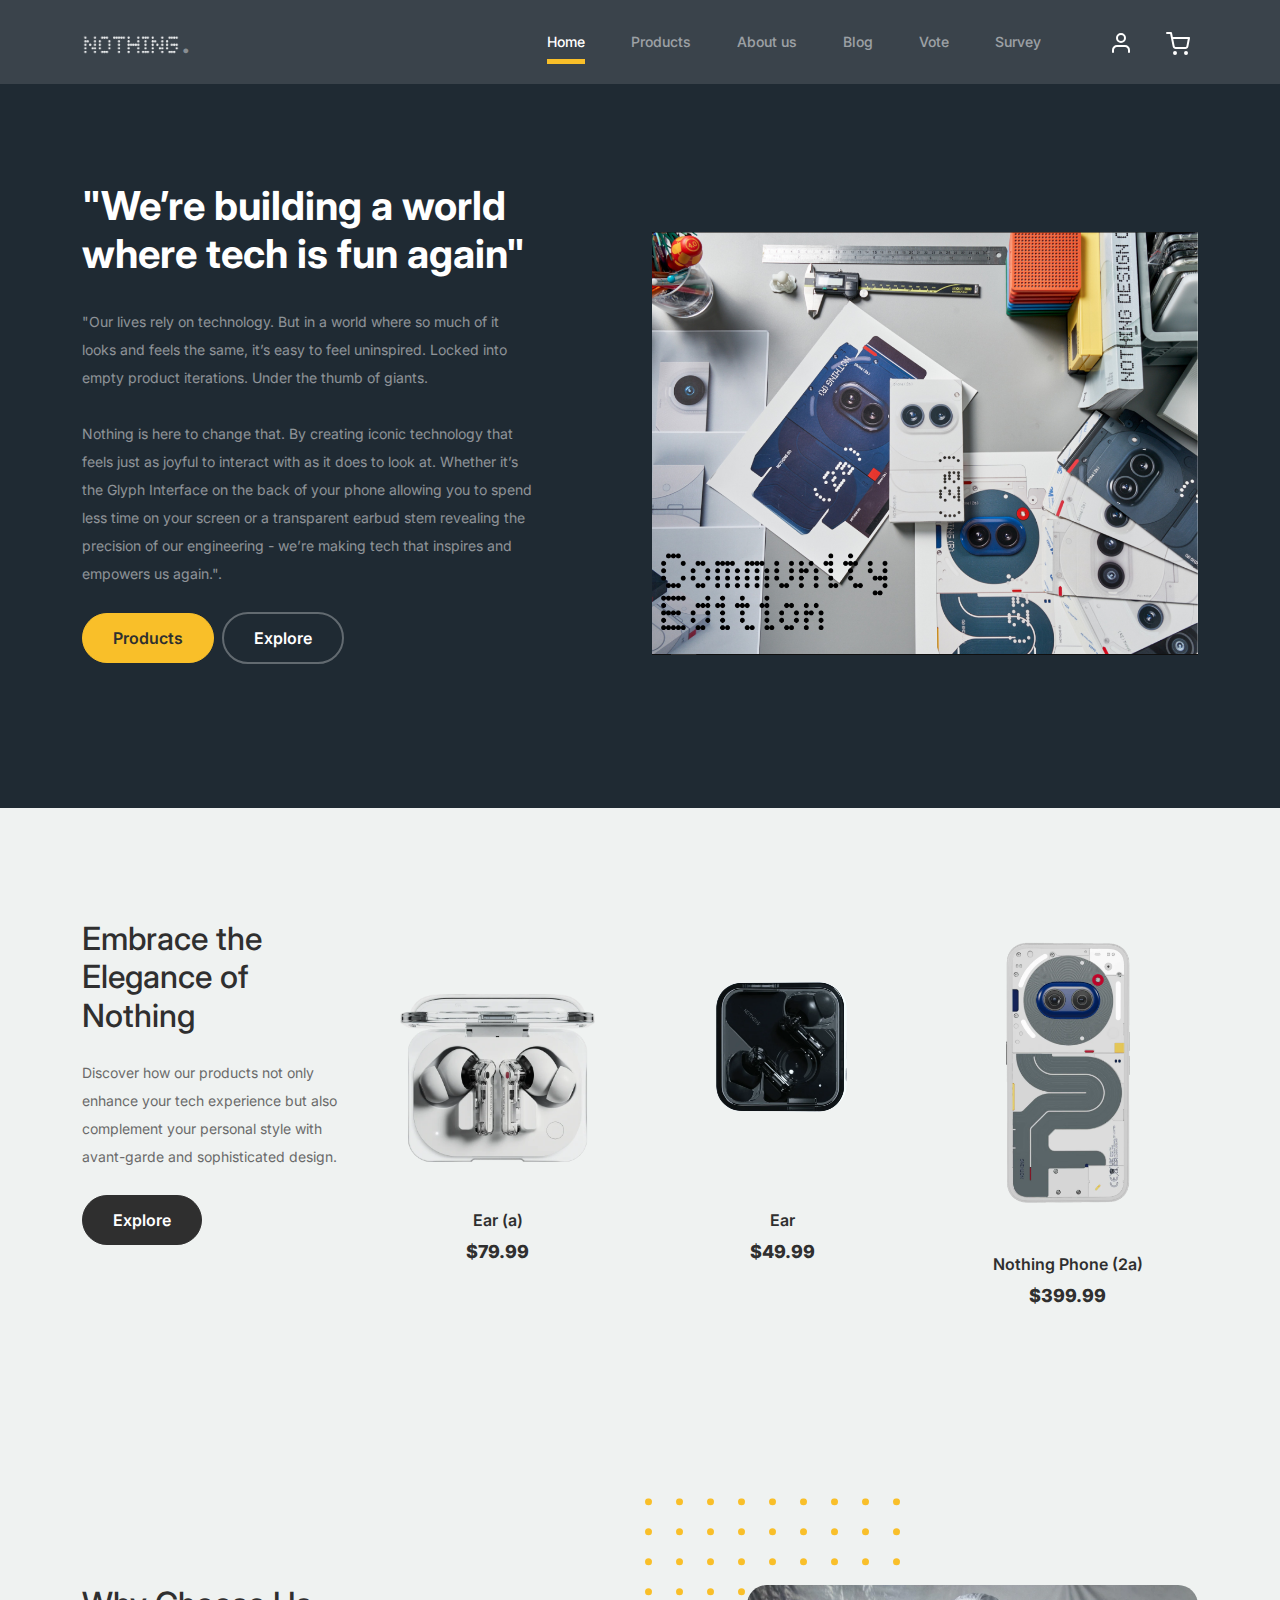
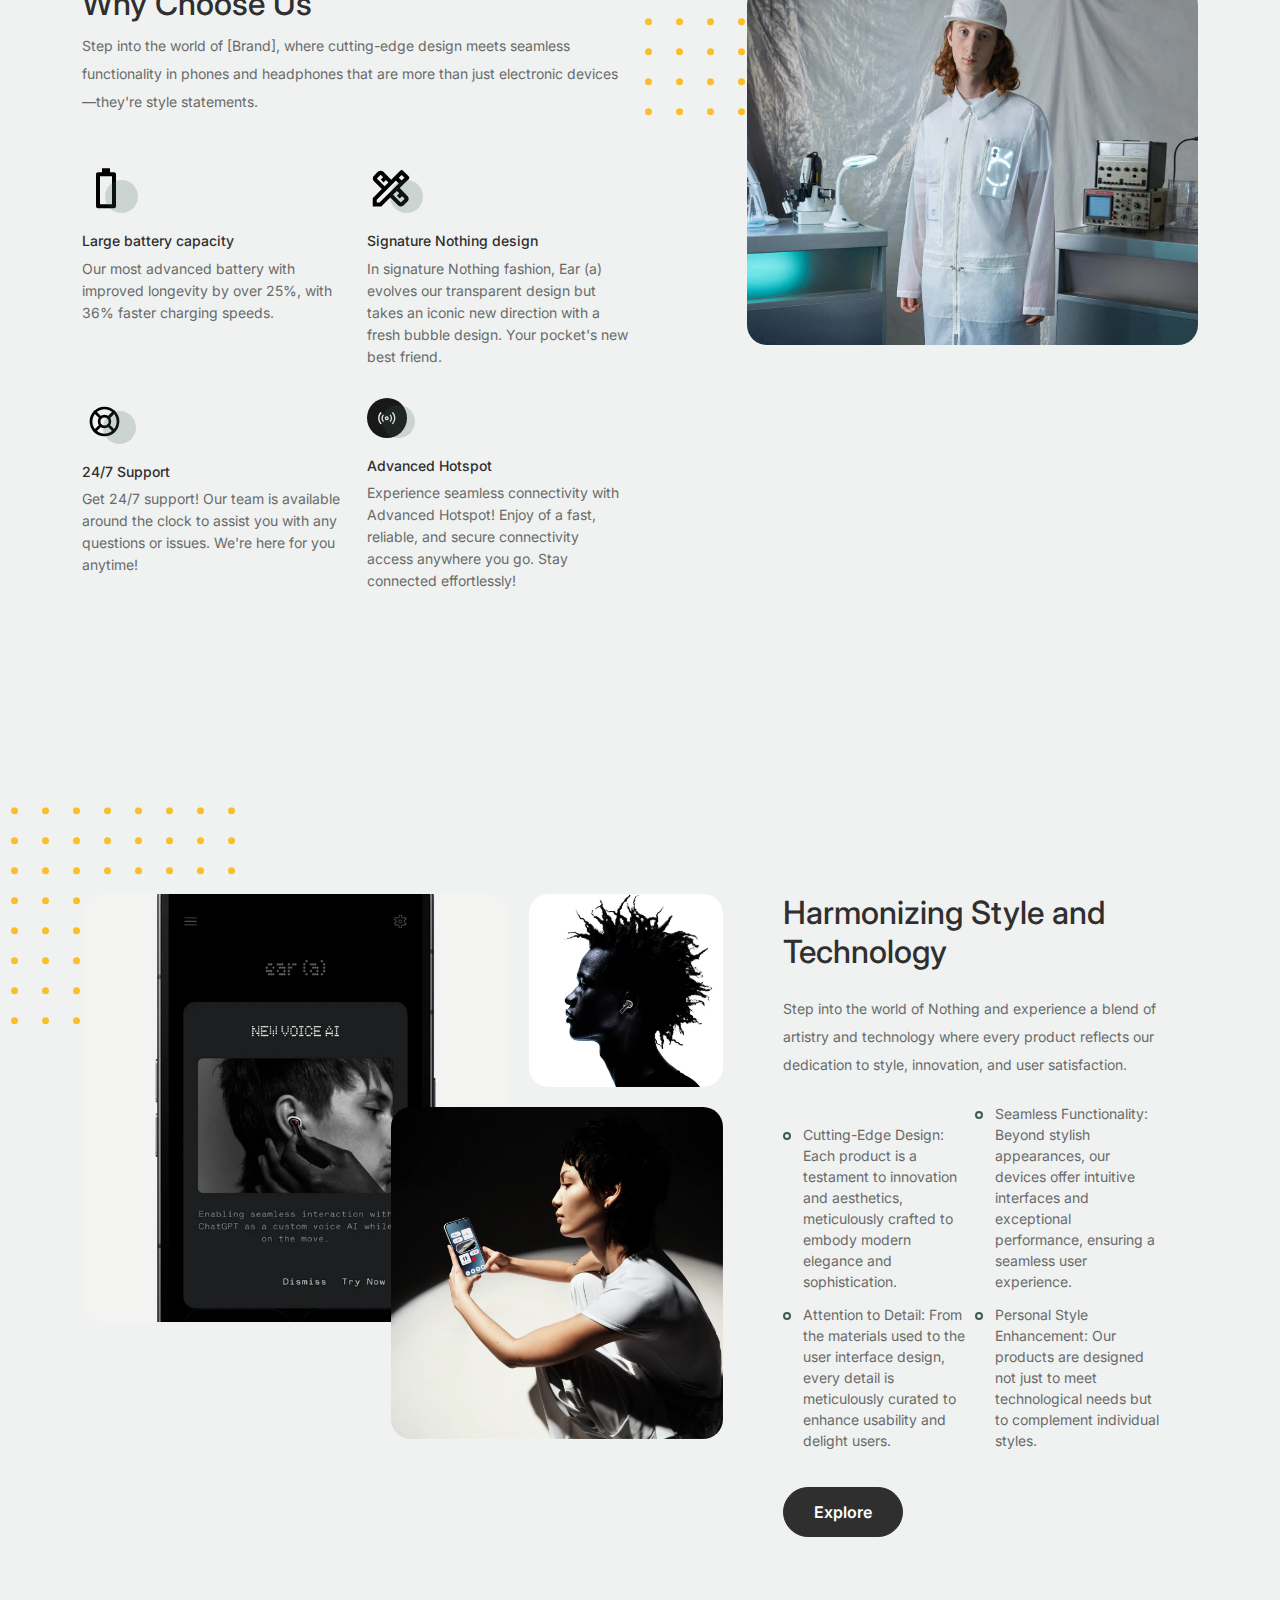
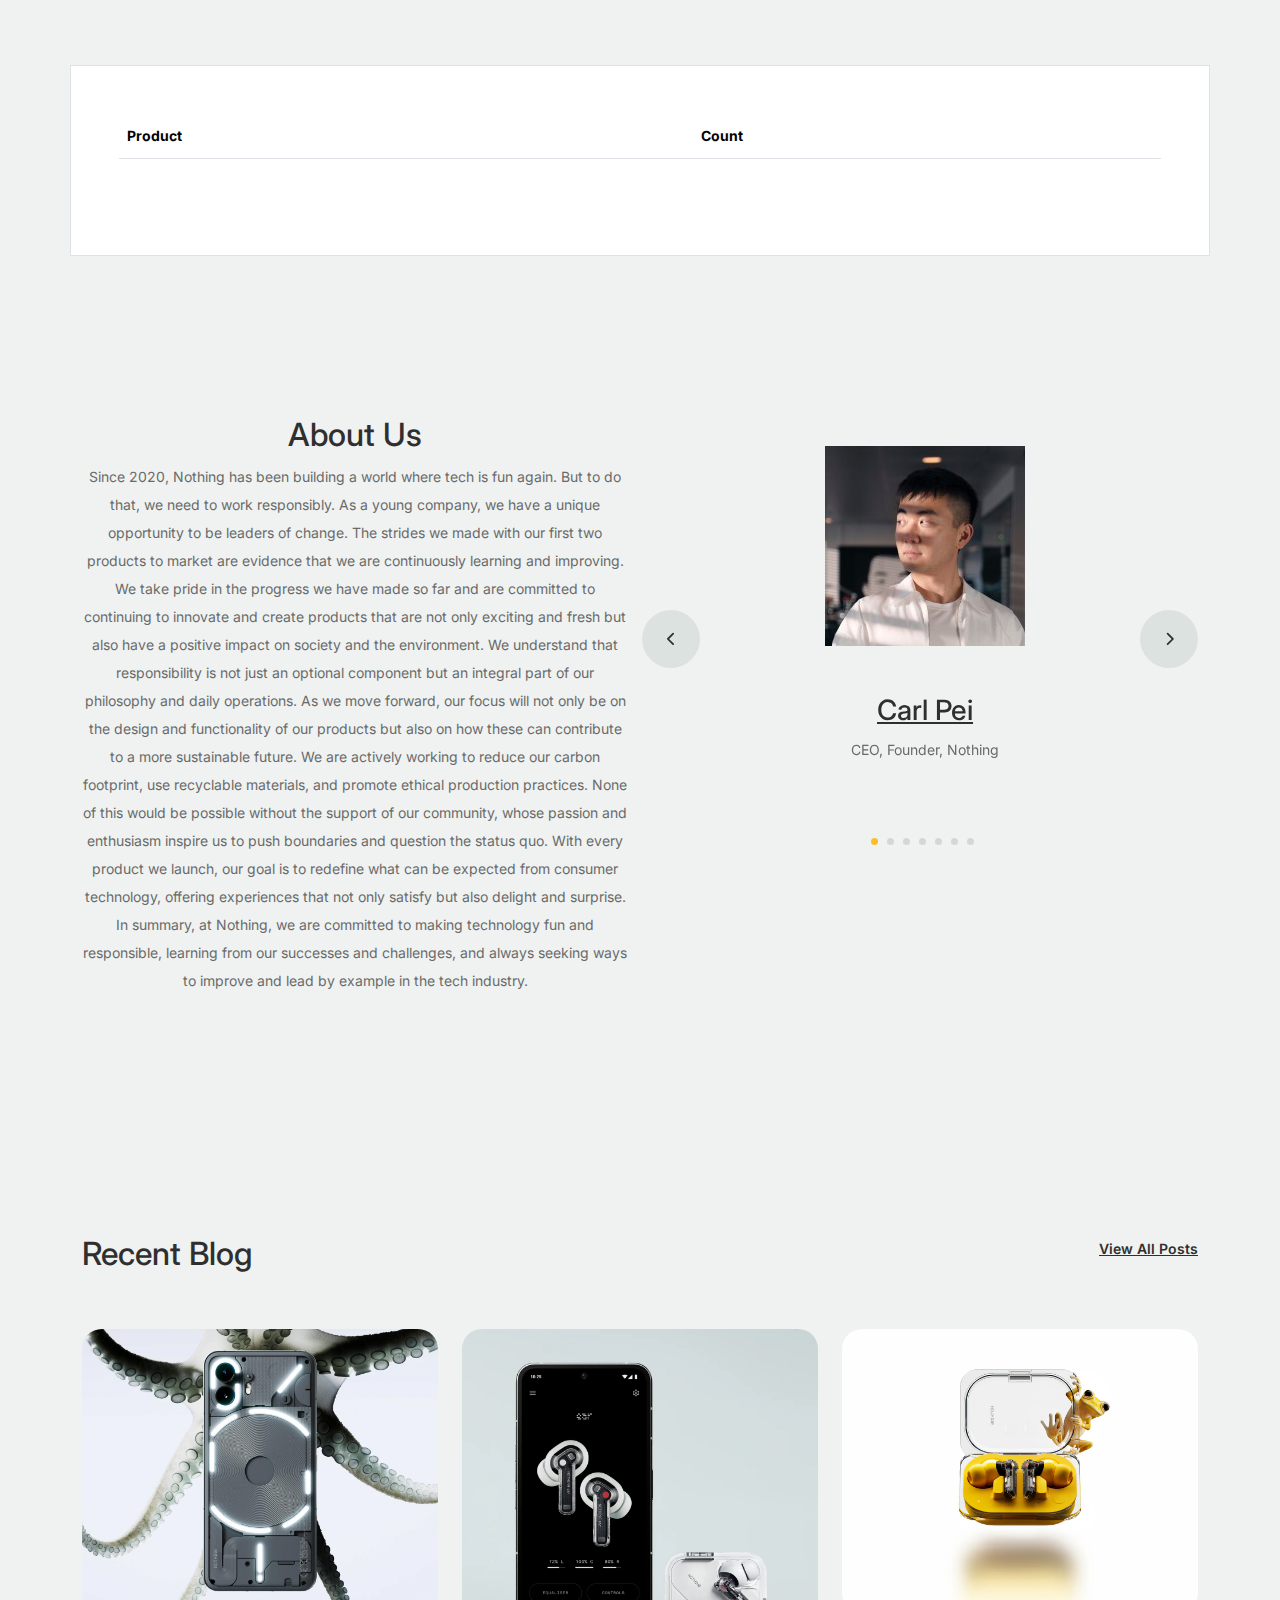
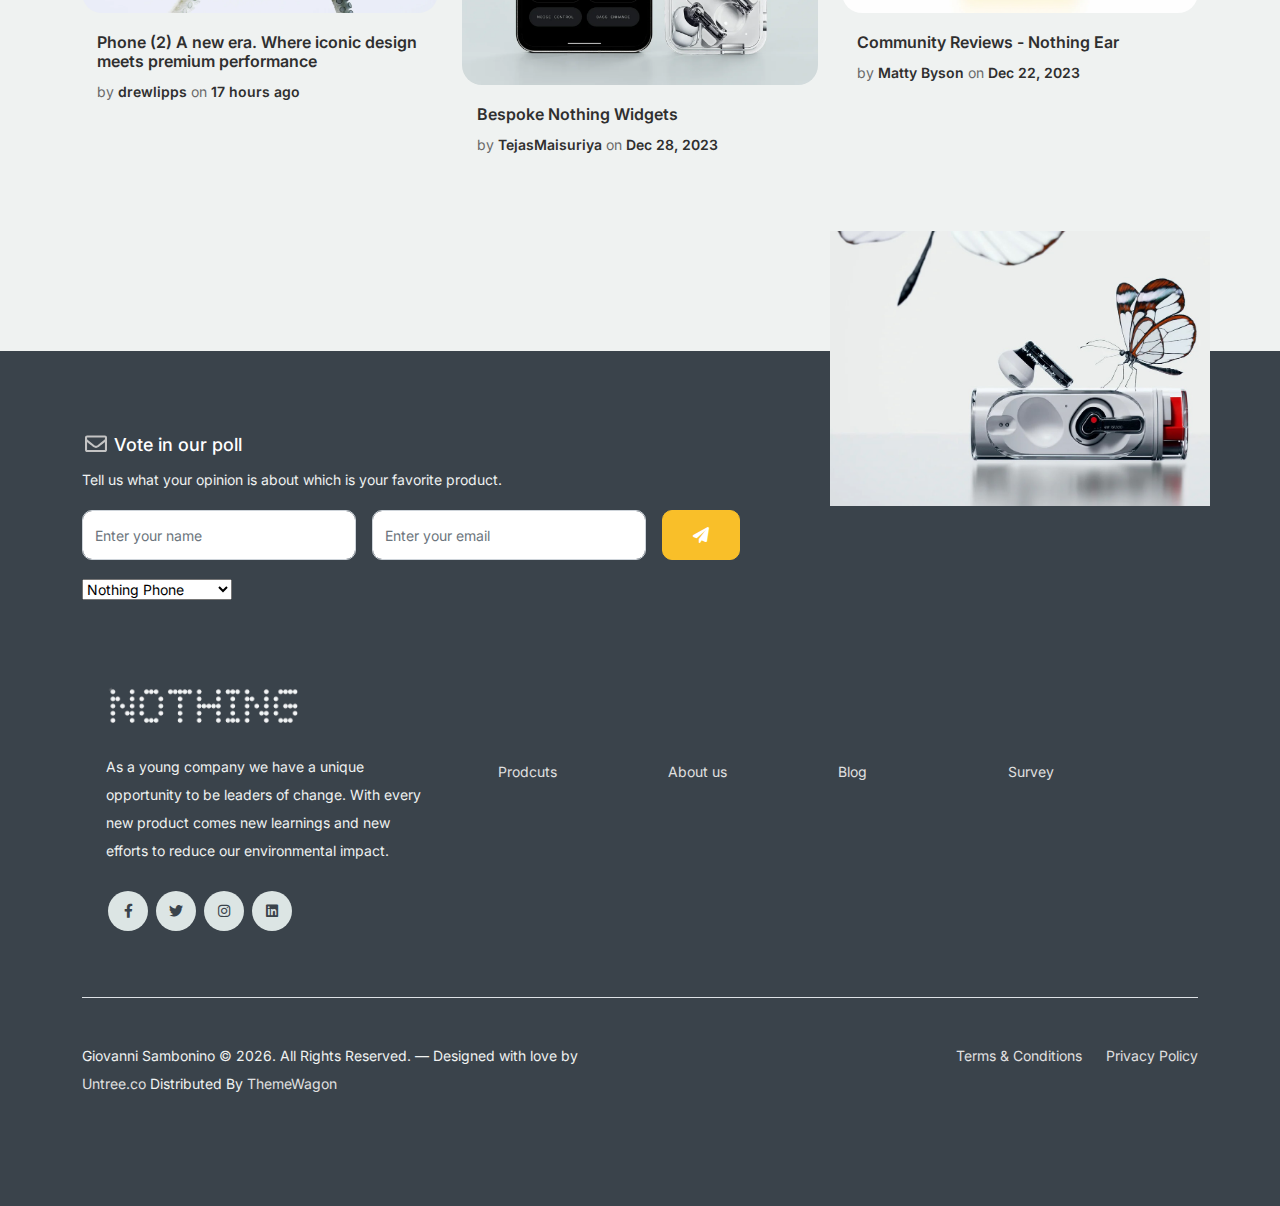
==== commit 81309252: "update data" ====
--- a/index.html
+++ b/index.html
@@ -148,7 +148,7 @@
 				<div class="col-12 col-md-4 col-lg-3 mb-5 mb-md-0">
 					<a class="product-item" href="cart.html">
 						<img src="images/Phone (2a).png" width="145px" class="img-fluid product-thumbnail">
-						<h3 class="product-title">Ergonomic Chair</h3>
+						<h3 class="product-title">Nothing Phone (2a)</h3>
 						<strong class="product-price">$399.99</strong>
 
 						<span class="icon-cross">
